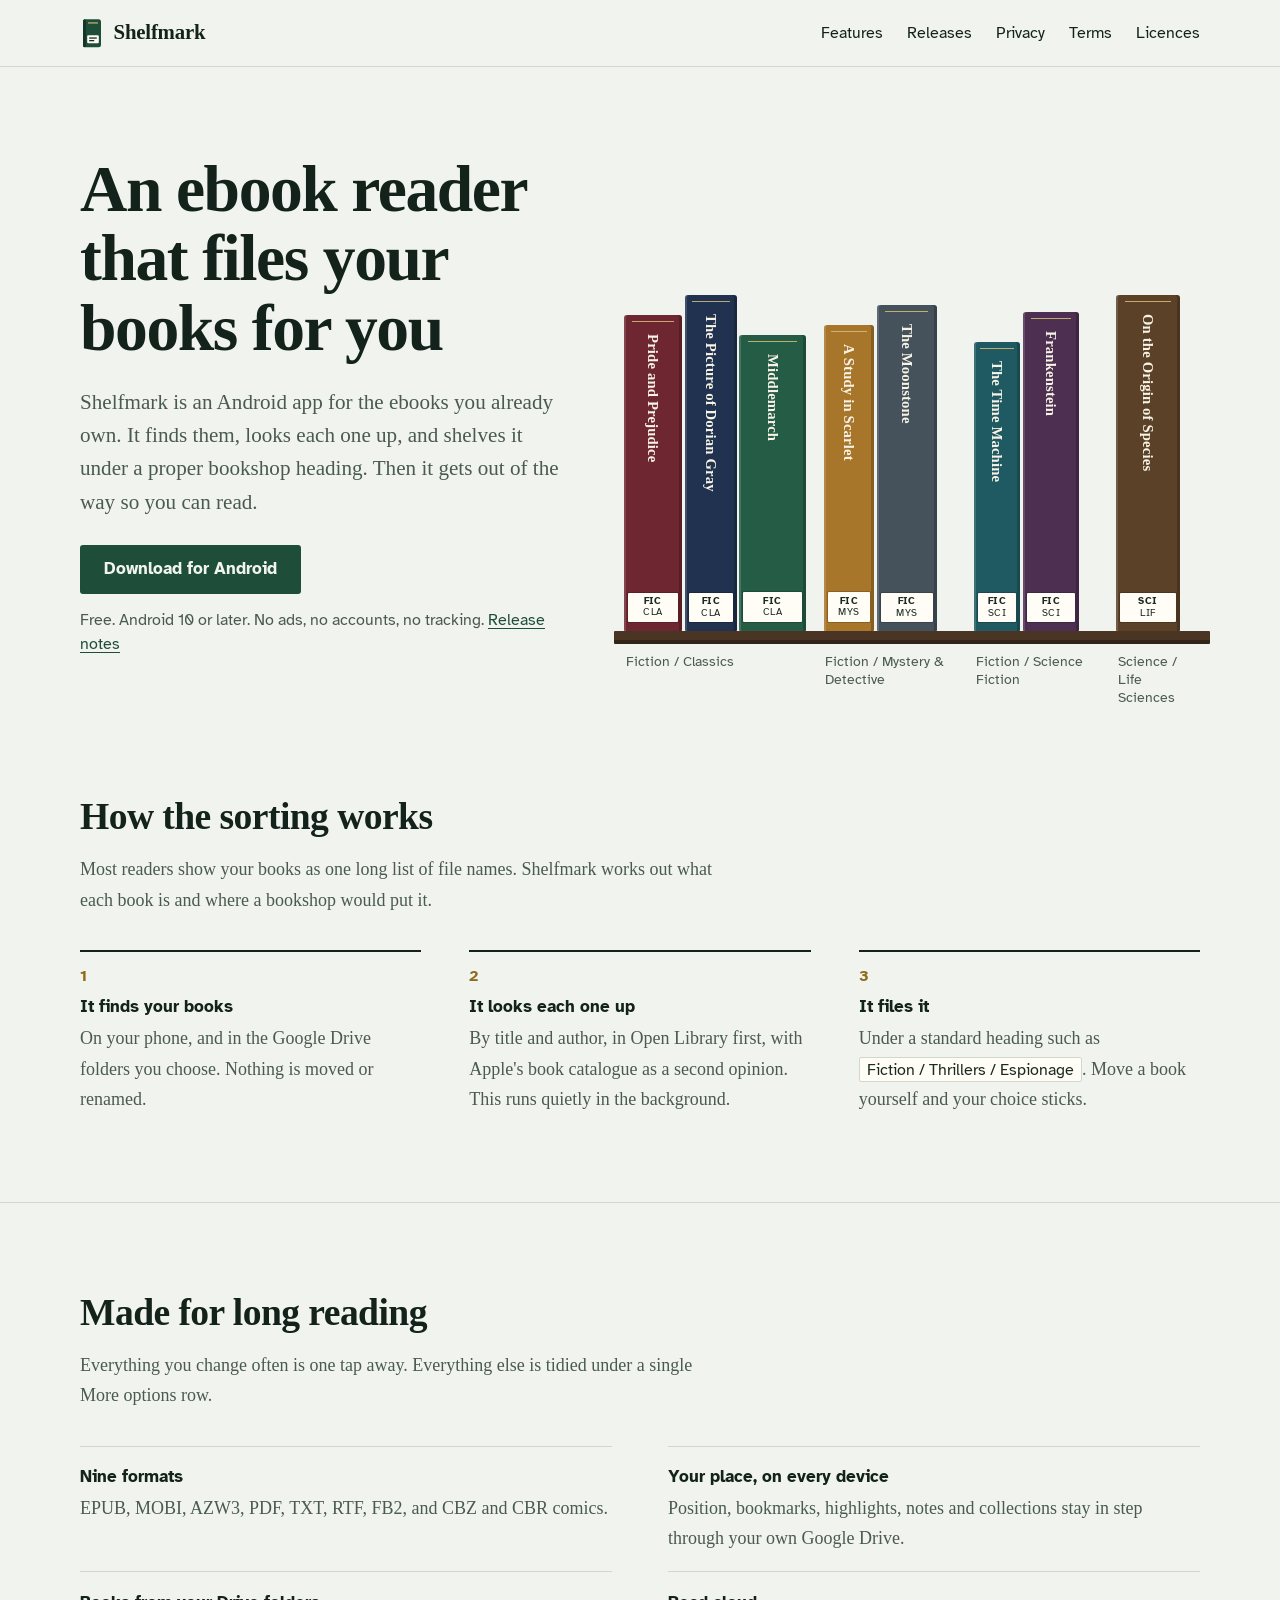
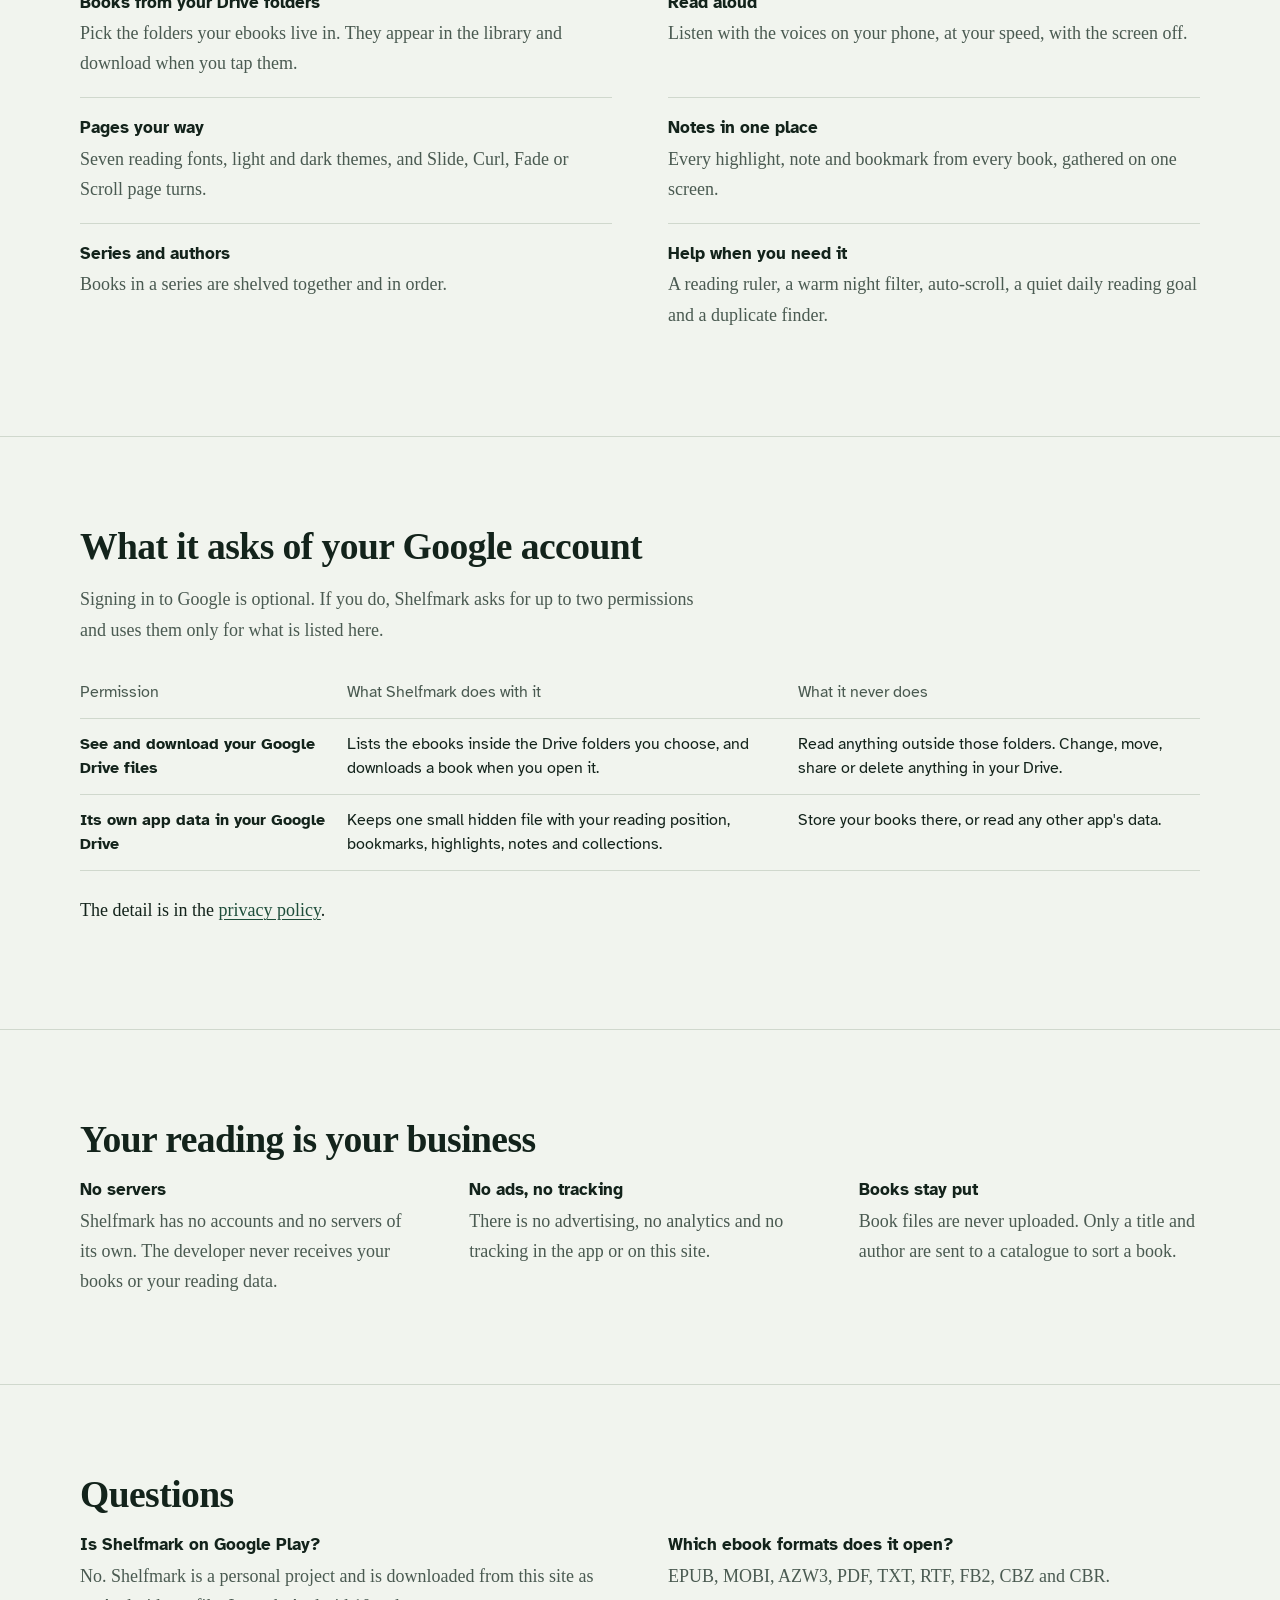
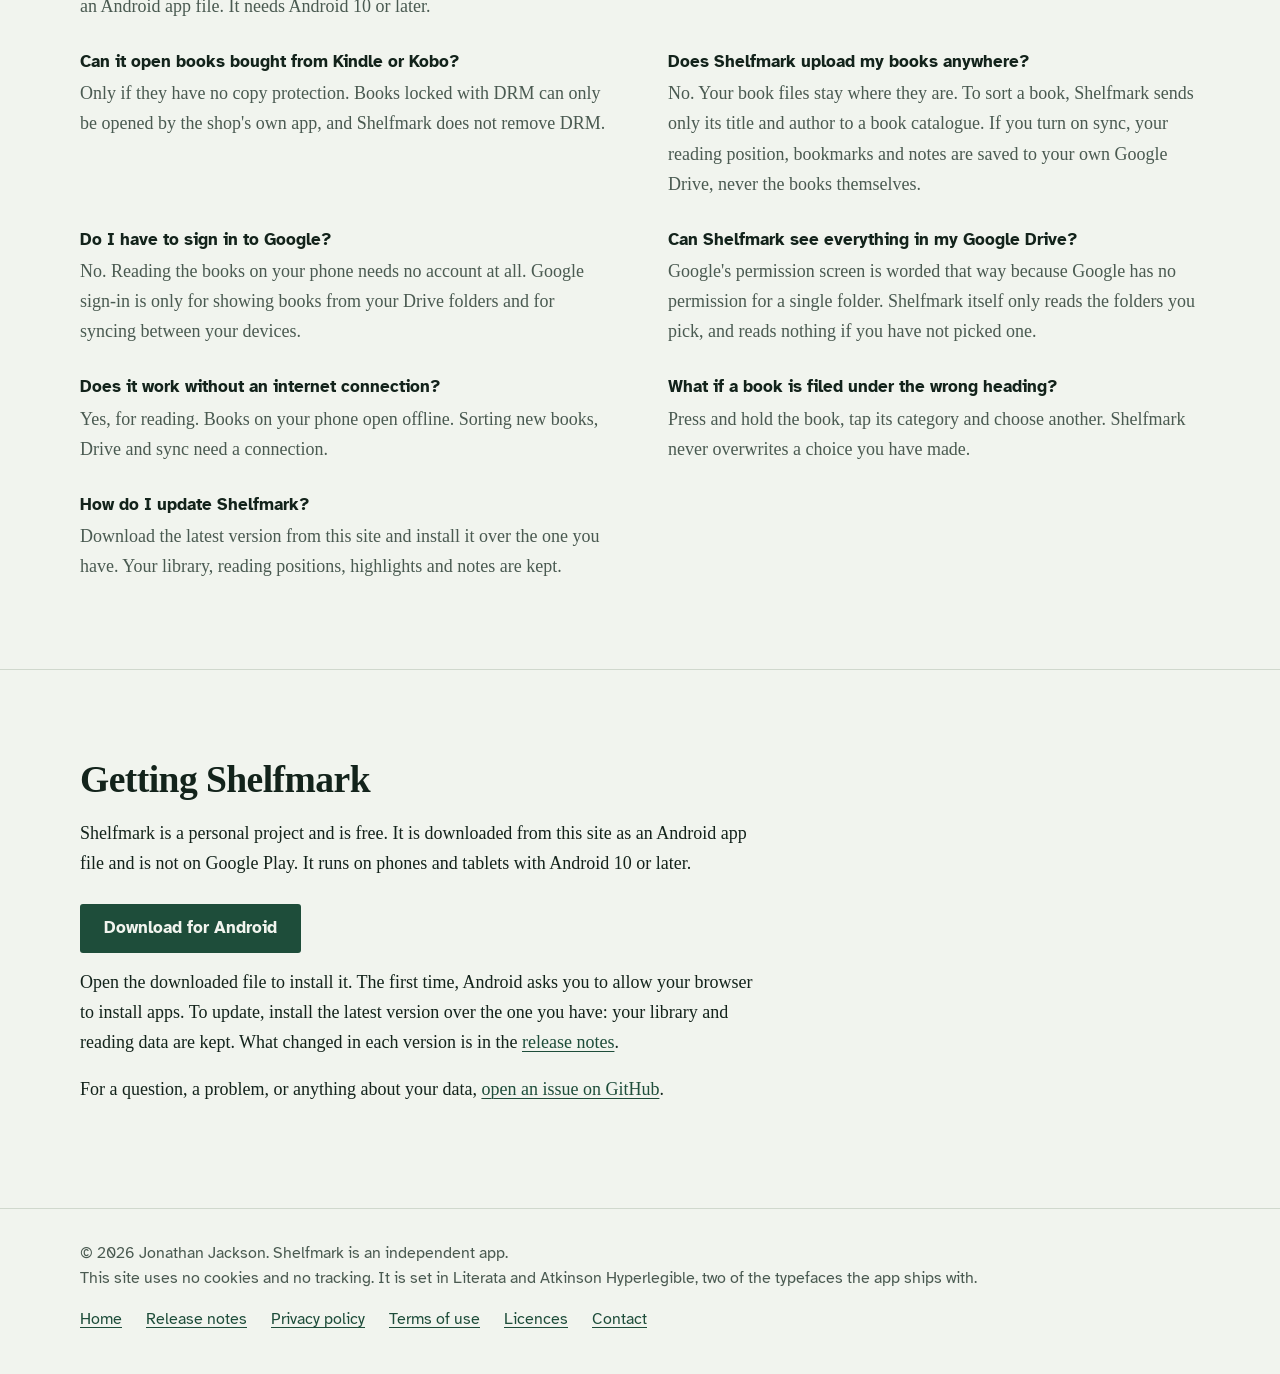
==== index.html @ c2c84495 "Add release notes and a download link for the latest version" ====
<!DOCTYPE html>
<html lang="en-GB">
<head>
<meta charset="utf-8">
<meta name="viewport" content="width=device-width, initial-scale=1">
<title>Shelfmark: the Android ebook reader that sorts your library</title>
<meta name="description" content="Shelfmark is an Android ebook reader that finds your books, files them under proper bookshop headings and keeps your place across devices. No ads, no accounts, no tracking.">
<meta name="author" content="Jonathan Jackson">
<link rel="canonical" href="https://customgpter.github.io/shelfmark/">
<meta name="theme-color" content="#f1f4ee" media="(prefers-color-scheme: light)">
<meta name="theme-color" content="#0d1411" media="(prefers-color-scheme: dark)">
<meta property="og:type" content="website">
<meta property="og:site_name" content="Shelfmark">
<meta property="og:title" content="Shelfmark: the Android ebook reader that sorts your library">
<meta property="og:description" content="Shelfmark is an Android ebook reader that finds your books, files them under proper bookshop headings and keeps your place across devices. No ads, no accounts, no tracking.">
<meta property="og:url" content="https://customgpter.github.io/shelfmark/">
<meta property="og:image" content="https://customgpter.github.io/shelfmark/assets/og.png">
<meta property="og:image:width" content="1200">
<meta property="og:image:height" content="630">
<meta property="og:image:alt" content="A shelf of book spines, each carrying a Shelfmark category label">
<meta property="og:locale" content="en_GB">
<meta name="twitter:card" content="summary_large_image">
<link rel="icon" href="assets/favicon.svg" type="image/svg+xml">
<link rel="apple-touch-icon" href="assets/apple-touch-icon.png">
<link rel="preload" href="assets/fonts/literata-latin-700-normal.woff2" as="font" type="font/woff2" crossorigin>
<link rel="preload" href="assets/fonts/literata-latin-400-normal.woff2" as="font" type="font/woff2" crossorigin>
<link rel="stylesheet" href="assets/site.css">
<script type="application/ld+json">{"@context":"https://schema.org","@type":"SoftwareApplication","name":"Shelfmark","url":"https://customgpter.github.io/shelfmark/","description":"Shelfmark is an Android ebook reader that finds your books, files them under standard bookshop headings and keeps your place across your devices.","applicationCategory":"ReferenceApplication","applicationSubCategory":"Ebook reader","operatingSystem":"Android 10 or later","softwareVersion":"1.20","downloadUrl":"https://github.com/CustomGPTer/shelfmark/releases/latest/download/Shelfmark.apk","releaseNotes":"https://customgpter.github.io/shelfmark/releases.html","offers":{"@type":"Offer","price":"0","priceCurrency":"GBP"},"inLanguage":"en-GB","image":"https://customgpter.github.io/shelfmark/assets/og.png","featureList":["Reads EPUB, MOBI, AZW3, PDF, TXT, RTF, FB2, CBZ and CBR","Sorts books into bookshop categories automatically","Google Drive folder library","Sync of reading position, bookmarks, highlights and notes","Read aloud","Themes, fonts and page-turn styles"],"author":{"@type":"Person","name":"Jonathan Jackson"}}</script>
<script type="application/ld+json">{"@context":"https://schema.org","@type":"WebSite","name":"Shelfmark","url":"https://customgpter.github.io/shelfmark/","inLanguage":"en-GB"}</script>
<script type="application/ld+json">{"@context":"https://schema.org","@type":"FAQPage","mainEntity":[{"@type":"Question","name":"Is Shelfmark on Google Play?","acceptedAnswer":{"@type":"Answer","text":"No. Shelfmark is a personal project and is downloaded from this site as an Android app file. It needs Android 10 or later."}},{"@type":"Question","name":"Which ebook formats does it open?","acceptedAnswer":{"@type":"Answer","text":"EPUB, MOBI, AZW3, PDF, TXT, RTF, FB2, CBZ and CBR."}},{"@type":"Question","name":"Can it open books bought from Kindle or Kobo?","acceptedAnswer":{"@type":"Answer","text":"Only if they have no copy protection. Books locked with DRM can only be opened by the shop's own app, and Shelfmark does not remove DRM."}},{"@type":"Question","name":"Does Shelfmark upload my books anywhere?","acceptedAnswer":{"@type":"Answer","text":"No. Your book files stay where they are. To sort a book, Shelfmark sends only its title and author to a book catalogue. If you turn on sync, your reading position, bookmarks and notes are saved to your own Google Drive, never the books themselves."}},{"@type":"Question","name":"Do I have to sign in to Google?","acceptedAnswer":{"@type":"Answer","text":"No. Reading the books on your phone needs no account at all. Google sign-in is only for showing books from your Drive folders and for syncing between your devices."}},{"@type":"Question","name":"Can Shelfmark see everything in my Google Drive?","acceptedAnswer":{"@type":"Answer","text":"Google's permission screen is worded that way because Google has no permission for a single folder. Shelfmark itself only reads the folders you pick, and reads nothing if you have not picked one."}},{"@type":"Question","name":"Does it work without an internet connection?","acceptedAnswer":{"@type":"Answer","text":"Yes, for reading. Books on your phone open offline. Sorting new books, Drive and sync need a connection."}},{"@type":"Question","name":"What if a book is filed under the wrong heading?","acceptedAnswer":{"@type":"Answer","text":"Press and hold the book, tap its category and choose another. Shelfmark never overwrites a choice you have made."}},{"@type":"Question","name":"How do I update Shelfmark?","acceptedAnswer":{"@type":"Answer","text":"Download the latest version from this site and install it over the one you have. Your library, reading positions, highlights and notes are kept."}}]}</script>
</head>
<body>
<a class="skip" href="#main">Skip to content</a>
<header class="masthead">
<div class="wrap">
<a class="brand" href="./" aria-label="Shelfmark home"><svg viewBox="0 0 24 30" aria-hidden="true"><rect x="3" y="1" width="18" height="28" rx="2.5" fill="#1e4d3a"/><rect x="3" y="1" width="3" height="28" rx="1.5" fill="#143629"/><rect x="8" y="4.2" width="10" height="1.1" fill="#d9bd76"/><rect x="7.2" y="17" width="11.6" height="8" rx="1" fill="#fffdf5"/><rect x="9.2" y="19.2" width="7.6" height="1.3" fill="#1b2a22"/><rect x="9.2" y="21.8" width="5" height="1.3" fill="#1b2a22"/></svg><span>Shelfmark</span></a>
<nav aria-label="Main"><ul><li><a href="./#features">Features</a></li><li><a href="releases.html">Releases</a></li><li><a href="privacy.html">Privacy</a></li><li><a href="terms.html">Terms</a></li><li><a href="licences.html">Licences</a></li></ul></nav>
</div>
</header>
<main id="main">
<div class="hero">
<div class="wrap hero-grid">
<div class="hero-copy">
<h1>An ebook reader that files your books for you</h1>
<p class="lede">Shelfmark is an Android app for the ebooks you already own. It finds them, looks each one up, and shelves it under a proper bookshop heading. Then it gets out of the way so you can read.</p>
<p class="get"><a class="button" href="https://github.com/CustomGPTer/shelfmark/releases/latest/download/Shelfmark.apk">Download for Android</a></p>
<p class="facts">Free. Android 10 or later. No ads, no accounts, no tracking. <a href="releases.html">Release notes</a></p>
</div>
<div class="shelf" role="img" aria-label="Books standing on a shelf, sorted into labelled sections such as Fiction, Classics and Fiction, Mystery and Detective. Each spine carries a small category label."><div class="books" style="grid-column:1"><div class="spine" style="--c:#6e2630;--t:94%;--w:3.0em;--i:0;--tilt:-5deg"><span class="t">Pride and Prejudice</span><span class="m">FIC<span>CLA</span></span></div><div class="spine" style="--c:#20324f;--t:100%;--w:2.7em;--i:1;--tilt:4deg"><span class="t">The Picture of Dorian Gray</span><span class="m">FIC<span>CLA</span></span></div><div class="spine" style="--c:#255c46;--t:88%;--w:3.5em;--i:2;--tilt:-3deg"><span class="t">Middlemarch</span><span class="m">FIC<span>CLA</span></span></div></div><div class="books" style="grid-column:2"><div class="spine" style="--c:#a8762a;--t:91%;--w:2.6em;--i:3;--tilt:5deg"><span class="t">A Study in Scarlet</span><span class="m">FIC<span>MYS</span></span></div><div class="spine" style="--c:#45525c;--t:97%;--w:3.1em;--i:4;--tilt:-4deg"><span class="t">The Moonstone</span><span class="m">FIC<span>MYS</span></span></div></div><div class="books" style="grid-column:3"><div class="spine" style="--c:#1f5a63;--t:86%;--w:2.4em;--i:5;--tilt:3deg"><span class="t">The Time Machine</span><span class="m">FIC<span>SCI</span></span></div><div class="spine" style="--c:#4d2f52;--t:95%;--w:2.9em;--i:6;--tilt:-6deg"><span class="t">Frankenstein</span><span class="m">FIC<span>SCI</span></span></div></div><div class="books last" style="grid-column:4"><div class="spine" style="--c:#5b4127;--t:100%;--w:3.3em;--i:7;--tilt:4deg"><span class="t">On the Origin of Species</span><span class="m">SCI<span>LIF</span></span></div></div><div class="board"></div><div class="bay-name" style="grid-column:1">Fiction / Classics</div><div class="bay-name" style="grid-column:2">Fiction / Mystery &amp; Detective</div><div class="bay-name" style="grid-column:3">Fiction / Science Fiction</div><div class="bay-name last" style="grid-column:4">Science / Life Sciences</div></div>
</div>
</div>

<section id="sorting" aria-labelledby="sorting-h">
<div class="wrap">
<h2 id="sorting-h">How the sorting works</h2>
<p class="intro">Most readers show your books as one long list of file names. Shelfmark works out what each book is and where a bookshop would put it.</p>
<ol class="steps">
<li><h3>It finds your books</h3><p>On your phone, and in the Google Drive folders you choose. Nothing is moved or renamed.</p></li>
<li><h3>It looks each one up</h3><p>By title and author, in Open Library first, with Apple's book catalogue as a second opinion. This runs quietly in the background.</p></li>
<li><h3>It files it</h3><p>Under a standard heading such as <span class="path">Fiction / Thrillers / Espionage</span>. Move a book yourself and your choice sticks.</p></li>
</ol>
</div>
</section>

<section id="features" aria-labelledby="features-h">
<div class="wrap">
<h2 id="features-h">Made for long reading</h2>
<p class="intro">Everything you change often is one tap away. Everything else is tidied under a single More options row.</p>
<dl class="features">
<div><dt>Nine formats</dt><dd>EPUB, MOBI, AZW3, PDF, TXT, RTF, FB2, and CBZ and CBR comics.</dd></div>
<div><dt>Your place, on every device</dt><dd>Position, bookmarks, highlights, notes and collections stay in step through your own Google Drive.</dd></div>
<div><dt>Books from your Drive folders</dt><dd>Pick the folders your ebooks live in. They appear in the library and download when you tap them.</dd></div>
<div><dt>Read aloud</dt><dd>Listen with the voices on your phone, at your speed, with the screen off.</dd></div>
<div><dt>Pages your way</dt><dd>Seven reading fonts, light and dark themes, and Slide, Curl, Fade or Scroll page turns.</dd></div>
<div><dt>Notes in one place</dt><dd>Every highlight, note and bookmark from every book, gathered on one screen.</dd></div>
<div><dt>Series and authors</dt><dd>Books in a series are shelved together and in order.</dd></div>
<div><dt>Help when you need it</dt><dd>A reading ruler, a warm night filter, auto-scroll, a quiet daily reading goal and a duplicate finder.</dd></div>
</dl>
</div>
</section>

<section id="google" aria-labelledby="google-h">
<div class="wrap">
<h2 id="google-h">What it asks of your Google account</h2>
<p class="intro">Signing in to Google is optional. If you do, Shelfmark asks for up to two permissions and uses them only for what is listed here.</p>
<div class="scroll">
<table>
<thead><tr><th scope="col">Permission</th><th scope="col">What Shelfmark does with it</th><th scope="col">What it never does</th></tr></thead>
<tbody>
<tr><th scope="row">See and download your Google Drive files</th><td>Lists the ebooks inside the Drive folders you choose, and downloads a book when you open it.</td><td>Read anything outside those folders. Change, move, share or delete anything in your Drive.</td></tr>
<tr><th scope="row">Its own app data in your Google Drive</th><td>Keeps one small hidden file with your reading position, bookmarks, highlights, notes and collections.</td><td>Store your books there, or read any other app's data.</td></tr>
</tbody>
</table>
</div>
<p class="after-table">The detail is in the <a href="privacy.html#google-user-data">privacy policy</a>.</p>
</div>
</section>

<section id="privacy" aria-labelledby="privacy-h">
<div class="wrap">
<h2 id="privacy-h">Your reading is your business</h2>
<ul class="plain">
<li><h3>No servers</h3><p>Shelfmark has no accounts and no servers of its own. The developer never receives your books or your reading data.</p></li>
<li><h3>No ads, no tracking</h3><p>There is no advertising, no analytics and no tracking in the app or on this site.</p></li>
<li><h3>Books stay put</h3><p>Book files are never uploaded. Only a title and author are sent to a catalogue to sort a book.</p></li>
</ul>
</div>
</section>

<section id="questions" aria-labelledby="questions-h">
<div class="wrap">
<h2 id="questions-h">Questions</h2>
<div class="faq">
<div><h3>Is Shelfmark on Google Play?</h3><p>No. Shelfmark is a personal project and is downloaded from this site as an Android app file. It needs Android 10 or later.</p></div><div><h3>Which ebook formats does it open?</h3><p>EPUB, MOBI, AZW3, PDF, TXT, RTF, FB2, CBZ and CBR.</p></div><div><h3>Can it open books bought from Kindle or Kobo?</h3><p>Only if they have no copy protection. Books locked with DRM can only be opened by the shop's own app, and Shelfmark does not remove DRM.</p></div><div><h3>Does Shelfmark upload my books anywhere?</h3><p>No. Your book files stay where they are. To sort a book, Shelfmark sends only its title and author to a book catalogue. If you turn on sync, your reading position, bookmarks and notes are saved to your own Google Drive, never the books themselves.</p></div><div><h3>Do I have to sign in to Google?</h3><p>No. Reading the books on your phone needs no account at all. Google sign-in is only for showing books from your Drive folders and for syncing between your devices.</p></div><div><h3>Can Shelfmark see everything in my Google Drive?</h3><p>Google's permission screen is worded that way because Google has no permission for a single folder. Shelfmark itself only reads the folders you pick, and reads nothing if you have not picked one.</p></div><div><h3>Does it work without an internet connection?</h3><p>Yes, for reading. Books on your phone open offline. Sorting new books, Drive and sync need a connection.</p></div><div><h3>What if a book is filed under the wrong heading?</h3><p>Press and hold the book, tap its category and choose another. Shelfmark never overwrites a choice you have made.</p></div><div><h3>How do I update Shelfmark?</h3><p>Download the latest version from this site and install it over the one you have. Your library, reading positions, highlights and notes are kept.</p></div>
</div>
</div>
</section>

<section id="get" aria-labelledby="get-h">
<div class="wrap"><div class="measure">
<h2 id="get-h">Getting Shelfmark</h2>
<p>Shelfmark is a personal project and is free. It is downloaded from this site as an Android app file and is not on Google Play. It runs on phones and tablets with Android 10 or later.</p>
<p class="get"><a class="button" href="https://github.com/CustomGPTer/shelfmark/releases/latest/download/Shelfmark.apk">Download for Android</a></p>
<p>Open the downloaded file to install it. The first time, Android asks you to allow your browser to install apps. To update, install the latest version over the one you have: your library and reading data are kept. What changed in each version is in the <a href="releases.html">release notes</a>.</p>
<p>For a question, a problem, or anything about your data, <a href="https://github.com/CustomGPTer/shelfmark/issues">open an issue on GitHub</a>.</p>
</div></div>
</section>
</main>
<footer class="colophon">
<div class="wrap">
<div>
<p>&copy; 2026 Jonathan Jackson. Shelfmark is an independent app.</p>
<p>This site uses no cookies and no tracking. It is set in Literata and Atkinson Hyperlegible, two of the typefaces the app ships with.</p>
</div>
<nav aria-label="Footer"><ul>
<li><a href="./">Home</a></li>
<li><a href="releases.html">Release notes</a></li>
<li><a href="privacy.html">Privacy policy</a></li>
<li><a href="terms.html">Terms of use</a></li>
<li><a href="licences.html">Licences</a></li>
<li><a href="https://github.com/CustomGPTer/shelfmark/issues">Contact</a></li>
</ul></nav>
</div>
</footer>
</body>
</html>
---- assets/site.css ----
@font-face{font-family:"Literata";src:url("fonts/literata-latin-400-normal.woff2") format("woff2");font-weight:400;font-style:normal;font-display:swap}
@font-face{font-family:"Literata";src:url("fonts/literata-latin-400-italic.woff2") format("woff2");font-weight:400;font-style:italic;font-display:swap}
@font-face{font-family:"Literata";src:url("fonts/literata-latin-700-normal.woff2") format("woff2");font-weight:700;font-style:normal;font-display:swap}
@font-face{font-family:"Atkinson Hyperlegible";src:url("fonts/atkinson-hyperlegible-latin-400-normal.woff2") format("woff2");font-weight:400;font-style:normal;font-display:swap}
@font-face{font-family:"Atkinson Hyperlegible";src:url("fonts/atkinson-hyperlegible-latin-700-normal.woff2") format("woff2");font-weight:700;font-style:normal;font-display:swap}

:root{
  --paper:#f1f4ee; --sheet:#fbfcf9; --ink:#13231b; --soft:#4a5a51; --rule:#d0d8cd;
  --green:#1e4d3a; --brass:#8f6b1c; --label:#fffdf5; --label-ink:#1b2a22; --board:#4a3524; --board-edge:#33241a;
  --serif:"Literata",Georgia,"Times New Roman",serif;
  --sans:"Atkinson Hyperlegible",system-ui,-apple-system,"Segoe UI",Roboto,sans-serif;
  color-scheme:light dark;
}
@media (prefers-color-scheme:dark){
  :root{--paper:#0d1411; --sheet:#141d18; --ink:#e8eee6; --soft:#a0ada4; --rule:#27332c;
    --green:#8acbab; --brass:#d7b05a; --label:#f3eedd; --board:#2a1e14; --board-edge:#1b130c}
}

*,*::before,*::after{box-sizing:border-box}
html{-webkit-text-size-adjust:100%;scroll-behavior:smooth}
@media (prefers-reduced-motion:reduce){html{scroll-behavior:auto}}
body{margin:0;background:var(--paper);color:var(--ink);font:400 1.125rem/1.68 var(--serif);text-rendering:optimizeLegibility}
img,svg{max-width:100%;display:block}
a{color:var(--green);text-decoration-thickness:.06em;text-underline-offset:.18em}
a:hover{text-decoration-thickness:.12em}
:focus-visible{outline:3px solid var(--brass);outline-offset:3px;border-radius:2px}
code{font:.9em/1 ui-monospace,SFMono-Regular,Menlo,Consolas,monospace;overflow-wrap:anywhere}
.skip{position:absolute;left:-999px;top:0;background:var(--ink);color:var(--paper);padding:.6rem 1rem;z-index:10}
.skip:focus{left:.5rem;top:.5rem}

.wrap{width:min(70rem,100% - 2.5rem);margin-inline:auto}
.measure{max-width:43rem}

/* ---------- masthead */
.masthead{border-bottom:1px solid var(--rule)}
.masthead .wrap{display:flex;flex-wrap:wrap;align-items:center;justify-content:space-between;gap:.5rem 2rem;padding-block:1rem}
.brand{display:inline-flex;align-items:center;gap:.6rem;font:700 1.3rem/1 var(--serif);color:var(--ink);text-decoration:none;letter-spacing:-.01em}
.brand svg{width:1.5rem;height:1.9rem;flex:none}
.masthead nav ul{display:flex;flex-wrap:wrap;gap:.25rem 1.5rem;list-style:none;margin:0;padding:0;font:400 1rem/1.4 var(--sans)}
.masthead nav a{color:var(--ink);text-decoration:none;padding-block:.35rem;display:inline-block}
.masthead nav a:hover,.masthead nav a[aria-current="page"]{text-decoration:underline;text-decoration-color:var(--brass);text-decoration-thickness:.14em;text-underline-offset:.4em}

/* ---------- hero */
.hero{padding-block:clamp(2.5rem,7vw,5.5rem) 0}
.hero-grid{display:grid;gap:clamp(2rem,5vw,4rem);align-items:end}
@media (min-width:60rem){.hero-grid{grid-template-columns:minmax(0,5fr) minmax(0,6fr)}}
.hero-copy{padding-bottom:clamp(1rem,4vw,3.5rem)}
h1{font:700 clamp(2.5rem,6.2vw,4.1rem)/1.06 var(--serif);letter-spacing:-.022em;margin:0 0 1.4rem;text-wrap:balance}
.lede{font-size:clamp(1.15rem,2.1vw,1.32rem);line-height:1.58;color:var(--soft);margin:0 0 1.4rem;max-width:33rem}
.facts{font:400 1rem/1.5 var(--sans);color:var(--soft);margin:0}

/* the shelf: the one place the page shows off */
.shelf{--h:clamp(13rem,34vw,21rem);font-size:clamp(.8rem,1.5vw,1.2rem);display:grid;grid-template-columns:repeat(4,auto);justify-content:space-between;align-items:end;column-gap:.9em}
.books{grid-row:1;display:flex;align-items:flex-end;gap:3px;height:var(--h)}
.spine{position:relative;flex:none;width:var(--w,2.7em);height:var(--t,90%);background:var(--c);color:#f7f3e6;border-radius:3px 3px 1px 1px;
  box-shadow:inset 2px 0 0 rgba(255,255,255,.14),inset -3px 0 0 rgba(0,0,0,.2);
  display:flex;flex-direction:column;align-items:center;justify-content:space-between;padding:.7rem 0 .55rem;overflow:hidden}
.spine::before{content:"";position:absolute;left:14%;right:14%;top:.38rem;border-top:1px solid var(--foil,#d9bd76);opacity:.85}
.spine .t{writing-mode:vertical-rl;font:700 clamp(.72rem,1.25vw,.92rem)/1.1 var(--serif);letter-spacing:.01em;white-space:nowrap;max-height:calc(100% - 3.4rem);overflow:hidden;margin-top:.5rem}
.spine .m{background:var(--label);color:var(--label-ink);font:700 .62rem/1.15 var(--sans);letter-spacing:.04em;text-align:center;width:calc(100% - 8px);padding:.22rem 0 .2rem;border-radius:1px;box-shadow:0 0 0 1px rgba(0,0,0,.18)}
.spine .m span{display:block;font-weight:400}
.board{grid-row:2;grid-column:1/-1;height:.8rem;background:var(--board);border-bottom:.3rem solid var(--board-edge);border-radius:1px;margin-inline:-.6rem}
.bay-name{grid-row:3;align-self:start;font:400 .86rem/1.3 var(--sans);color:var(--soft);padding:.6rem .1rem 0;min-height:3rem;max-width:9.5rem}
@media (max-width:40rem){.shelf{grid-template-columns:repeat(3,auto)}.shelf .last{display:none}}
@media (prefers-reduced-motion:no-preference){
  .spine{animation:shelve .75s cubic-bezier(.2,.8,.25,1) both;animation-delay:calc(var(--i) * 85ms + 150ms);transform-origin:50% 100%}
  .bay-name{animation:appear .6s ease-out both;animation-delay:1.15s}
  @keyframes shelve{from{opacity:0;transform:translateY(-1.6rem) rotate(var(--tilt,4deg))}60%{opacity:1}to{opacity:1;transform:none}}
  @keyframes appear{from{opacity:0}to{opacity:1}}
}

/* ---------- sections */
section{padding-block:clamp(3rem,7vw,5.5rem)}
section + section{border-top:1px solid var(--rule)}
h2{font:700 clamp(1.7rem,3.4vw,2.35rem)/1.15 var(--serif);letter-spacing:-.015em;margin:0 0 1rem;text-wrap:balance}
h3{font:700 1.08rem/1.35 var(--sans);margin:0 0 .3rem}
p{margin:0 0 1rem}
.intro{color:var(--soft);max-width:40rem;margin-bottom:2.2rem}

.steps{list-style:none;counter-reset:s;margin:0;padding:0;display:grid;gap:2rem 3rem}
@media (min-width:52rem){.steps{grid-template-columns:repeat(3,minmax(0,1fr))}}
.steps li{counter-increment:s;border-top:2px solid var(--ink);padding-top:1rem}
.steps li::before{content:counter(s);font:700 1rem/1 var(--sans);color:var(--brass);display:block;margin-bottom:.7rem}
.steps p{margin:0;color:var(--soft)}
.path{font:400 1rem/1.5 var(--sans);background:var(--label);color:var(--label-ink);border:1px solid var(--rule);border-radius:2px;padding:.1rem .45rem;white-space:nowrap}

.features{display:grid;gap:0 3.5rem;margin:0}
@media (min-width:46rem){.features{grid-template-columns:repeat(2,minmax(0,1fr))}}
.features div{padding:1.15rem 0;border-top:1px solid var(--rule)}
.features dt{font:700 1.08rem/1.35 var(--sans)}
.features dd{margin:.25rem 0 0;color:var(--soft)}

.scroll{overflow-x:auto}
table{width:100%;border-collapse:collapse;font:400 1rem/1.5 var(--sans)}
th,td{text-align:left;vertical-align:top;padding:.85rem 1.2rem .85rem 0;border-top:1px solid var(--rule)}
thead th{border-top:0;color:var(--soft);font-weight:400;padding-top:0}
tbody th{font-weight:700;min-width:11rem}
tr:last-child>*{border-bottom:1px solid var(--rule)}

.plain{list-style:none;margin:0;padding:0;display:grid;gap:1.6rem 3rem}
@media (min-width:52rem){.plain{grid-template-columns:repeat(3,minmax(0,1fr))}}
.plain p{color:var(--soft);margin:0}

.faq{display:grid;gap:1.8rem 3.5rem}
@media (min-width:52rem){.faq{grid-template-columns:repeat(2,minmax(0,1fr))}}
.faq p{color:var(--soft);margin:0}

/* ---------- document pages */
.doc{padding-block:clamp(2.5rem,6vw,4.5rem) clamp(3rem,7vw,5rem)}
.doc h1{font-size:clamp(2.2rem,5vw,3.2rem)}
.doc .lede{max-width:none}
.doc h2{font-size:1.5rem;margin-top:2.8rem;scroll-margin-top:1.5rem}
.doc h3{margin-top:1.6rem}
.doc ul{padding-left:1.25rem;margin:0 0 1rem}
.doc li{margin:.4rem 0}
.contents{font:400 1rem/1.5 var(--sans);border-block:1px solid var(--rule);padding-block:1rem;margin-block:2rem}
.contents ul{list-style:none;margin:.4rem 0 0;padding:0;columns:2 14rem;column-gap:2rem}
.contents li{margin:.2rem 0;break-inside:avoid}
.note{border-left:3px solid var(--brass);padding:.2rem 0 .2rem 1.1rem;color:var(--soft)}

/* ---------- download and release notes */
.button{display:inline-block;background:var(--green);color:var(--paper);font:700 1.05rem/1.2 var(--sans);text-decoration:none;padding:.9rem 1.5rem;border-radius:3px}
.button:hover{text-decoration:underline;text-decoration-thickness:.1em;text-underline-offset:.22em}
.get{margin:1.6rem 0 .9rem}
.get .facts{margin-top:.9rem}
.sum{font-size:.95rem;overflow-wrap:anywhere}
.release{border-top:1px solid var(--rule);margin-top:2.4rem;padding-top:1.9rem;scroll-margin-top:1rem}
.doc .release h2{margin-top:0}
.contents + .release{border-top:0;margin-top:0;padding-top:.4rem}
.ver{display:block;font:700 .86rem/1 var(--sans);letter-spacing:.09em;text-transform:uppercase;color:var(--brass);margin-bottom:.6rem}
.when{font:400 .98rem/1.5 var(--sans);color:var(--soft);margin:-.35rem 0 .2rem}
.tag{display:inline-block;background:var(--label);color:var(--label-ink);border:1px solid var(--rule);border-radius:2px;font-weight:700;font-size:.78rem;letter-spacing:.06em;text-transform:uppercase;padding:.05rem .45rem;margin-right:.6rem}
.doc .release h3{font:700 .8rem/1.3 var(--sans);letter-spacing:.09em;text-transform:uppercase;color:var(--soft);margin:1.25rem 0 .2rem}
.release ul{margin-bottom:0}

/* ---------- colophon */
.colophon{border-top:1px solid var(--rule);font:400 .98rem/1.6 var(--sans);color:var(--soft)}
.colophon .wrap{display:flex;flex-wrap:wrap;justify-content:space-between;gap:1rem 3rem;padding-block:2rem 2.6rem}
.colophon ul{display:flex;flex-wrap:wrap;gap:.3rem 1.5rem;list-style:none;margin:0;padding:0}
.colophon p{margin:0}
.after-table{margin-top:1.5rem}
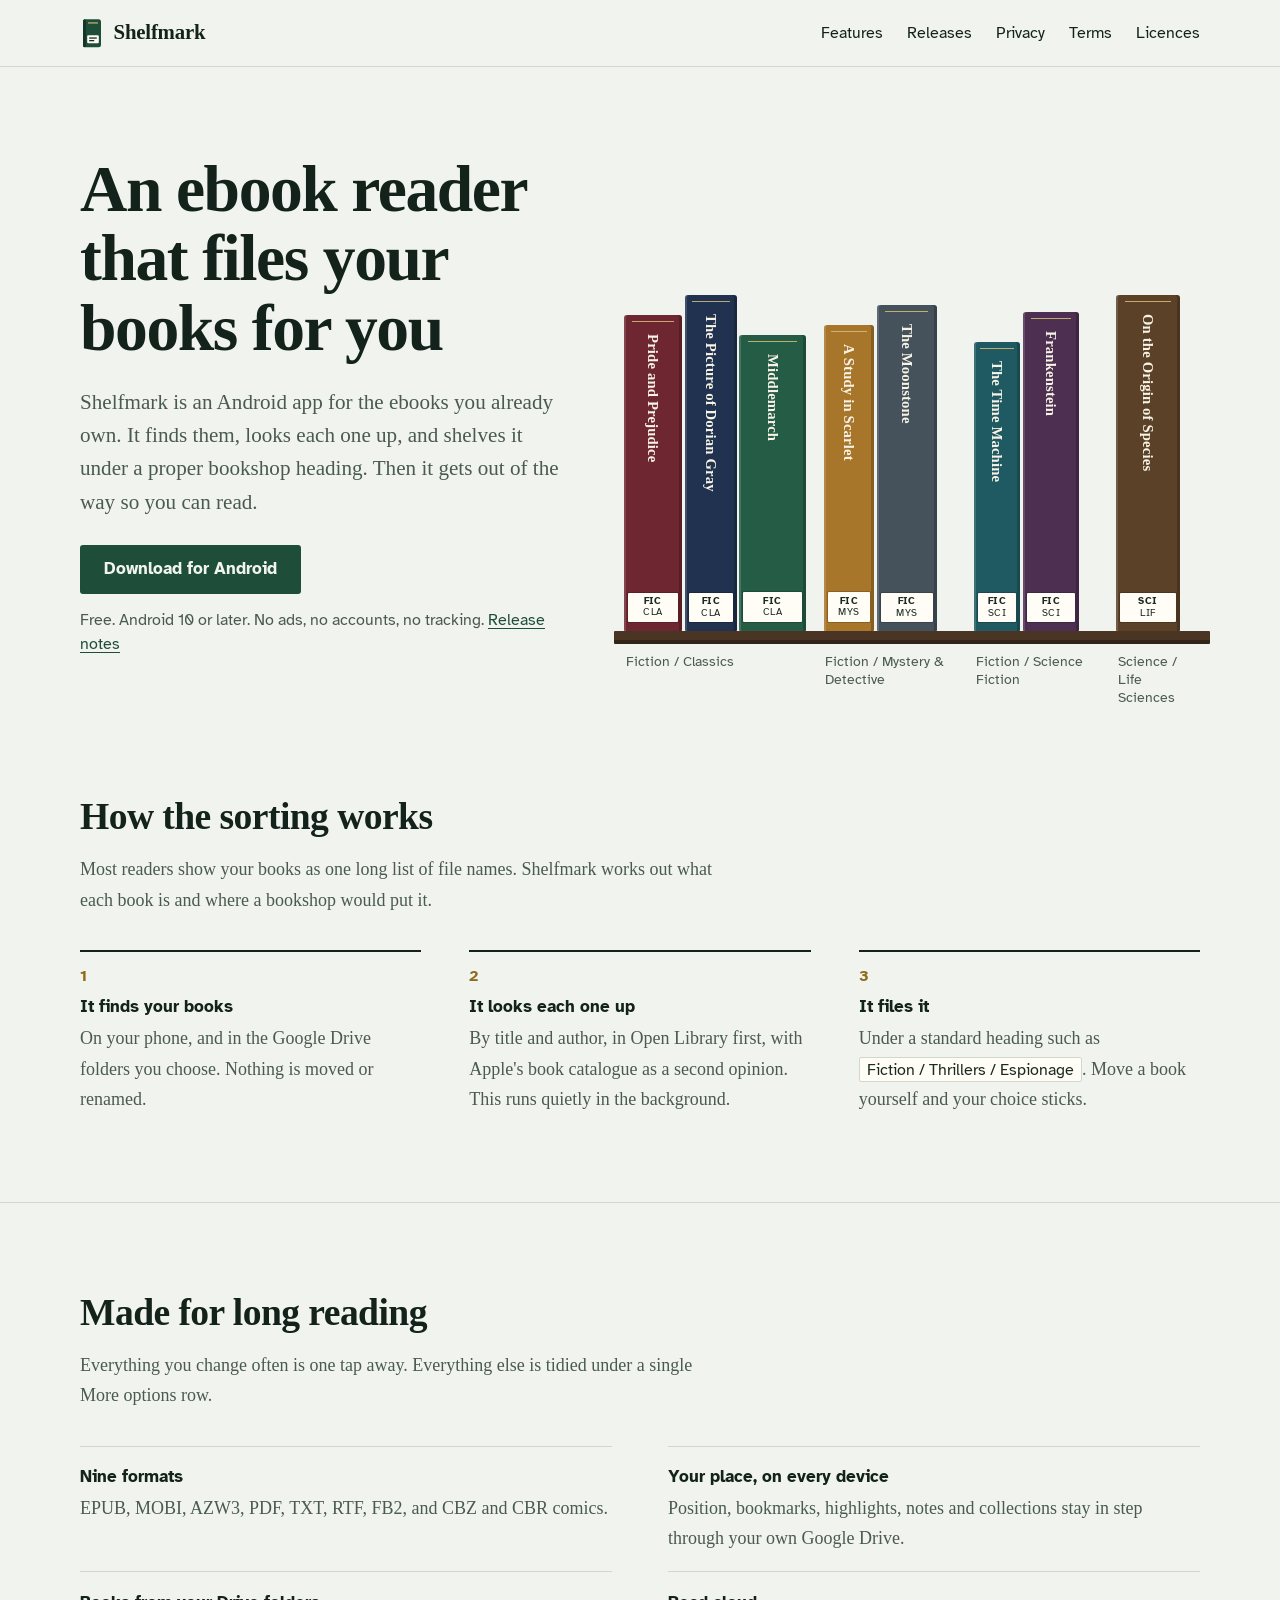
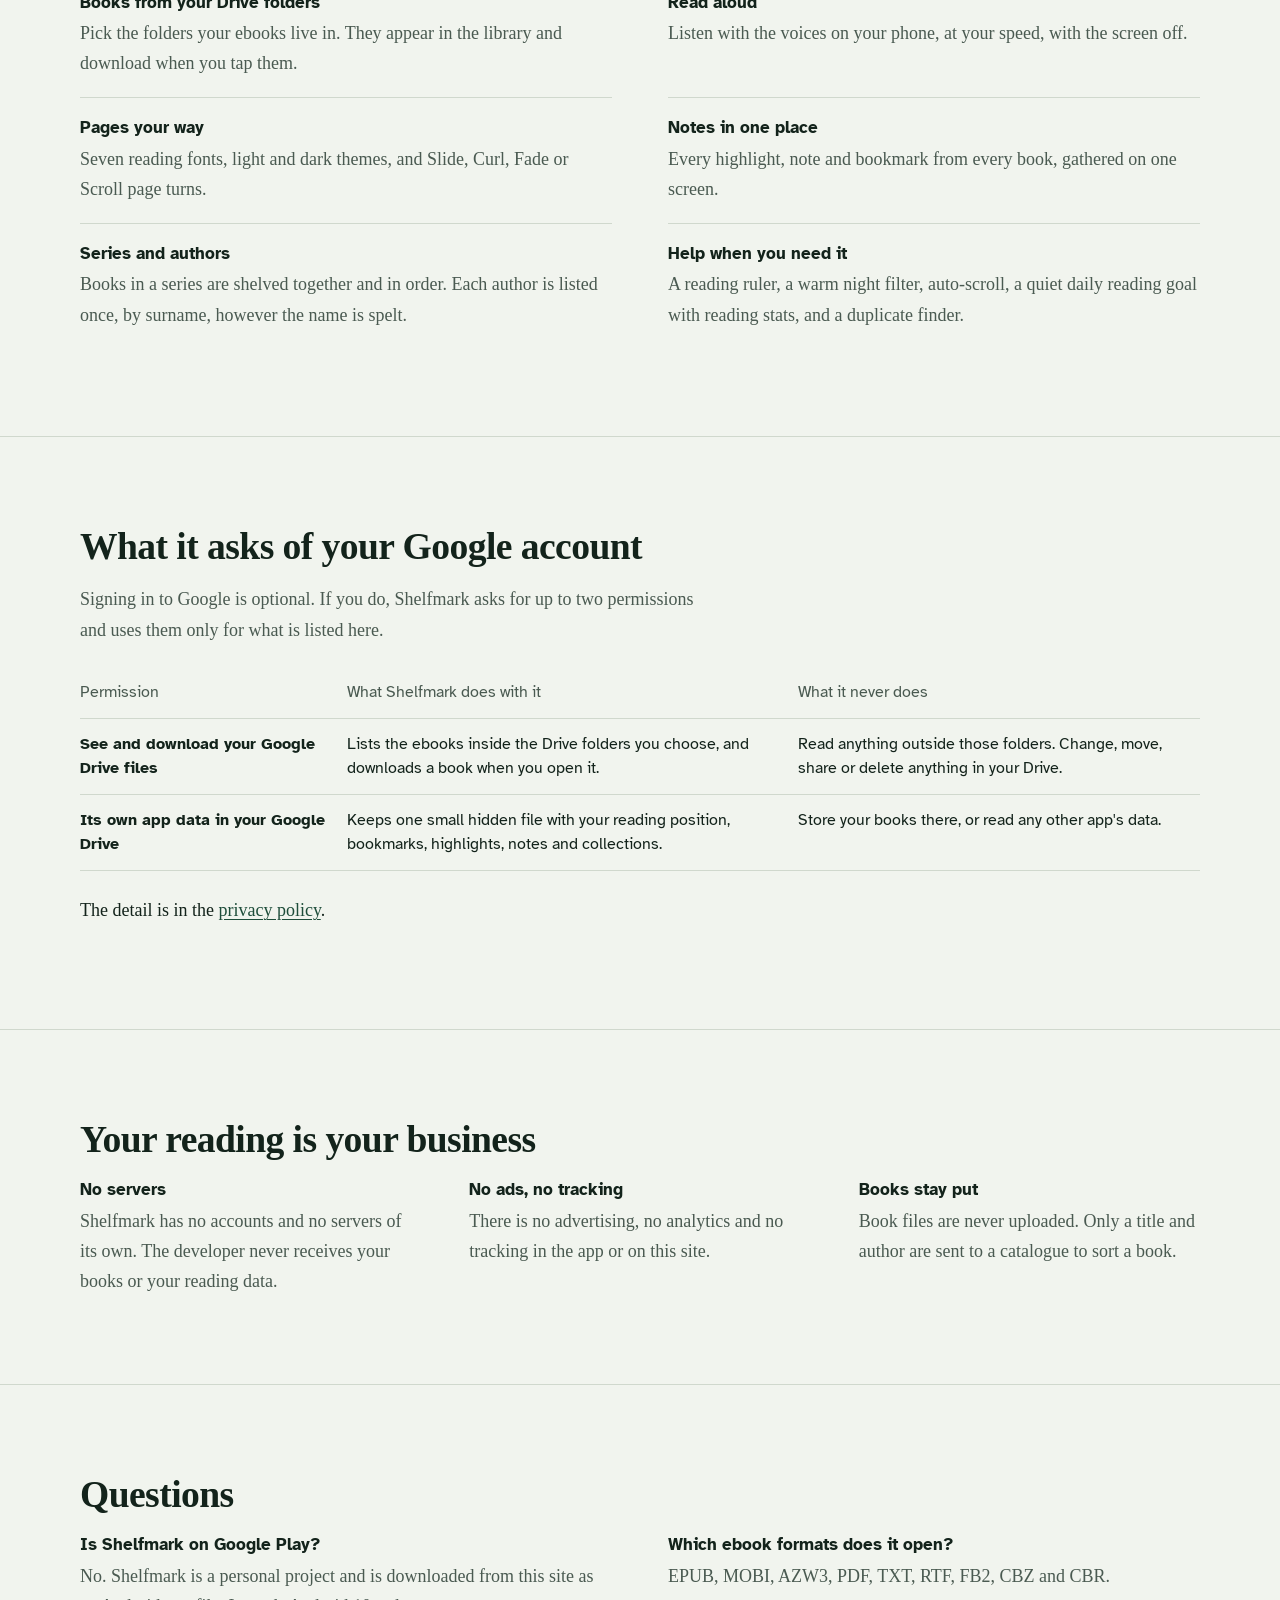
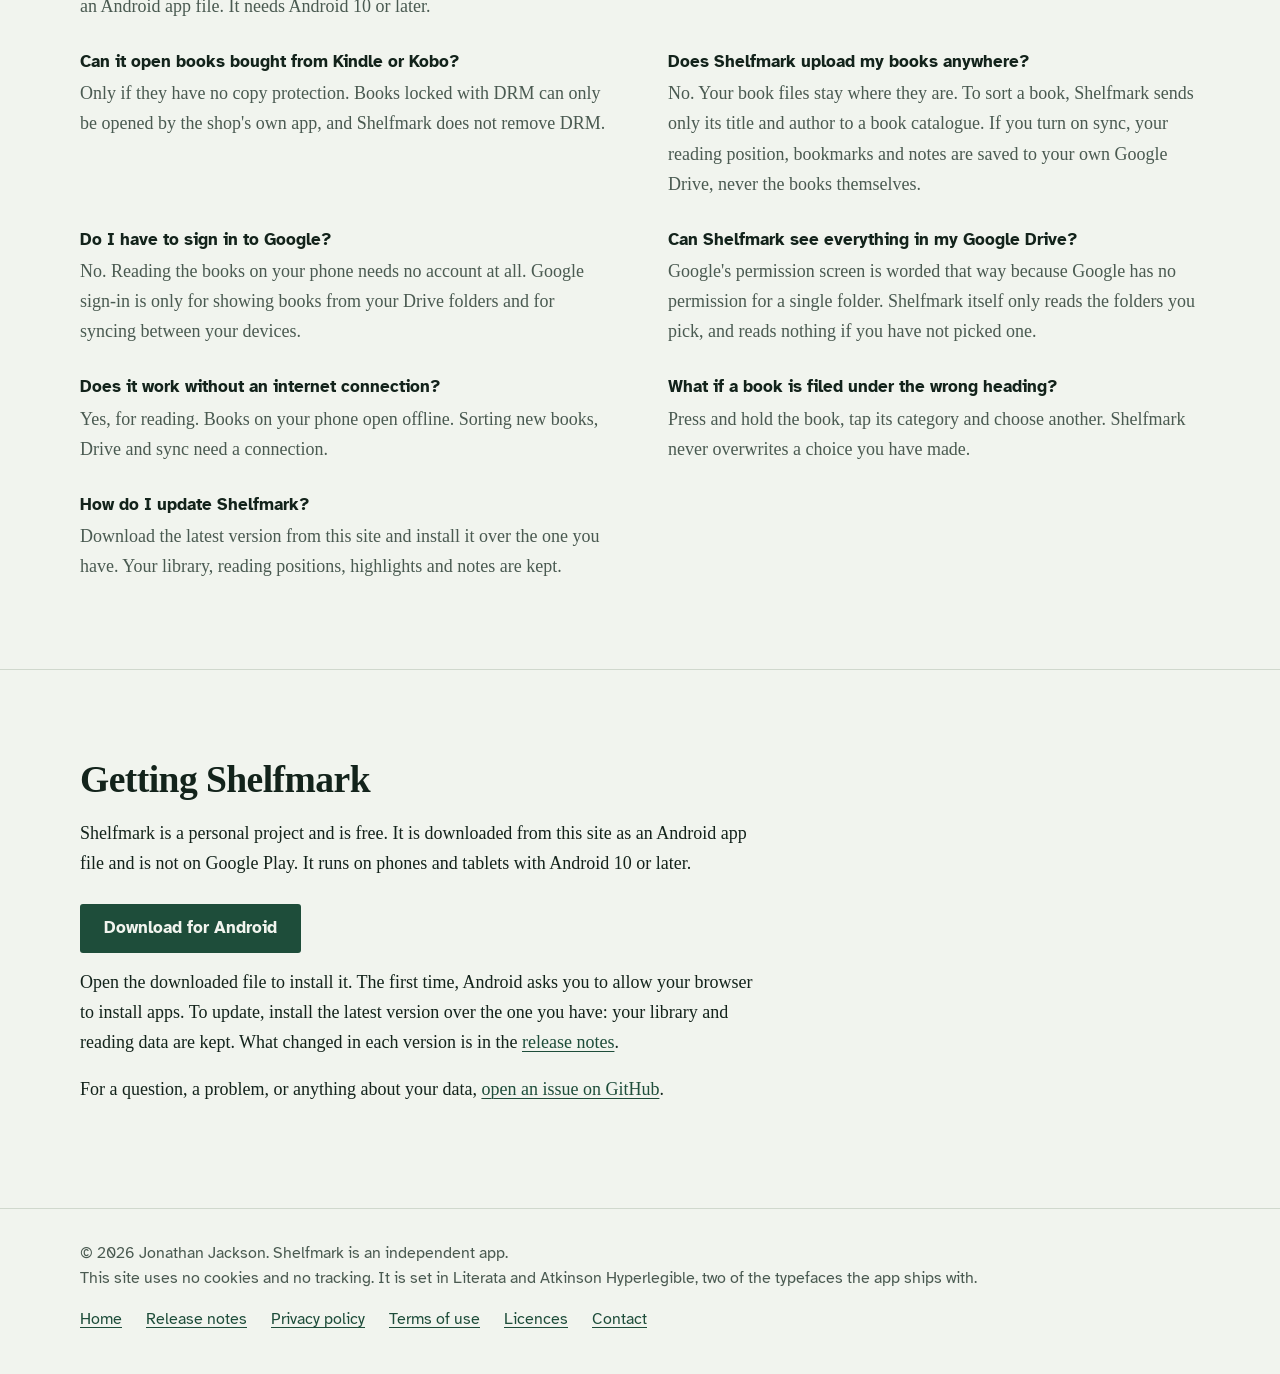
==== commit 4191f9cc: "Release notes for versions 1.21 and 1.22" ====
--- a/index.html
+++ b/index.html
@@ -24,8 +24,8 @@
 <link rel="apple-touch-icon" href="assets/apple-touch-icon.png">
 <link rel="preload" href="assets/fonts/literata-latin-700-normal.woff2" as="font" type="font/woff2" crossorigin>
 <link rel="preload" href="assets/fonts/literata-latin-400-normal.woff2" as="font" type="font/woff2" crossorigin>
-<link rel="stylesheet" href="assets/site.css">
-<script type="application/ld+json">{"@context":"https://schema.org","@type":"SoftwareApplication","name":"Shelfmark","url":"https://customgpter.github.io/shelfmark/","description":"Shelfmark is an Android ebook reader that finds your books, files them under standard bookshop headings and keeps your place across your devices.","applicationCategory":"ReferenceApplication","applicationSubCategory":"Ebook reader","operatingSystem":"Android 10 or later","softwareVersion":"1.20","downloadUrl":"https://github.com/CustomGPTer/shelfmark/releases/latest/download/Shelfmark.apk","releaseNotes":"https://customgpter.github.io/shelfmark/releases.html","offers":{"@type":"Offer","price":"0","priceCurrency":"GBP"},"inLanguage":"en-GB","image":"https://customgpter.github.io/shelfmark/assets/og.png","featureList":["Reads EPUB, MOBI, AZW3, PDF, TXT, RTF, FB2, CBZ and CBR","Sorts books into bookshop categories automatically","Google Drive folder library","Sync of reading position, bookmarks, highlights and notes","Read aloud","Themes, fonts and page-turn styles"],"author":{"@type":"Person","name":"Jonathan Jackson"}}</script>
+<link rel="stylesheet" href="assets/site.css?v=2">
+<script type="application/ld+json">{"@context":"https://schema.org","@type":"SoftwareApplication","name":"Shelfmark","url":"https://customgpter.github.io/shelfmark/","description":"Shelfmark is an Android ebook reader that finds your books, files them under standard bookshop headings and keeps your place across your devices.","applicationCategory":"ReferenceApplication","applicationSubCategory":"Ebook reader","operatingSystem":"Android 10 or later","softwareVersion":"1.22","downloadUrl":"https://github.com/CustomGPTer/shelfmark/releases/latest/download/Shelfmark.apk","releaseNotes":"https://customgpter.github.io/shelfmark/releases.html","offers":{"@type":"Offer","price":"0","priceCurrency":"GBP"},"inLanguage":"en-GB","image":"https://customgpter.github.io/shelfmark/assets/og.png","featureList":["Reads EPUB, MOBI, AZW3, PDF, TXT, RTF, FB2, CBZ and CBR","Sorts books into bookshop categories automatically","Google Drive folder library","Sync of reading position, bookmarks, highlights and notes","Read aloud","Themes, fonts and page-turn styles"],"author":{"@type":"Person","name":"Jonathan Jackson"}}</script>
 <script type="application/ld+json">{"@context":"https://schema.org","@type":"WebSite","name":"Shelfmark","url":"https://customgpter.github.io/shelfmark/","inLanguage":"en-GB"}</script>
 <script type="application/ld+json">{"@context":"https://schema.org","@type":"FAQPage","mainEntity":[{"@type":"Question","name":"Is Shelfmark on Google Play?","acceptedAnswer":{"@type":"Answer","text":"No. Shelfmark is a personal project and is downloaded from this site as an Android app file. It needs Android 10 or later."}},{"@type":"Question","name":"Which ebook formats does it open?","acceptedAnswer":{"@type":"Answer","text":"EPUB, MOBI, AZW3, PDF, TXT, RTF, FB2, CBZ and CBR."}},{"@type":"Question","name":"Can it open books bought from Kindle or Kobo?","acceptedAnswer":{"@type":"Answer","text":"Only if they have no copy protection. Books locked with DRM can only be opened by the shop's own app, and Shelfmark does not remove DRM."}},{"@type":"Question","name":"Does Shelfmark upload my books anywhere?","acceptedAnswer":{"@type":"Answer","text":"No. Your book files stay where they are. To sort a book, Shelfmark sends only its title and author to a book catalogue. If you turn on sync, your reading position, bookmarks and notes are saved to your own Google Drive, never the books themselves."}},{"@type":"Question","name":"Do I have to sign in to Google?","acceptedAnswer":{"@type":"Answer","text":"No. Reading the books on your phone needs no account at all. Google sign-in is only for showing books from your Drive folders and for syncing between your devices."}},{"@type":"Question","name":"Can Shelfmark see everything in my Google Drive?","acceptedAnswer":{"@type":"Answer","text":"Google's permission screen is worded that way because Google has no permission for a single folder. Shelfmark itself only reads the folders you pick, and reads nothing if you have not picked one."}},{"@type":"Question","name":"Does it work without an internet connection?","acceptedAnswer":{"@type":"Answer","text":"Yes, for reading. Books on your phone open offline. Sorting new books, Drive and sync need a connection."}},{"@type":"Question","name":"What if a book is filed under the wrong heading?","acceptedAnswer":{"@type":"Answer","text":"Press and hold the book, tap its category and choose another. Shelfmark never overwrites a choice you have made."}},{"@type":"Question","name":"How do I update Shelfmark?","acceptedAnswer":{"@type":"Answer","text":"Download the latest version from this site and install it over the one you have. Your library, reading positions, highlights and notes are kept."}}]}</script>
 </head>
@@ -73,8 +73,8 @@
 <div><dt>Read aloud</dt><dd>Listen with the voices on your phone, at your speed, with the screen off.</dd></div>
 <div><dt>Pages your way</dt><dd>Seven reading fonts, light and dark themes, and Slide, Curl, Fade or Scroll page turns.</dd></div>
 <div><dt>Notes in one place</dt><dd>Every highlight, note and bookmark from every book, gathered on one screen.</dd></div>
-<div><dt>Series and authors</dt><dd>Books in a series are shelved together and in order.</dd></div>
-<div><dt>Help when you need it</dt><dd>A reading ruler, a warm night filter, auto-scroll, a quiet daily reading goal and a duplicate finder.</dd></div>
+<div><dt>Series and authors</dt><dd>Books in a series are shelved together and in order. Each author is listed once, by surname, however the name is spelt.</dd></div>
+<div><dt>Help when you need it</dt><dd>A reading ruler, a warm night filter, auto-scroll, a quiet daily reading goal with reading stats, and a duplicate finder.</dd></div>
 </dl>
 </div>
 </section>
--- a/assets/site.css
+++ b/assets/site.css
@@ -127,7 +127,7 @@
 .release{border-top:1px solid var(--rule);margin-top:2.4rem;padding-top:1.9rem;scroll-margin-top:1rem}
 .doc .release h2{margin-top:0}
 .contents + .release{border-top:0;margin-top:0;padding-top:.4rem}
-.ver{display:block;font:700 .86rem/1 var(--sans);letter-spacing:.09em;text-transform:uppercase;color:var(--brass);margin-bottom:.6rem}
+.ver{font:700 .86rem/1 var(--sans);letter-spacing:.09em;text-transform:uppercase;color:var(--brass);margin:0 0 .6rem}
 .when{font:400 .98rem/1.5 var(--sans);color:var(--soft);margin:-.35rem 0 .2rem}
 .tag{display:inline-block;background:var(--label);color:var(--label-ink);border:1px solid var(--rule);border-radius:2px;font-weight:700;font-size:.78rem;letter-spacing:.06em;text-transform:uppercase;padding:.05rem .45rem;margin-right:.6rem}
 .doc .release h3{font:700 .8rem/1.3 var(--sans);letter-spacing:.09em;text-transform:uppercase;color:var(--soft);margin:1.25rem 0 .2rem}
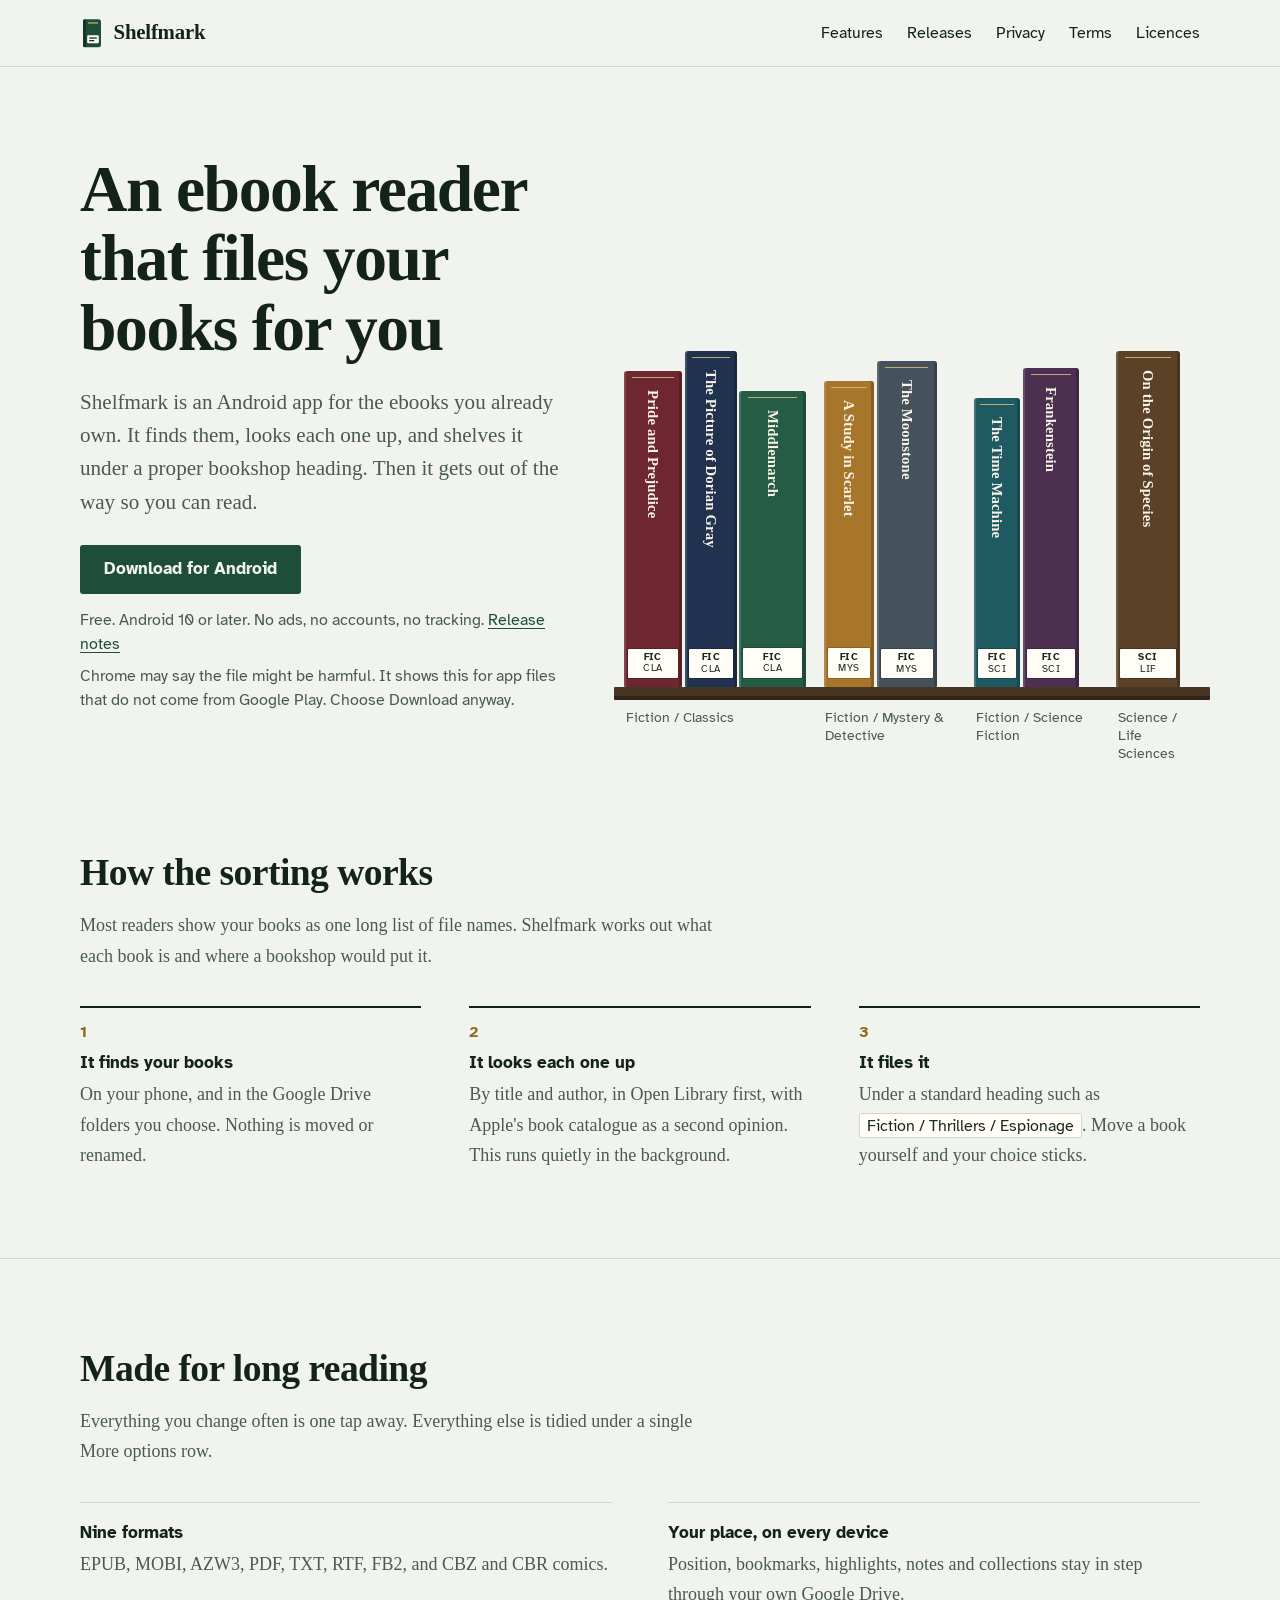
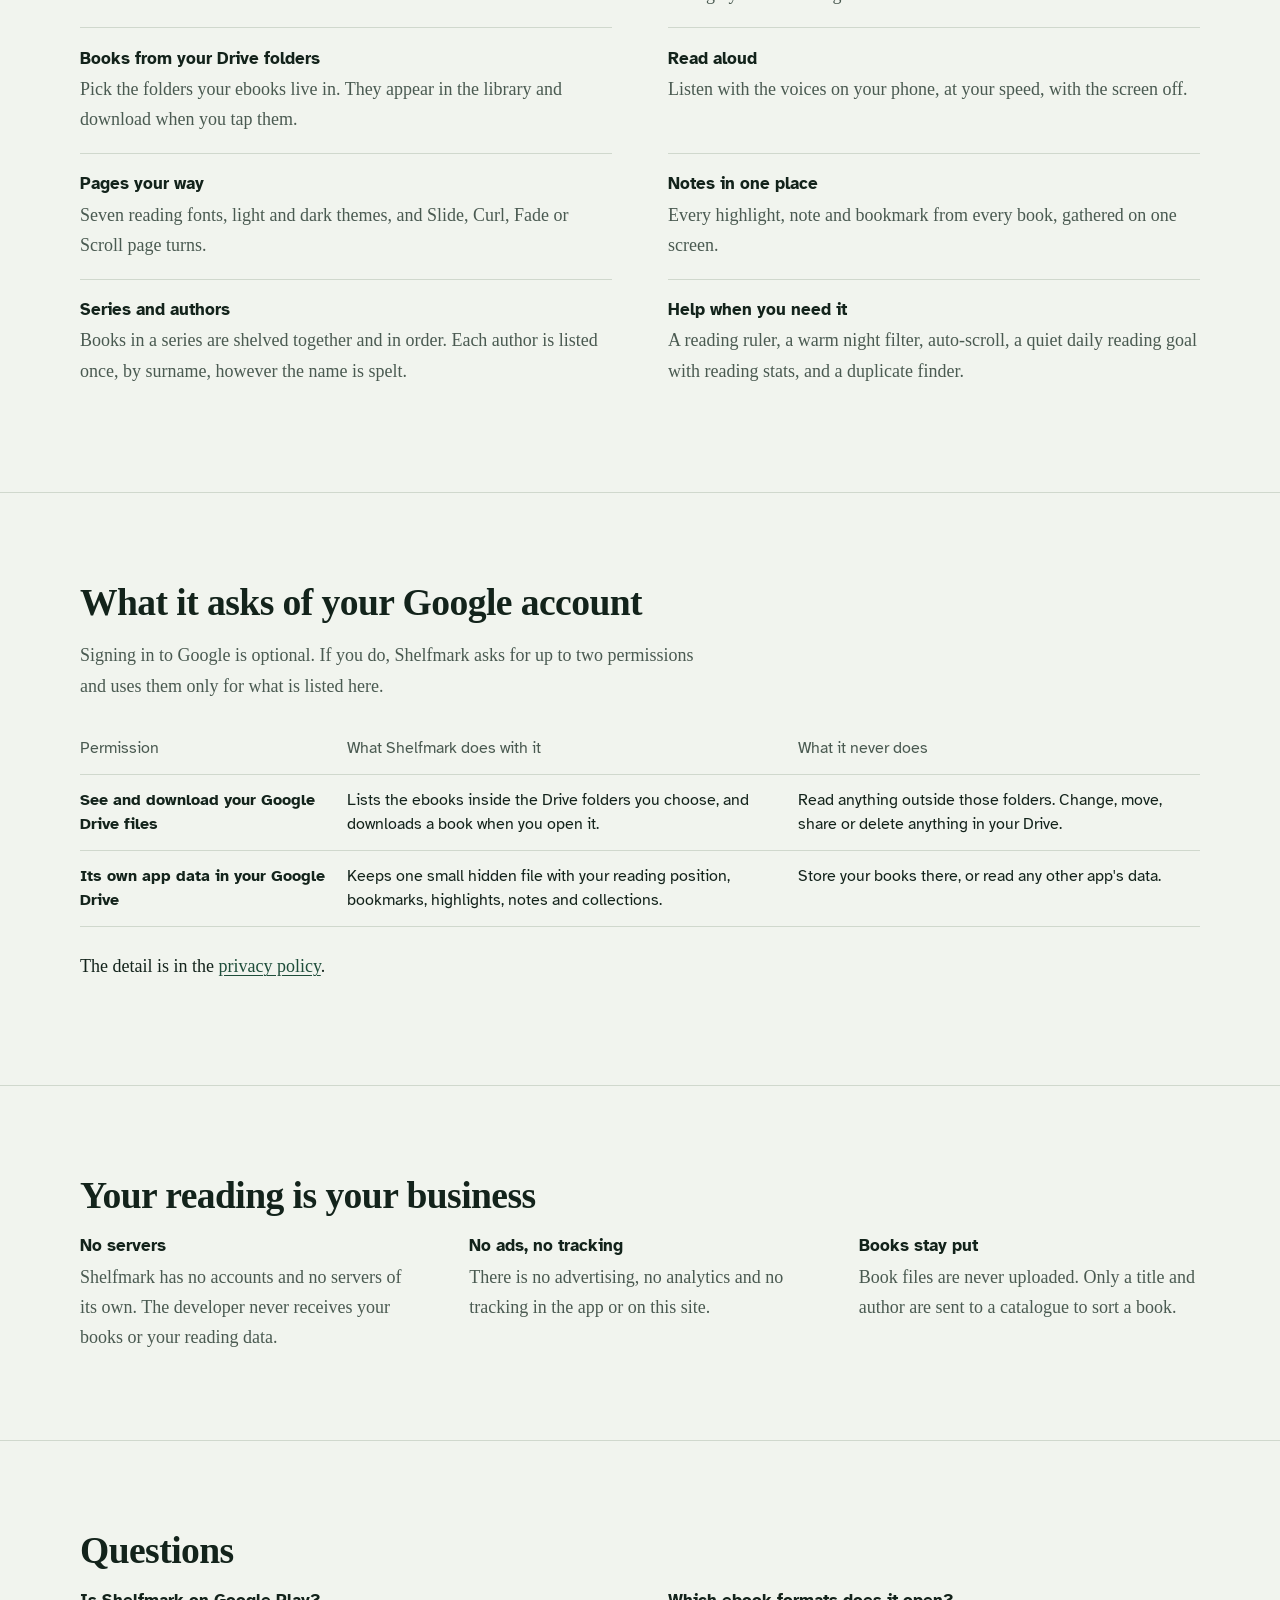
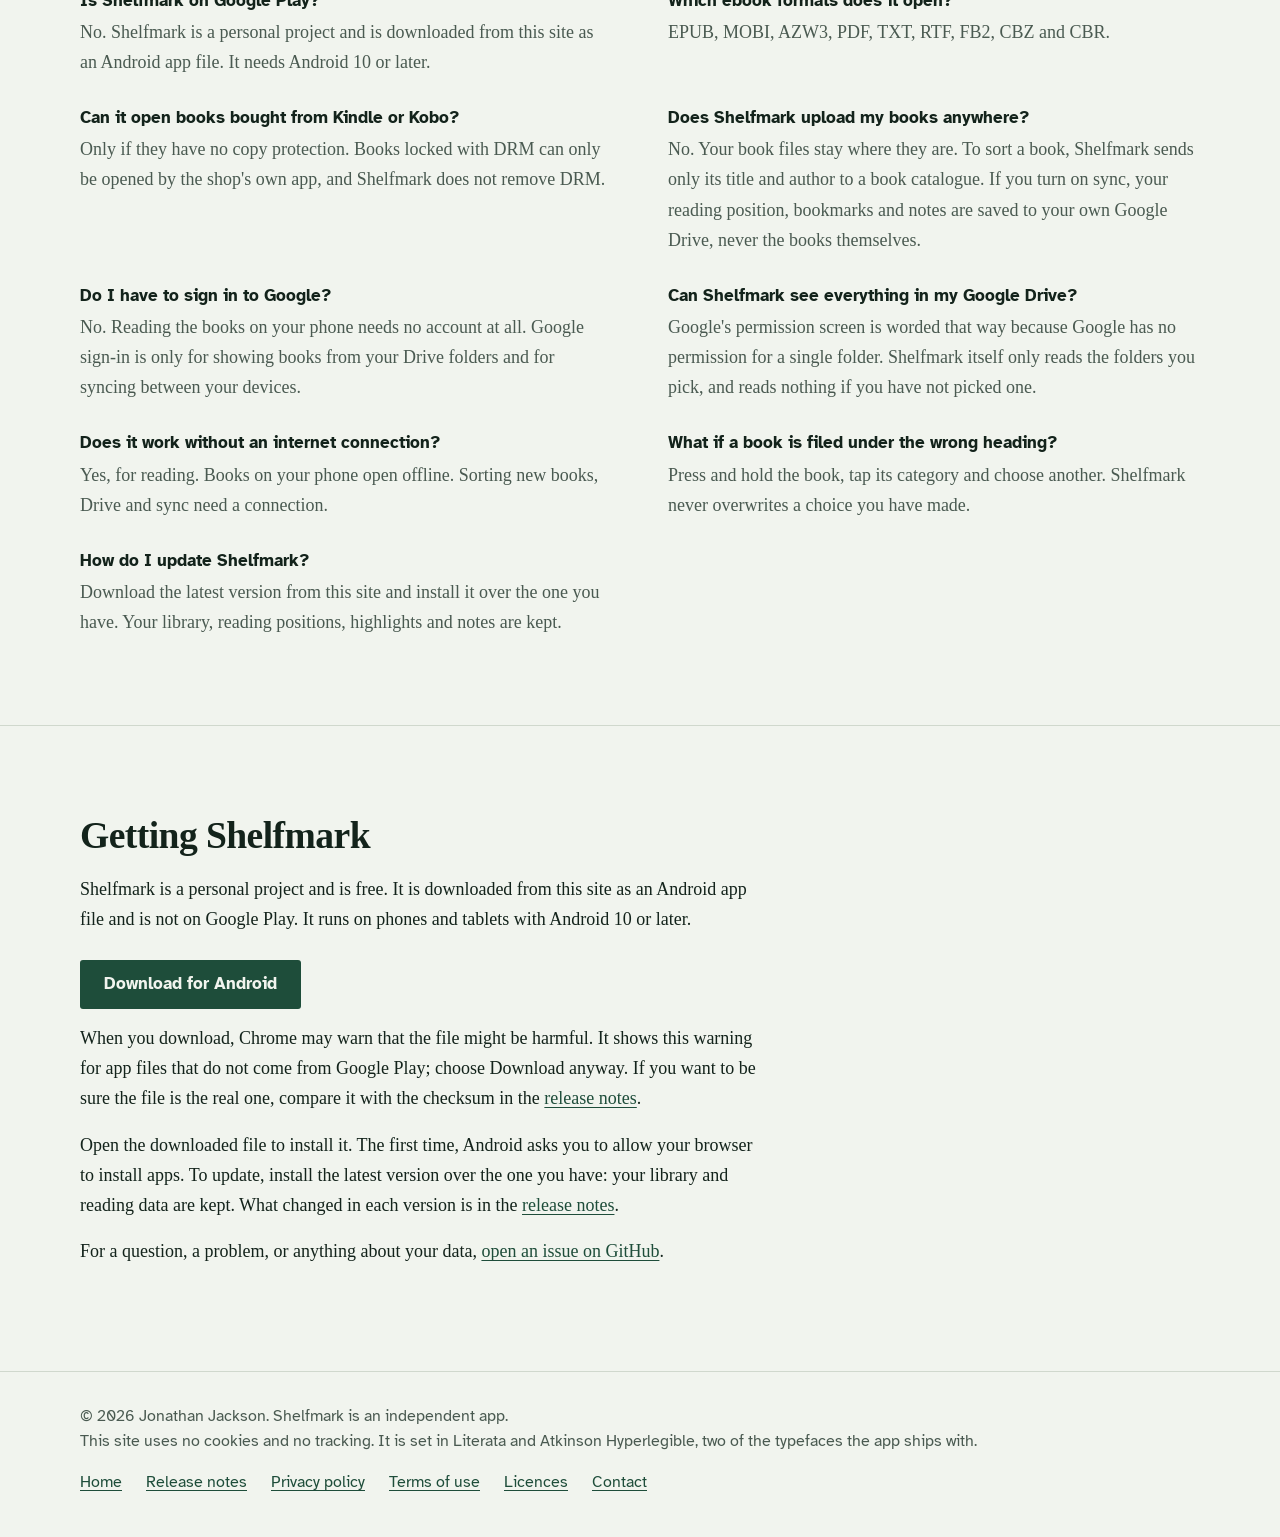
==== commit 4bdb512f: "Explain the browser warning shown when downloading the app file" ====
--- a/index.html
+++ b/index.html
@@ -24,7 +24,7 @@
 <link rel="apple-touch-icon" href="assets/apple-touch-icon.png">
 <link rel="preload" href="assets/fonts/literata-latin-700-normal.woff2" as="font" type="font/woff2" crossorigin>
 <link rel="preload" href="assets/fonts/literata-latin-400-normal.woff2" as="font" type="font/woff2" crossorigin>
-<link rel="stylesheet" href="assets/site.css?v=2">
+<link rel="stylesheet" href="assets/site.css?v=3">
 <script type="application/ld+json">{"@context":"https://schema.org","@type":"SoftwareApplication","name":"Shelfmark","url":"https://customgpter.github.io/shelfmark/","description":"Shelfmark is an Android ebook reader that finds your books, files them under standard bookshop headings and keeps your place across your devices.","applicationCategory":"ReferenceApplication","applicationSubCategory":"Ebook reader","operatingSystem":"Android 10 or later","softwareVersion":"1.22","downloadUrl":"https://github.com/CustomGPTer/shelfmark/releases/latest/download/Shelfmark.apk","releaseNotes":"https://customgpter.github.io/shelfmark/releases.html","offers":{"@type":"Offer","price":"0","priceCurrency":"GBP"},"inLanguage":"en-GB","image":"https://customgpter.github.io/shelfmark/assets/og.png","featureList":["Reads EPUB, MOBI, AZW3, PDF, TXT, RTF, FB2, CBZ and CBR","Sorts books into bookshop categories automatically","Google Drive folder library","Sync of reading position, bookmarks, highlights and notes","Read aloud","Themes, fonts and page-turn styles"],"author":{"@type":"Person","name":"Jonathan Jackson"}}</script>
 <script type="application/ld+json">{"@context":"https://schema.org","@type":"WebSite","name":"Shelfmark","url":"https://customgpter.github.io/shelfmark/","inLanguage":"en-GB"}</script>
 <script type="application/ld+json">{"@context":"https://schema.org","@type":"FAQPage","mainEntity":[{"@type":"Question","name":"Is Shelfmark on Google Play?","acceptedAnswer":{"@type":"Answer","text":"No. Shelfmark is a personal project and is downloaded from this site as an Android app file. It needs Android 10 or later."}},{"@type":"Question","name":"Which ebook formats does it open?","acceptedAnswer":{"@type":"Answer","text":"EPUB, MOBI, AZW3, PDF, TXT, RTF, FB2, CBZ and CBR."}},{"@type":"Question","name":"Can it open books bought from Kindle or Kobo?","acceptedAnswer":{"@type":"Answer","text":"Only if they have no copy protection. Books locked with DRM can only be opened by the shop's own app, and Shelfmark does not remove DRM."}},{"@type":"Question","name":"Does Shelfmark upload my books anywhere?","acceptedAnswer":{"@type":"Answer","text":"No. Your book files stay where they are. To sort a book, Shelfmark sends only its title and author to a book catalogue. If you turn on sync, your reading position, bookmarks and notes are saved to your own Google Drive, never the books themselves."}},{"@type":"Question","name":"Do I have to sign in to Google?","acceptedAnswer":{"@type":"Answer","text":"No. Reading the books on your phone needs no account at all. Google sign-in is only for showing books from your Drive folders and for syncing between your devices."}},{"@type":"Question","name":"Can Shelfmark see everything in my Google Drive?","acceptedAnswer":{"@type":"Answer","text":"Google's permission screen is worded that way because Google has no permission for a single folder. Shelfmark itself only reads the folders you pick, and reads nothing if you have not picked one."}},{"@type":"Question","name":"Does it work without an internet connection?","acceptedAnswer":{"@type":"Answer","text":"Yes, for reading. Books on your phone open offline. Sorting new books, Drive and sync need a connection."}},{"@type":"Question","name":"What if a book is filed under the wrong heading?","acceptedAnswer":{"@type":"Answer","text":"Press and hold the book, tap its category and choose another. Shelfmark never overwrites a choice you have made."}},{"@type":"Question","name":"How do I update Shelfmark?","acceptedAnswer":{"@type":"Answer","text":"Download the latest version from this site and install it over the one you have. Your library, reading positions, highlights and notes are kept."}}]}</script>
@@ -45,6 +45,7 @@
 <p class="lede">Shelfmark is an Android app for the ebooks you already own. It finds them, looks each one up, and shelves it under a proper bookshop heading. Then it gets out of the way so you can read.</p>
 <p class="get"><a class="button" href="https://github.com/CustomGPTer/shelfmark/releases/latest/download/Shelfmark.apk">Download for Android</a></p>
 <p class="facts">Free. Android 10 or later. No ads, no accounts, no tracking. <a href="releases.html">Release notes</a></p>
+<p class="facts">Chrome may say the file might be harmful. It shows this for app files that do not come from Google Play. Choose Download anyway.</p>
 </div>
 <div class="shelf" role="img" aria-label="Books standing on a shelf, sorted into labelled sections such as Fiction, Classics and Fiction, Mystery and Detective. Each spine carries a small category label."><div class="books" style="grid-column:1"><div class="spine" style="--c:#6e2630;--t:94%;--w:3.0em;--i:0;--tilt:-5deg"><span class="t">Pride and Prejudice</span><span class="m">FIC<span>CLA</span></span></div><div class="spine" style="--c:#20324f;--t:100%;--w:2.7em;--i:1;--tilt:4deg"><span class="t">The Picture of Dorian Gray</span><span class="m">FIC<span>CLA</span></span></div><div class="spine" style="--c:#255c46;--t:88%;--w:3.5em;--i:2;--tilt:-3deg"><span class="t">Middlemarch</span><span class="m">FIC<span>CLA</span></span></div></div><div class="books" style="grid-column:2"><div class="spine" style="--c:#a8762a;--t:91%;--w:2.6em;--i:3;--tilt:5deg"><span class="t">A Study in Scarlet</span><span class="m">FIC<span>MYS</span></span></div><div class="spine" style="--c:#45525c;--t:97%;--w:3.1em;--i:4;--tilt:-4deg"><span class="t">The Moonstone</span><span class="m">FIC<span>MYS</span></span></div></div><div class="books" style="grid-column:3"><div class="spine" style="--c:#1f5a63;--t:86%;--w:2.4em;--i:5;--tilt:3deg"><span class="t">The Time Machine</span><span class="m">FIC<span>SCI</span></span></div><div class="spine" style="--c:#4d2f52;--t:95%;--w:2.9em;--i:6;--tilt:-6deg"><span class="t">Frankenstein</span><span class="m">FIC<span>SCI</span></span></div></div><div class="books last" style="grid-column:4"><div class="spine" style="--c:#5b4127;--t:100%;--w:3.3em;--i:7;--tilt:4deg"><span class="t">On the Origin of Species</span><span class="m">SCI<span>LIF</span></span></div></div><div class="board"></div><div class="bay-name" style="grid-column:1">Fiction / Classics</div><div class="bay-name" style="grid-column:2">Fiction / Mystery &amp; Detective</div><div class="bay-name" style="grid-column:3">Fiction / Science Fiction</div><div class="bay-name last" style="grid-column:4">Science / Life Sciences</div></div>
 </div>
@@ -121,6 +122,7 @@
 <h2 id="get-h">Getting Shelfmark</h2>
 <p>Shelfmark is a personal project and is free. It is downloaded from this site as an Android app file and is not on Google Play. It runs on phones and tablets with Android 10 or later.</p>
 <p class="get"><a class="button" href="https://github.com/CustomGPTer/shelfmark/releases/latest/download/Shelfmark.apk">Download for Android</a></p>
+<p>When you download, Chrome may warn that the file might be harmful. It shows this warning for app files that do not come from Google Play; choose Download anyway. If you want to be sure the file is the real one, compare it with the checksum in the <a href="releases.html#checking">release notes</a>.</p>
 <p>Open the downloaded file to install it. The first time, Android asks you to allow your browser to install apps. To update, install the latest version over the one you have: your library and reading data are kept. What changed in each version is in the <a href="releases.html">release notes</a>.</p>
 <p>For a question, a problem, or anything about your data, <a href="https://github.com/CustomGPTer/shelfmark/issues">open an issue on GitHub</a>.</p>
 </div></div>
--- a/assets/site.css
+++ b/assets/site.css
@@ -123,6 +123,7 @@
 .button:hover{text-decoration:underline;text-decoration-thickness:.1em;text-underline-offset:.22em}
 .get{margin:1.6rem 0 .9rem}
 .get .facts{margin-top:.9rem}
+.facts + .facts{margin-top:.5rem}
 .sum{font-size:.95rem;overflow-wrap:anywhere}
 .release{border-top:1px solid var(--rule);margin-top:2.4rem;padding-top:1.9rem;scroll-margin-top:1rem}
 .doc .release h2{margin-top:0}
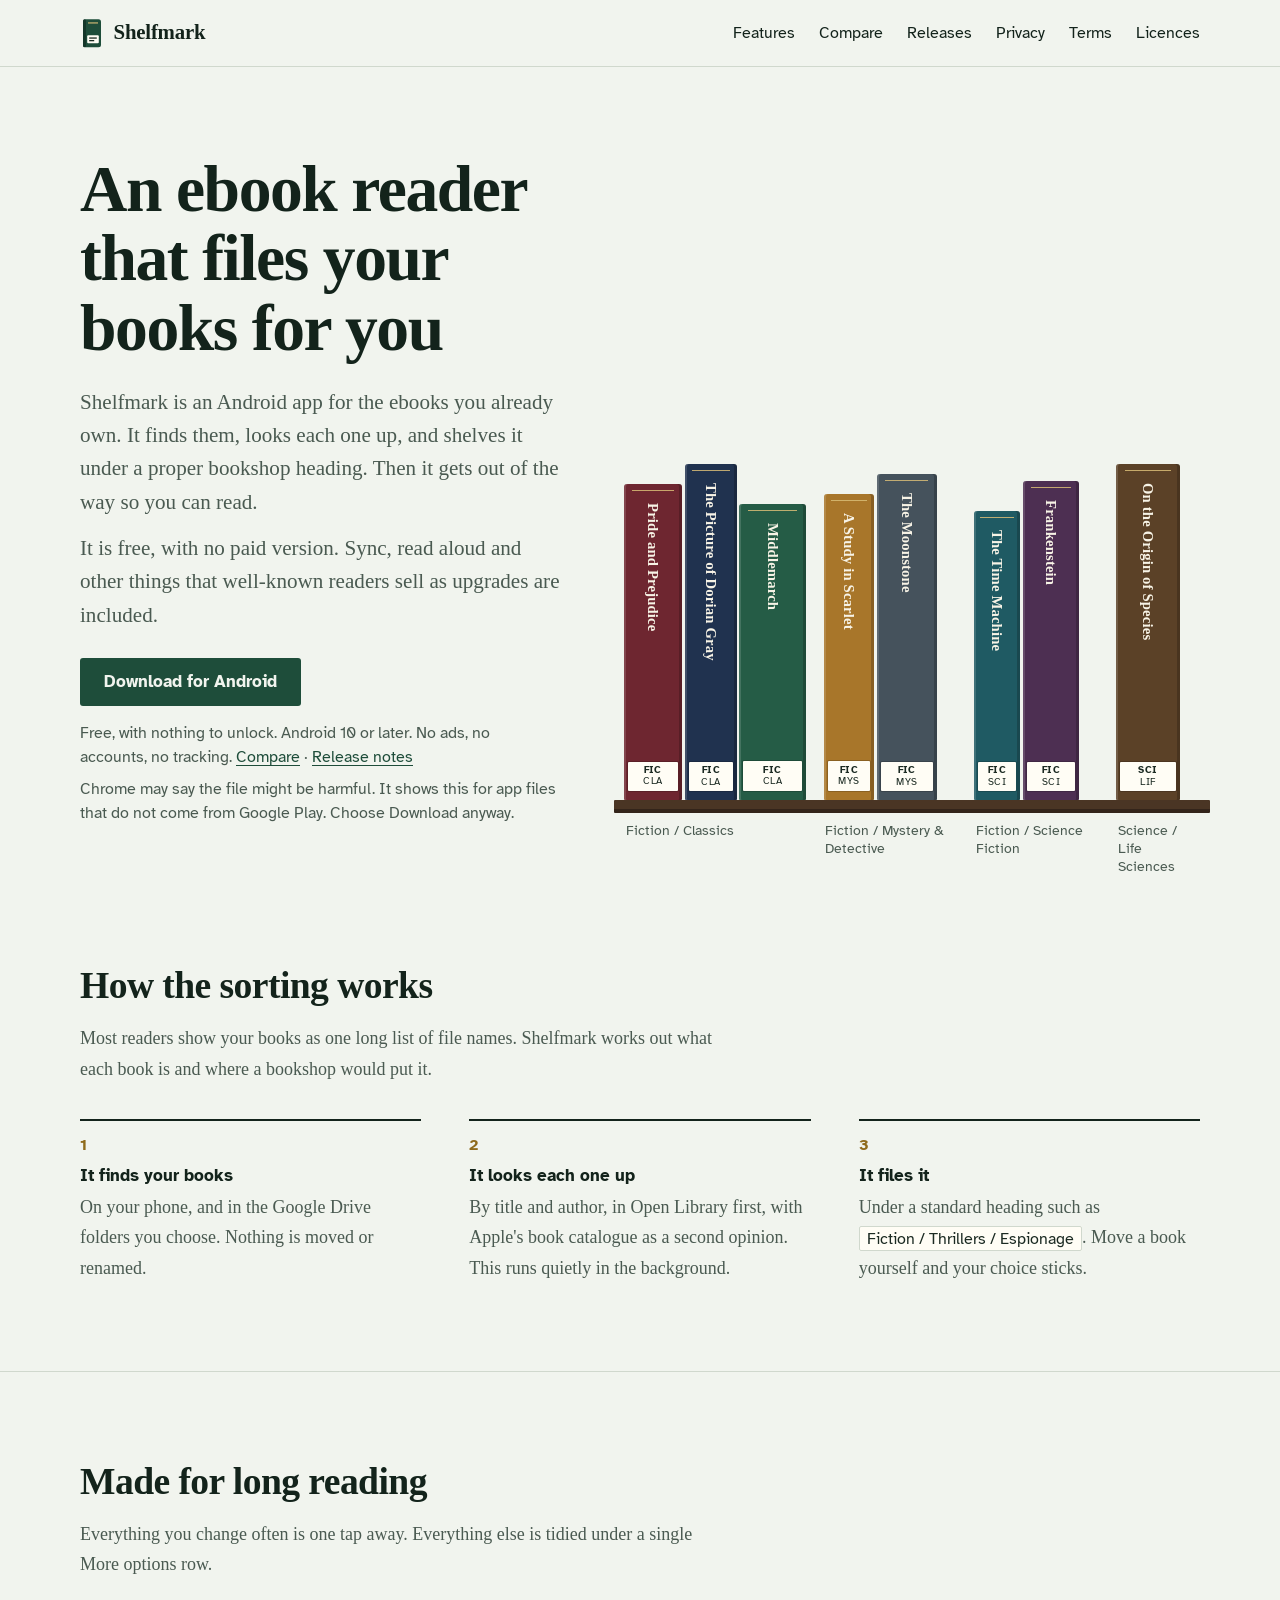
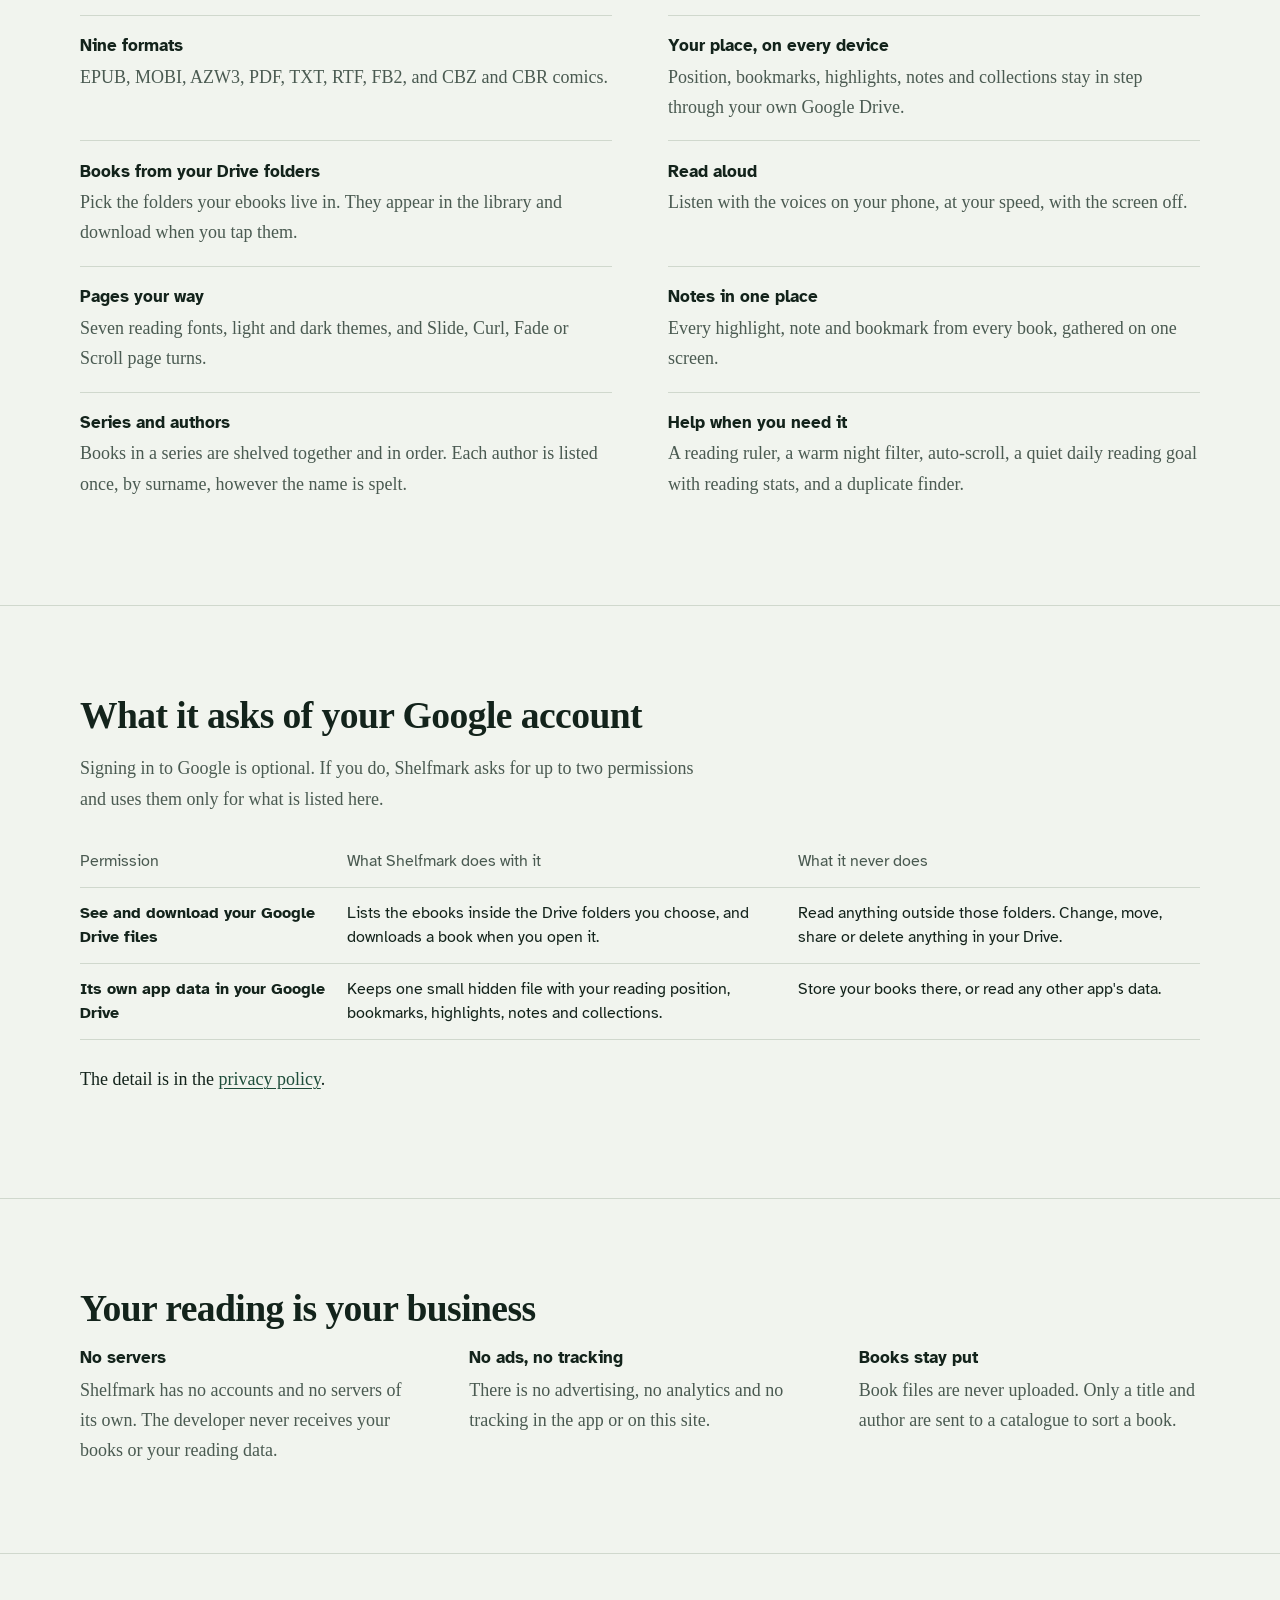
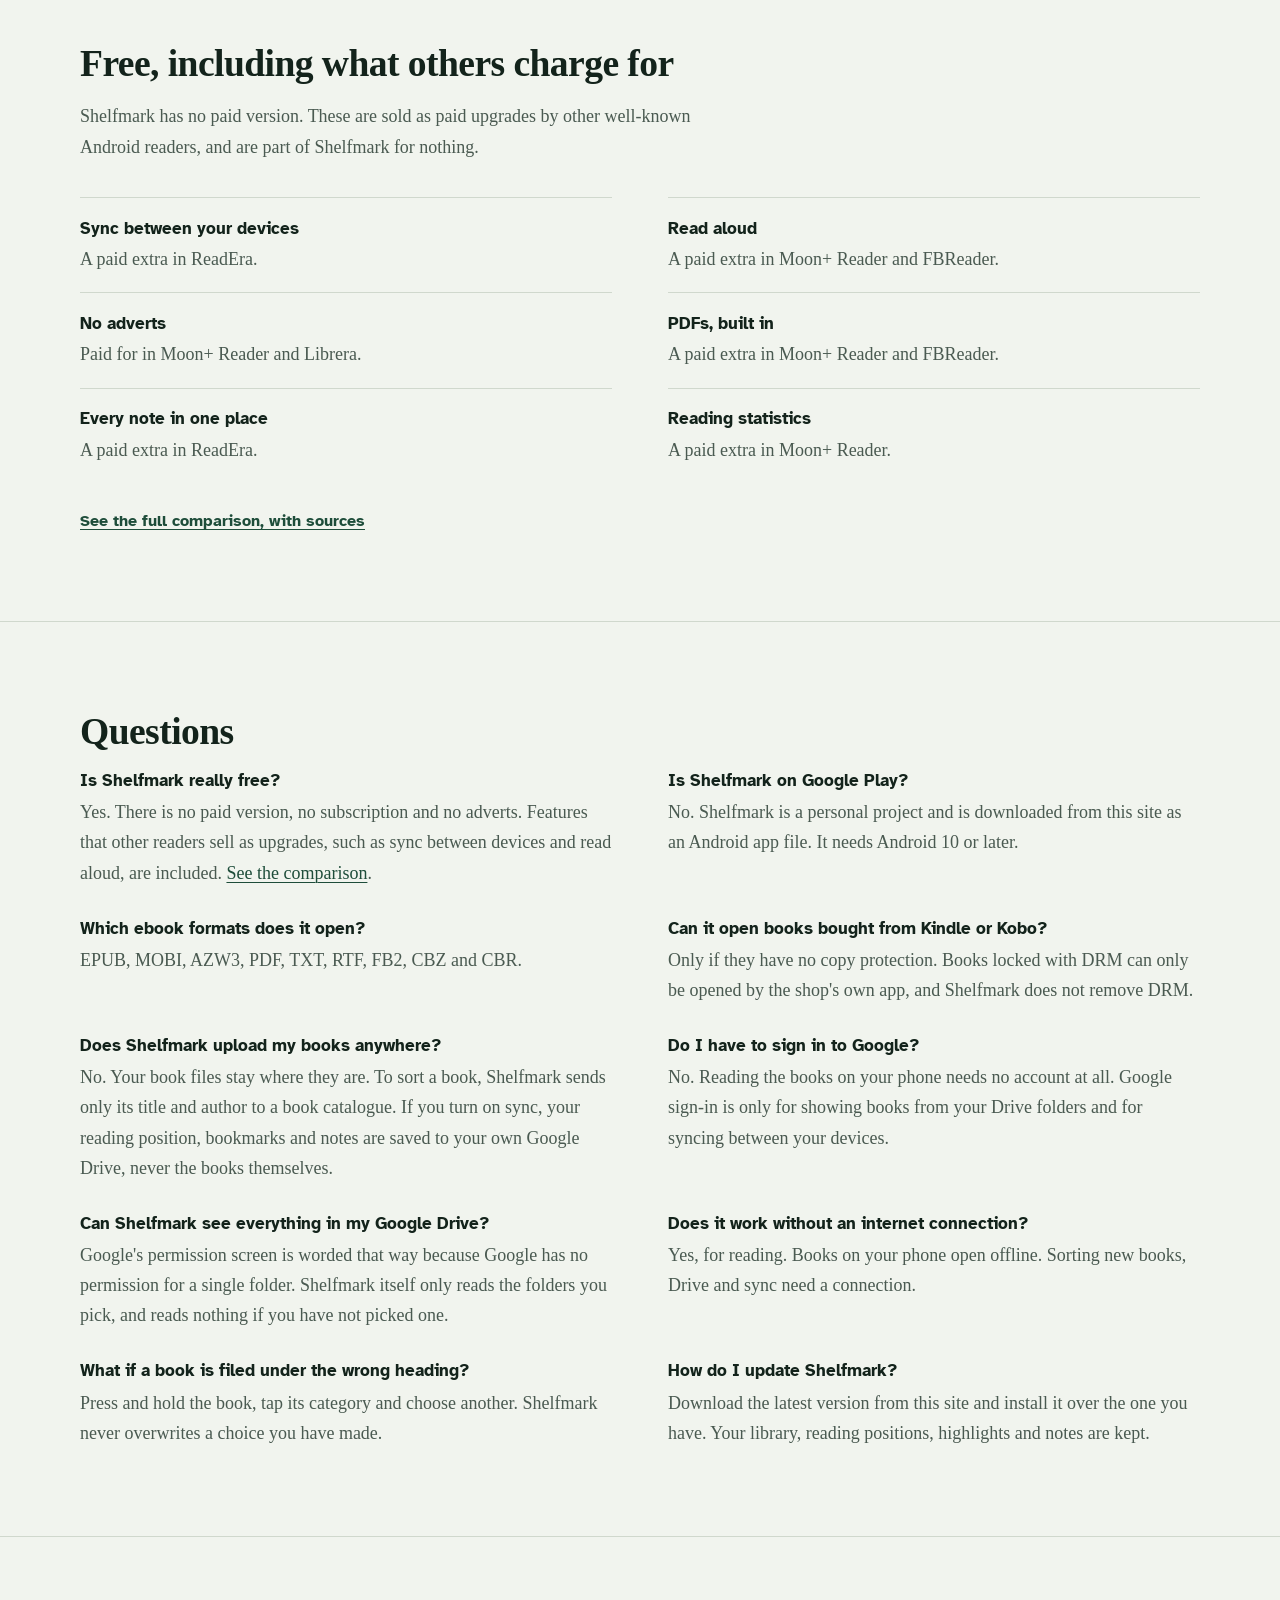
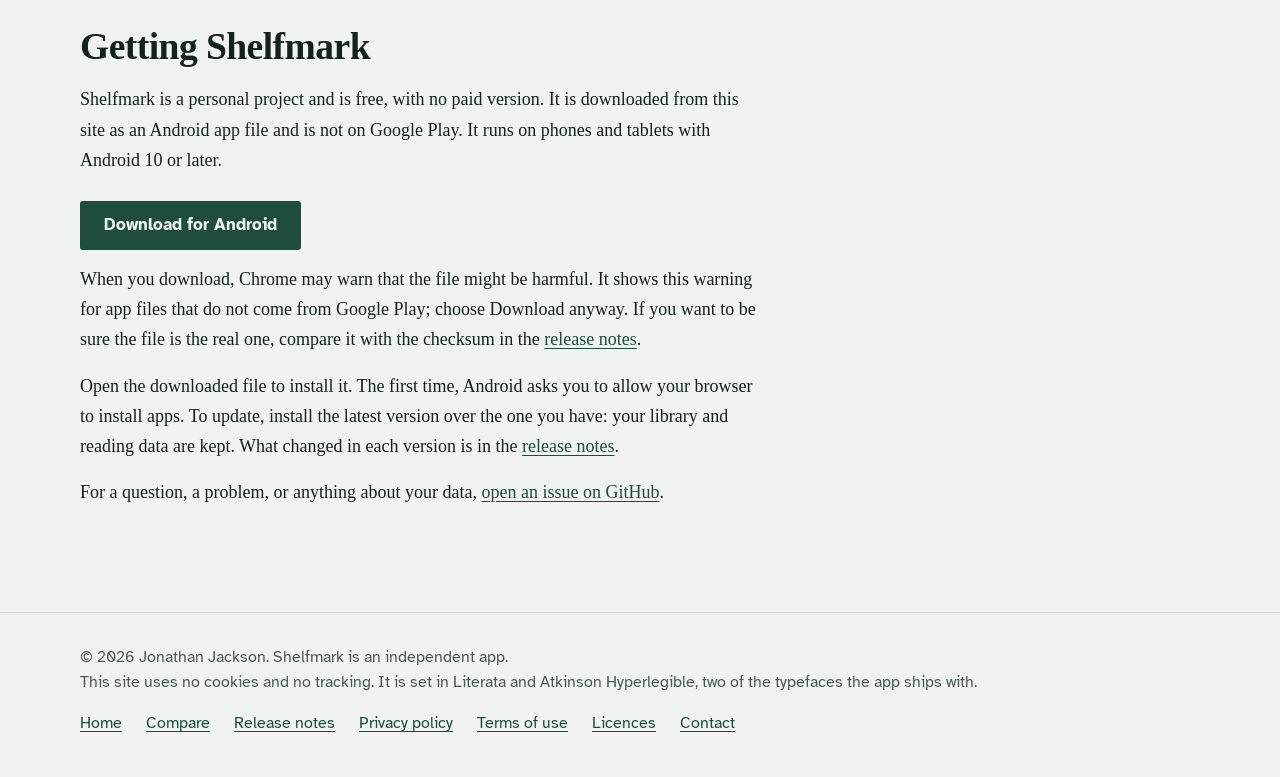
==== commit dc19d7e8: "Add a comparison page and make clear the app is free with no paid version" ====
--- a/index.html
+++ b/index.html
@@ -4,7 +4,7 @@
 <meta charset="utf-8">
 <meta name="viewport" content="width=device-width, initial-scale=1">
 <title>Shelfmark: the Android ebook reader that sorts your library</title>
-<meta name="description" content="Shelfmark is an Android ebook reader that finds your books, files them under proper bookshop headings and keeps your place across devices. No ads, no accounts, no tracking.">
+<meta name="description" content="Shelfmark is a free Android ebook reader that files your books under bookshop headings and keeps your place across devices. No paid version, no ads, no accounts.">
 <meta name="author" content="Jonathan Jackson">
 <link rel="canonical" href="https://customgpter.github.io/shelfmark/">
 <meta name="theme-color" content="#f1f4ee" media="(prefers-color-scheme: light)">
@@ -12,7 +12,7 @@
 <meta property="og:type" content="website">
 <meta property="og:site_name" content="Shelfmark">
 <meta property="og:title" content="Shelfmark: the Android ebook reader that sorts your library">
-<meta property="og:description" content="Shelfmark is an Android ebook reader that finds your books, files them under proper bookshop headings and keeps your place across devices. No ads, no accounts, no tracking.">
+<meta property="og:description" content="Shelfmark is a free Android ebook reader that files your books under bookshop headings and keeps your place across devices. No paid version, no ads, no accounts.">
 <meta property="og:url" content="https://customgpter.github.io/shelfmark/">
 <meta property="og:image" content="https://customgpter.github.io/shelfmark/assets/og.png">
 <meta property="og:image:width" content="1200">
@@ -24,17 +24,17 @@
 <link rel="apple-touch-icon" href="assets/apple-touch-icon.png">
 <link rel="preload" href="assets/fonts/literata-latin-700-normal.woff2" as="font" type="font/woff2" crossorigin>
 <link rel="preload" href="assets/fonts/literata-latin-400-normal.woff2" as="font" type="font/woff2" crossorigin>
-<link rel="stylesheet" href="assets/site.css?v=3">
+<link rel="stylesheet" href="assets/site.css?v=4">
 <script type="application/ld+json">{"@context":"https://schema.org","@type":"SoftwareApplication","name":"Shelfmark","url":"https://customgpter.github.io/shelfmark/","description":"Shelfmark is an Android ebook reader that finds your books, files them under standard bookshop headings and keeps your place across your devices.","applicationCategory":"ReferenceApplication","applicationSubCategory":"Ebook reader","operatingSystem":"Android 10 or later","softwareVersion":"1.22","downloadUrl":"https://github.com/CustomGPTer/shelfmark/releases/latest/download/Shelfmark.apk","releaseNotes":"https://customgpter.github.io/shelfmark/releases.html","offers":{"@type":"Offer","price":"0","priceCurrency":"GBP"},"inLanguage":"en-GB","image":"https://customgpter.github.io/shelfmark/assets/og.png","featureList":["Reads EPUB, MOBI, AZW3, PDF, TXT, RTF, FB2, CBZ and CBR","Sorts books into bookshop categories automatically","Google Drive folder library","Sync of reading position, bookmarks, highlights and notes","Read aloud","Themes, fonts and page-turn styles"],"author":{"@type":"Person","name":"Jonathan Jackson"}}</script>
 <script type="application/ld+json">{"@context":"https://schema.org","@type":"WebSite","name":"Shelfmark","url":"https://customgpter.github.io/shelfmark/","inLanguage":"en-GB"}</script>
-<script type="application/ld+json">{"@context":"https://schema.org","@type":"FAQPage","mainEntity":[{"@type":"Question","name":"Is Shelfmark on Google Play?","acceptedAnswer":{"@type":"Answer","text":"No. Shelfmark is a personal project and is downloaded from this site as an Android app file. It needs Android 10 or later."}},{"@type":"Question","name":"Which ebook formats does it open?","acceptedAnswer":{"@type":"Answer","text":"EPUB, MOBI, AZW3, PDF, TXT, RTF, FB2, CBZ and CBR."}},{"@type":"Question","name":"Can it open books bought from Kindle or Kobo?","acceptedAnswer":{"@type":"Answer","text":"Only if they have no copy protection. Books locked with DRM can only be opened by the shop's own app, and Shelfmark does not remove DRM."}},{"@type":"Question","name":"Does Shelfmark upload my books anywhere?","acceptedAnswer":{"@type":"Answer","text":"No. Your book files stay where they are. To sort a book, Shelfmark sends only its title and author to a book catalogue. If you turn on sync, your reading position, bookmarks and notes are saved to your own Google Drive, never the books themselves."}},{"@type":"Question","name":"Do I have to sign in to Google?","acceptedAnswer":{"@type":"Answer","text":"No. Reading the books on your phone needs no account at all. Google sign-in is only for showing books from your Drive folders and for syncing between your devices."}},{"@type":"Question","name":"Can Shelfmark see everything in my Google Drive?","acceptedAnswer":{"@type":"Answer","text":"Google's permission screen is worded that way because Google has no permission for a single folder. Shelfmark itself only reads the folders you pick, and reads nothing if you have not picked one."}},{"@type":"Question","name":"Does it work without an internet connection?","acceptedAnswer":{"@type":"Answer","text":"Yes, for reading. Books on your phone open offline. Sorting new books, Drive and sync need a connection."}},{"@type":"Question","name":"What if a book is filed under the wrong heading?","acceptedAnswer":{"@type":"Answer","text":"Press and hold the book, tap its category and choose another. Shelfmark never overwrites a choice you have made."}},{"@type":"Question","name":"How do I update Shelfmark?","acceptedAnswer":{"@type":"Answer","text":"Download the latest version from this site and install it over the one you have. Your library, reading positions, highlights and notes are kept."}}]}</script>
+<script type="application/ld+json">{"@context":"https://schema.org","@type":"FAQPage","mainEntity":[{"@type":"Question","name":"Is Shelfmark really free?","acceptedAnswer":{"@type":"Answer","text":"Yes. There is no paid version, no subscription and no adverts. Features that other readers sell as upgrades, such as sync between devices and read aloud, are included."}},{"@type":"Question","name":"Is Shelfmark on Google Play?","acceptedAnswer":{"@type":"Answer","text":"No. Shelfmark is a personal project and is downloaded from this site as an Android app file. It needs Android 10 or later."}},{"@type":"Question","name":"Which ebook formats does it open?","acceptedAnswer":{"@type":"Answer","text":"EPUB, MOBI, AZW3, PDF, TXT, RTF, FB2, CBZ and CBR."}},{"@type":"Question","name":"Can it open books bought from Kindle or Kobo?","acceptedAnswer":{"@type":"Answer","text":"Only if they have no copy protection. Books locked with DRM can only be opened by the shop's own app, and Shelfmark does not remove DRM."}},{"@type":"Question","name":"Does Shelfmark upload my books anywhere?","acceptedAnswer":{"@type":"Answer","text":"No. Your book files stay where they are. To sort a book, Shelfmark sends only its title and author to a book catalogue. If you turn on sync, your reading position, bookmarks and notes are saved to your own Google Drive, never the books themselves."}},{"@type":"Question","name":"Do I have to sign in to Google?","acceptedAnswer":{"@type":"Answer","text":"No. Reading the books on your phone needs no account at all. Google sign-in is only for showing books from your Drive folders and for syncing between your devices."}},{"@type":"Question","name":"Can Shelfmark see everything in my Google Drive?","acceptedAnswer":{"@type":"Answer","text":"Google's permission screen is worded that way because Google has no permission for a single folder. Shelfmark itself only reads the folders you pick, and reads nothing if you have not picked one."}},{"@type":"Question","name":"Does it work without an internet connection?","acceptedAnswer":{"@type":"Answer","text":"Yes, for reading. Books on your phone open offline. Sorting new books, Drive and sync need a connection."}},{"@type":"Question","name":"What if a book is filed under the wrong heading?","acceptedAnswer":{"@type":"Answer","text":"Press and hold the book, tap its category and choose another. Shelfmark never overwrites a choice you have made."}},{"@type":"Question","name":"How do I update Shelfmark?","acceptedAnswer":{"@type":"Answer","text":"Download the latest version from this site and install it over the one you have. Your library, reading positions, highlights and notes are kept."}}]}</script>
 </head>
 <body>
 <a class="skip" href="#main">Skip to content</a>
 <header class="masthead">
 <div class="wrap">
 <a class="brand" href="./" aria-label="Shelfmark home"><svg viewBox="0 0 24 30" aria-hidden="true"><rect x="3" y="1" width="18" height="28" rx="2.5" fill="#1e4d3a"/><rect x="3" y="1" width="3" height="28" rx="1.5" fill="#143629"/><rect x="8" y="4.2" width="10" height="1.1" fill="#d9bd76"/><rect x="7.2" y="17" width="11.6" height="8" rx="1" fill="#fffdf5"/><rect x="9.2" y="19.2" width="7.6" height="1.3" fill="#1b2a22"/><rect x="9.2" y="21.8" width="5" height="1.3" fill="#1b2a22"/></svg><span>Shelfmark</span></a>
-<nav aria-label="Main"><ul><li><a href="./#features">Features</a></li><li><a href="releases.html">Releases</a></li><li><a href="privacy.html">Privacy</a></li><li><a href="terms.html">Terms</a></li><li><a href="licences.html">Licences</a></li></ul></nav>
+<nav aria-label="Main"><ul><li><a href="./#features">Features</a></li><li><a href="compare.html">Compare</a></li><li><a href="releases.html">Releases</a></li><li><a href="privacy.html">Privacy</a></li><li><a href="terms.html">Terms</a></li><li><a href="licences.html">Licences</a></li></ul></nav>
 </div>
 </header>
 <main id="main">
@@ -43,8 +43,9 @@
 <div class="hero-copy">
 <h1>An ebook reader that files your books for you</h1>
 <p class="lede">Shelfmark is an Android app for the ebooks you already own. It finds them, looks each one up, and shelves it under a proper bookshop heading. Then it gets out of the way so you can read.</p>
+<p class="lede">It is free, with no paid version. Sync, read aloud and other things that well-known readers sell as upgrades are included.</p>
 <p class="get"><a class="button" href="https://github.com/CustomGPTer/shelfmark/releases/latest/download/Shelfmark.apk">Download for Android</a></p>
-<p class="facts">Free. Android 10 or later. No ads, no accounts, no tracking. <a href="releases.html">Release notes</a></p>
+<p class="facts">Free, with nothing to unlock. Android 10 or later. No ads, no accounts, no tracking. <a href="compare.html">Compare</a> &middot; <a href="releases.html">Release notes</a></p>
 <p class="facts">Chrome may say the file might be harmful. It shows this for app files that do not come from Google Play. Choose Download anyway.</p>
 </div>
 <div class="shelf" role="img" aria-label="Books standing on a shelf, sorted into labelled sections such as Fiction, Classics and Fiction, Mystery and Detective. Each spine carries a small category label."><div class="books" style="grid-column:1"><div class="spine" style="--c:#6e2630;--t:94%;--w:3.0em;--i:0;--tilt:-5deg"><span class="t">Pride and Prejudice</span><span class="m">FIC<span>CLA</span></span></div><div class="spine" style="--c:#20324f;--t:100%;--w:2.7em;--i:1;--tilt:4deg"><span class="t">The Picture of Dorian Gray</span><span class="m">FIC<span>CLA</span></span></div><div class="spine" style="--c:#255c46;--t:88%;--w:3.5em;--i:2;--tilt:-3deg"><span class="t">Middlemarch</span><span class="m">FIC<span>CLA</span></span></div></div><div class="books" style="grid-column:2"><div class="spine" style="--c:#a8762a;--t:91%;--w:2.6em;--i:3;--tilt:5deg"><span class="t">A Study in Scarlet</span><span class="m">FIC<span>MYS</span></span></div><div class="spine" style="--c:#45525c;--t:97%;--w:3.1em;--i:4;--tilt:-4deg"><span class="t">The Moonstone</span><span class="m">FIC<span>MYS</span></span></div></div><div class="books" style="grid-column:3"><div class="spine" style="--c:#1f5a63;--t:86%;--w:2.4em;--i:5;--tilt:3deg"><span class="t">The Time Machine</span><span class="m">FIC<span>SCI</span></span></div><div class="spine" style="--c:#4d2f52;--t:95%;--w:2.9em;--i:6;--tilt:-6deg"><span class="t">Frankenstein</span><span class="m">FIC<span>SCI</span></span></div></div><div class="books last" style="grid-column:4"><div class="spine" style="--c:#5b4127;--t:100%;--w:3.3em;--i:7;--tilt:4deg"><span class="t">On the Origin of Species</span><span class="m">SCI<span>LIF</span></span></div></div><div class="board"></div><div class="bay-name" style="grid-column:1">Fiction / Classics</div><div class="bay-name" style="grid-column:2">Fiction / Mystery &amp; Detective</div><div class="bay-name" style="grid-column:3">Fiction / Science Fiction</div><div class="bay-name last" style="grid-column:4">Science / Life Sciences</div></div>
@@ -108,11 +109,27 @@
 </div>
 </section>
 
+<section id="free" aria-labelledby="free-h">
+<div class="wrap">
+<h2 id="free-h">Free, including what others charge for</h2>
+<p class="intro">Shelfmark has no paid version. These are sold as paid upgrades by other well-known Android readers, and are part of Shelfmark for nothing.</p>
+<dl class="features">
+<div><dt>Sync between your devices</dt><dd>A paid extra in ReadEra.</dd></div>
+<div><dt>Read aloud</dt><dd>A paid extra in Moon+ Reader and FBReader.</dd></div>
+<div><dt>No adverts</dt><dd>Paid for in Moon+ Reader and Librera.</dd></div>
+<div><dt>PDFs, built in</dt><dd>A paid extra in Moon+ Reader and FBReader.</dd></div>
+<div><dt>Every note in one place</dt><dd>A paid extra in ReadEra.</dd></div>
+<div><dt>Reading statistics</dt><dd>A paid extra in Moon+ Reader.</dd></div>
+</dl>
+<p class="more"><a href="compare.html">See the full comparison, with sources</a></p>
+</div>
+</section>
+
 <section id="questions" aria-labelledby="questions-h">
 <div class="wrap">
 <h2 id="questions-h">Questions</h2>
 <div class="faq">
-<div><h3>Is Shelfmark on Google Play?</h3><p>No. Shelfmark is a personal project and is downloaded from this site as an Android app file. It needs Android 10 or later.</p></div><div><h3>Which ebook formats does it open?</h3><p>EPUB, MOBI, AZW3, PDF, TXT, RTF, FB2, CBZ and CBR.</p></div><div><h3>Can it open books bought from Kindle or Kobo?</h3><p>Only if they have no copy protection. Books locked with DRM can only be opened by the shop's own app, and Shelfmark does not remove DRM.</p></div><div><h3>Does Shelfmark upload my books anywhere?</h3><p>No. Your book files stay where they are. To sort a book, Shelfmark sends only its title and author to a book catalogue. If you turn on sync, your reading position, bookmarks and notes are saved to your own Google Drive, never the books themselves.</p></div><div><h3>Do I have to sign in to Google?</h3><p>No. Reading the books on your phone needs no account at all. Google sign-in is only for showing books from your Drive folders and for syncing between your devices.</p></div><div><h3>Can Shelfmark see everything in my Google Drive?</h3><p>Google's permission screen is worded that way because Google has no permission for a single folder. Shelfmark itself only reads the folders you pick, and reads nothing if you have not picked one.</p></div><div><h3>Does it work without an internet connection?</h3><p>Yes, for reading. Books on your phone open offline. Sorting new books, Drive and sync need a connection.</p></div><div><h3>What if a book is filed under the wrong heading?</h3><p>Press and hold the book, tap its category and choose another. Shelfmark never overwrites a choice you have made.</p></div><div><h3>How do I update Shelfmark?</h3><p>Download the latest version from this site and install it over the one you have. Your library, reading positions, highlights and notes are kept.</p></div>
+<div><h3>Is Shelfmark really free?</h3><p>Yes. There is no paid version, no subscription and no adverts. Features that other readers sell as upgrades, such as sync between devices and read aloud, are included. <a href="compare.html">See the comparison</a>.</p></div><div><h3>Is Shelfmark on Google Play?</h3><p>No. Shelfmark is a personal project and is downloaded from this site as an Android app file. It needs Android 10 or later.</p></div><div><h3>Which ebook formats does it open?</h3><p>EPUB, MOBI, AZW3, PDF, TXT, RTF, FB2, CBZ and CBR.</p></div><div><h3>Can it open books bought from Kindle or Kobo?</h3><p>Only if they have no copy protection. Books locked with DRM can only be opened by the shop's own app, and Shelfmark does not remove DRM.</p></div><div><h3>Does Shelfmark upload my books anywhere?</h3><p>No. Your book files stay where they are. To sort a book, Shelfmark sends only its title and author to a book catalogue. If you turn on sync, your reading position, bookmarks and notes are saved to your own Google Drive, never the books themselves.</p></div><div><h3>Do I have to sign in to Google?</h3><p>No. Reading the books on your phone needs no account at all. Google sign-in is only for showing books from your Drive folders and for syncing between your devices.</p></div><div><h3>Can Shelfmark see everything in my Google Drive?</h3><p>Google's permission screen is worded that way because Google has no permission for a single folder. Shelfmark itself only reads the folders you pick, and reads nothing if you have not picked one.</p></div><div><h3>Does it work without an internet connection?</h3><p>Yes, for reading. Books on your phone open offline. Sorting new books, Drive and sync need a connection.</p></div><div><h3>What if a book is filed under the wrong heading?</h3><p>Press and hold the book, tap its category and choose another. Shelfmark never overwrites a choice you have made.</p></div><div><h3>How do I update Shelfmark?</h3><p>Download the latest version from this site and install it over the one you have. Your library, reading positions, highlights and notes are kept.</p></div>
 </div>
 </div>
 </section>
@@ -120,7 +137,7 @@
 <section id="get" aria-labelledby="get-h">
 <div class="wrap"><div class="measure">
 <h2 id="get-h">Getting Shelfmark</h2>
-<p>Shelfmark is a personal project and is free. It is downloaded from this site as an Android app file and is not on Google Play. It runs on phones and tablets with Android 10 or later.</p>
+<p>Shelfmark is a personal project and is free, with no paid version. It is downloaded from this site as an Android app file and is not on Google Play. It runs on phones and tablets with Android 10 or later.</p>
 <p class="get"><a class="button" href="https://github.com/CustomGPTer/shelfmark/releases/latest/download/Shelfmark.apk">Download for Android</a></p>
 <p>When you download, Chrome may warn that the file might be harmful. It shows this warning for app files that do not come from Google Play; choose Download anyway. If you want to be sure the file is the real one, compare it with the checksum in the <a href="releases.html#checking">release notes</a>.</p>
 <p>Open the downloaded file to install it. The first time, Android asks you to allow your browser to install apps. To update, install the latest version over the one you have: your library and reading data are kept. What changed in each version is in the <a href="releases.html">release notes</a>.</p>
@@ -136,6 +153,7 @@
 </div>
 <nav aria-label="Footer"><ul>
 <li><a href="./">Home</a></li>
+<li><a href="compare.html">Compare</a></li>
 <li><a href="releases.html">Release notes</a></li>
 <li><a href="privacy.html">Privacy policy</a></li>
 <li><a href="terms.html">Terms of use</a></li>
--- a/assets/site.css
+++ b/assets/site.css
@@ -124,6 +124,35 @@
 .get{margin:1.6rem 0 .9rem}
 .get .facts{margin-top:.9rem}
 .facts + .facts{margin-top:.5rem}
+.lede + .lede{margin-top:-.6rem}
+.more{margin:1.6rem 0 0;font:700 1rem/1.5 var(--sans)}
+.cmp{min-width:46rem;margin:1.4rem 0 1rem}
+.cmp th,.cmp td{padding:.8rem .9rem}
+.cmp thead th{color:var(--ink);font-weight:700;vertical-align:bottom;padding-top:.8rem}
+.cmp small{display:block;font-weight:400;font-size:.82rem;line-height:1.35;color:var(--soft)}
+.cmp tbody th{min-width:13rem;padding-left:0}
+.cmp thead th:first-child{padding-left:0}
+.cmp .ours{background:var(--sheet);box-shadow:inset 1px 0 var(--rule),inset -1px 0 var(--rule)}
+.yes{color:var(--green);font-weight:700}
+.pay{color:var(--brass);font-weight:700}
+.na{color:var(--soft)}
+.shops td{font-weight:400;min-width:9.5rem}
+.cmp .app{display:none}
+.key{font:400 .95rem/1.55 var(--sans);color:var(--soft);margin:0 0 .6rem}
+@media (max-width:46rem){
+  .cmp{min-width:0}
+  .cmp thead{position:absolute;width:1px;height:1px;overflow:hidden;clip-path:inset(50%)}
+  .cmp tbody,.cmp tr,.cmp th,.cmp td{display:block}
+  .cmp tr{padding:1rem 0;border-top:1px solid var(--rule)}
+  .cmp th,.cmp td{border:0;padding:0}
+  .cmp tbody th{min-width:0;margin-bottom:.55rem}
+  .cmp td{display:grid;grid-template-columns:8.5rem 1fr;gap:.75rem;padding:.22rem 0}
+  .cmp .app{display:block;font-weight:400;color:var(--soft)}
+  .cmp .ours{background:none;box-shadow:none}
+  .cmp .ours .app{color:var(--ink);font-weight:700}
+  .shops td{grid-template-columns:1fr;gap:0;padding:.35rem 0;min-width:0}
+  .shops .app{font-weight:700;color:var(--ink)}
+}
 .sum{font-size:.95rem;overflow-wrap:anywhere}
 .release{border-top:1px solid var(--rule);margin-top:2.4rem;padding-top:1.9rem;scroll-margin-top:1rem}
 .doc .release h2{margin-top:0}
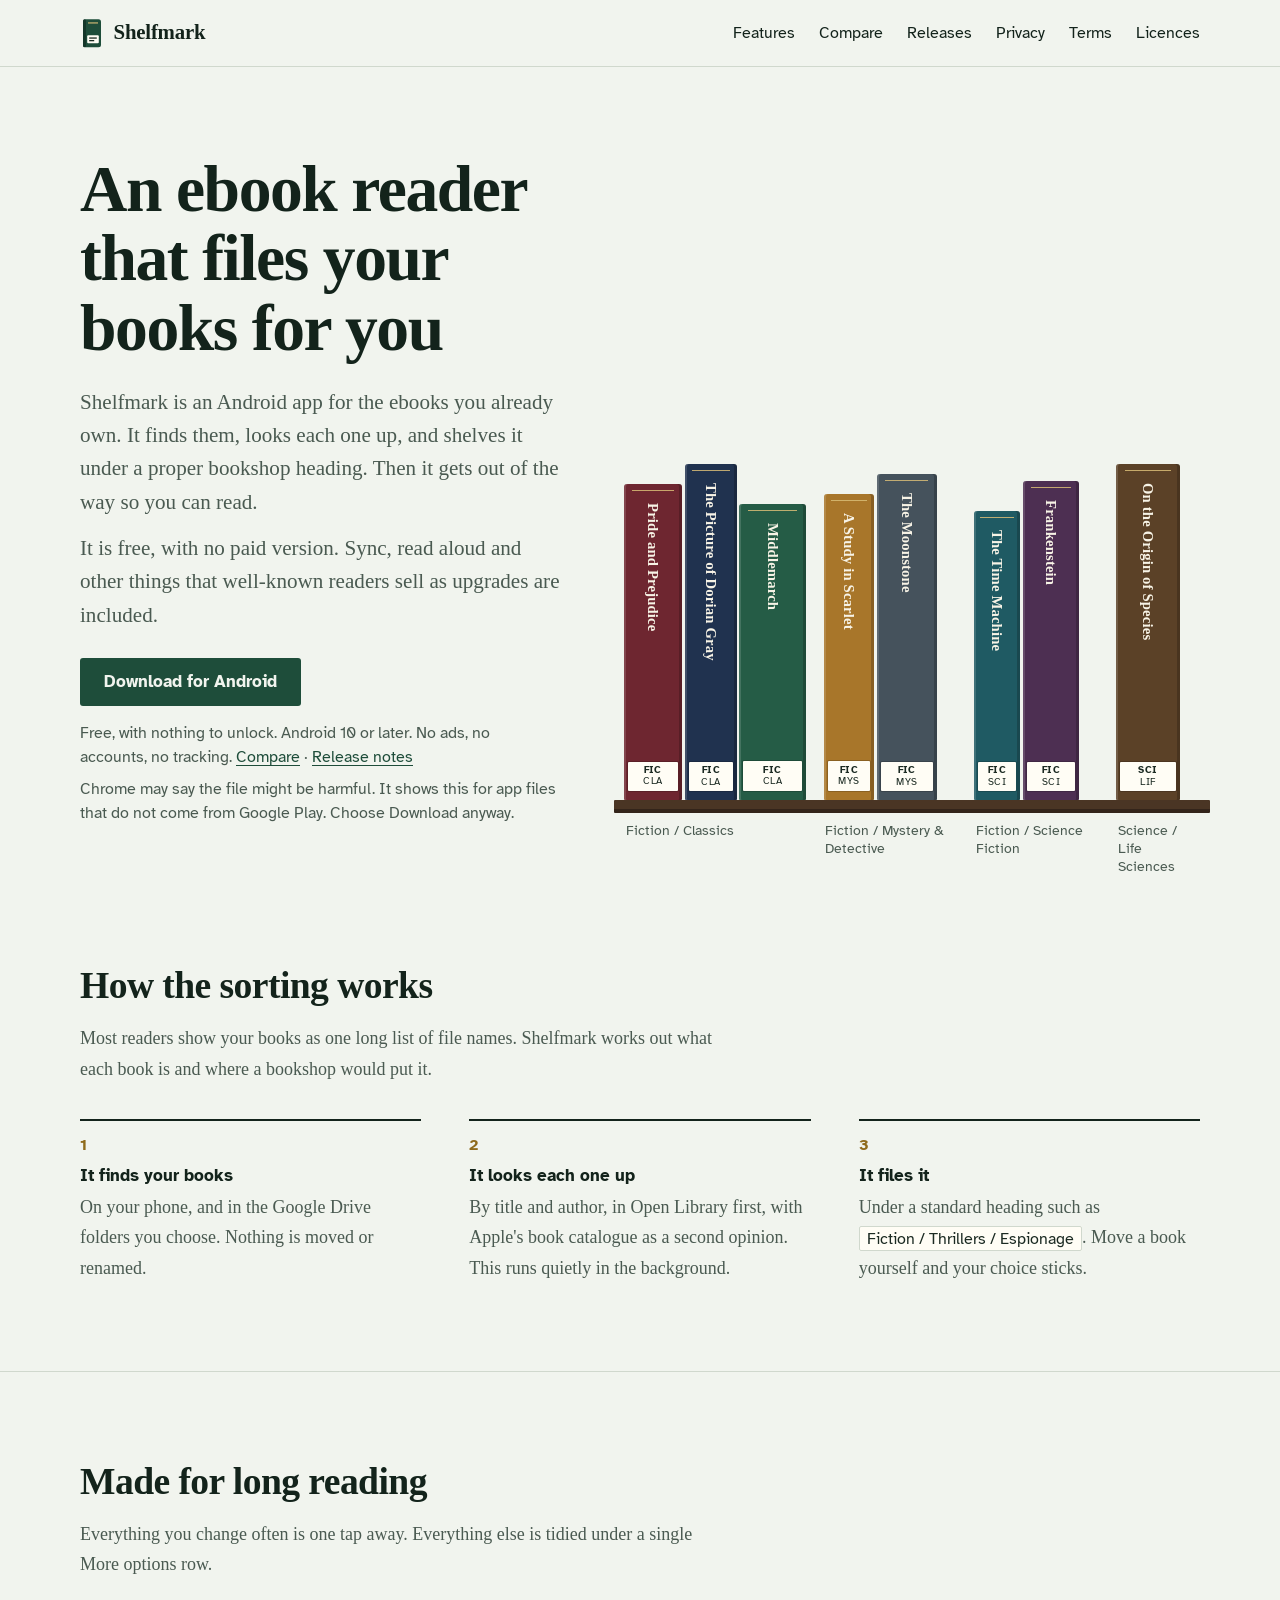
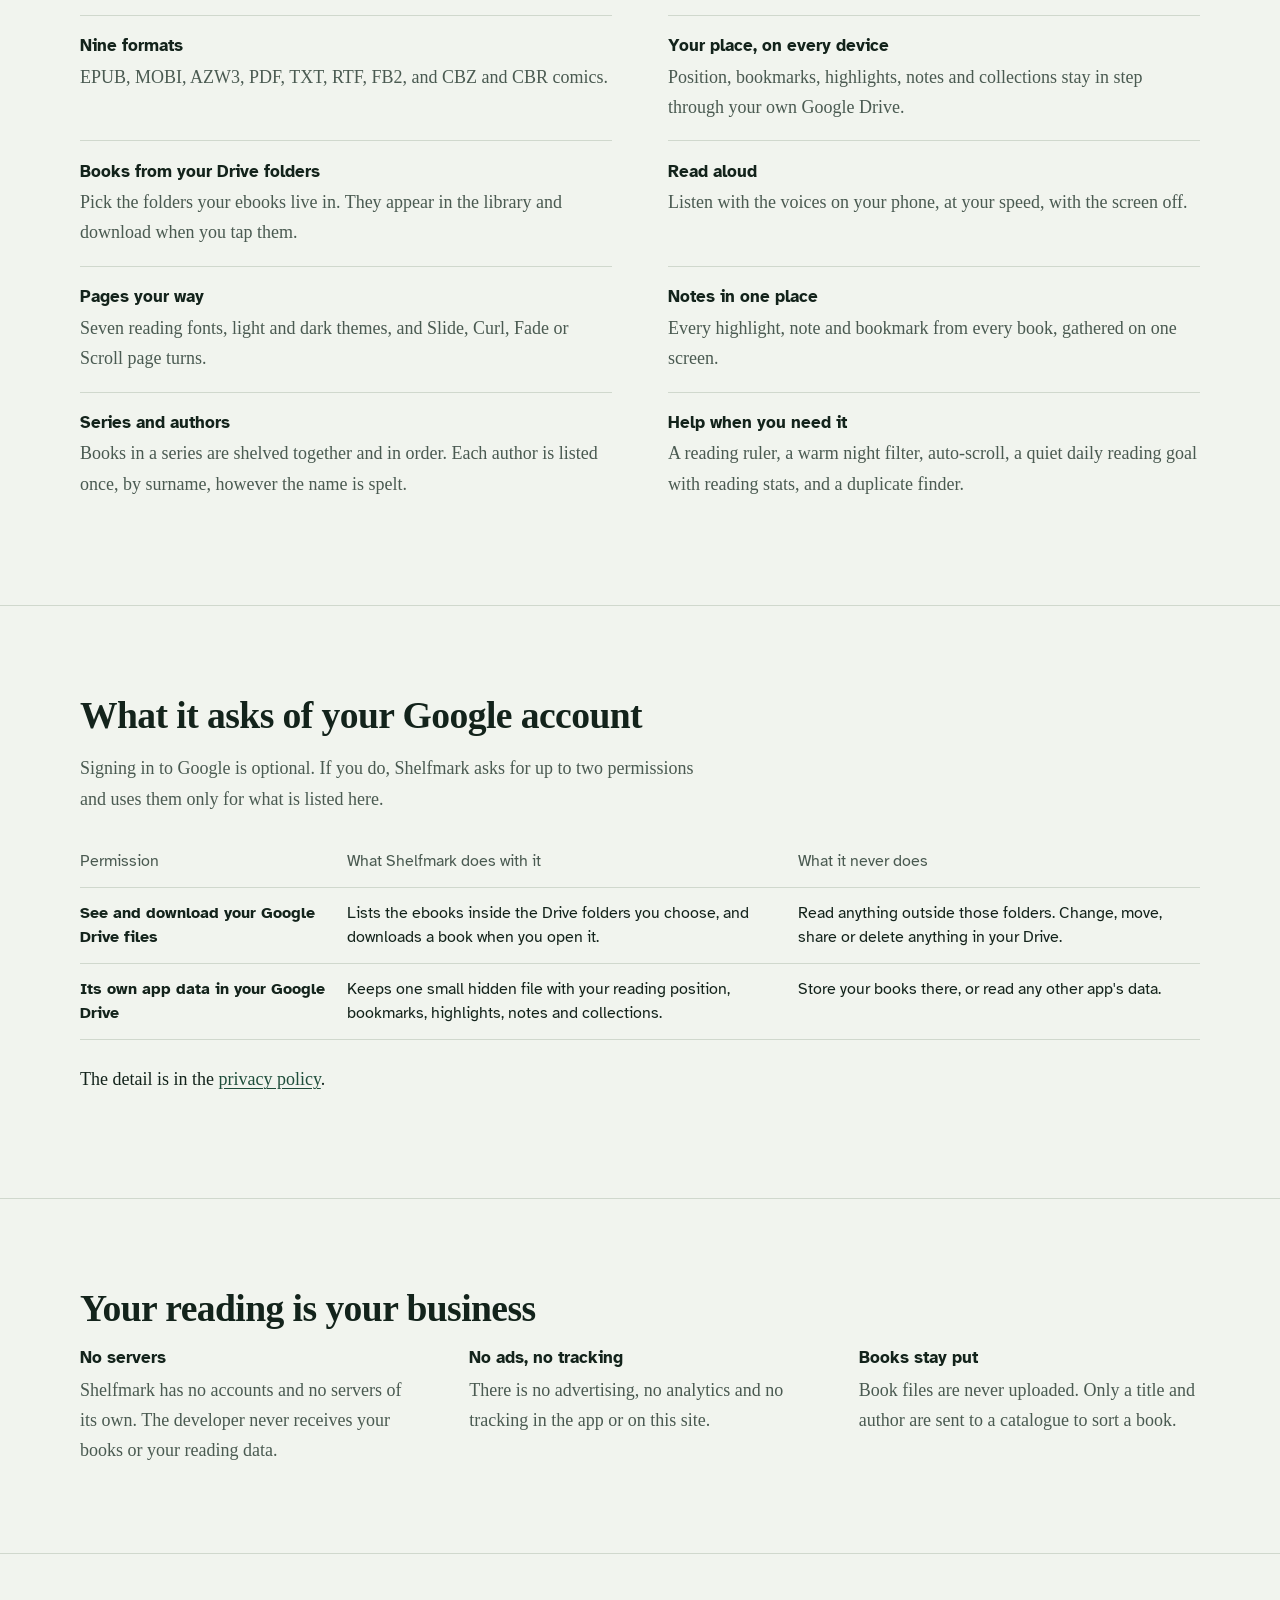
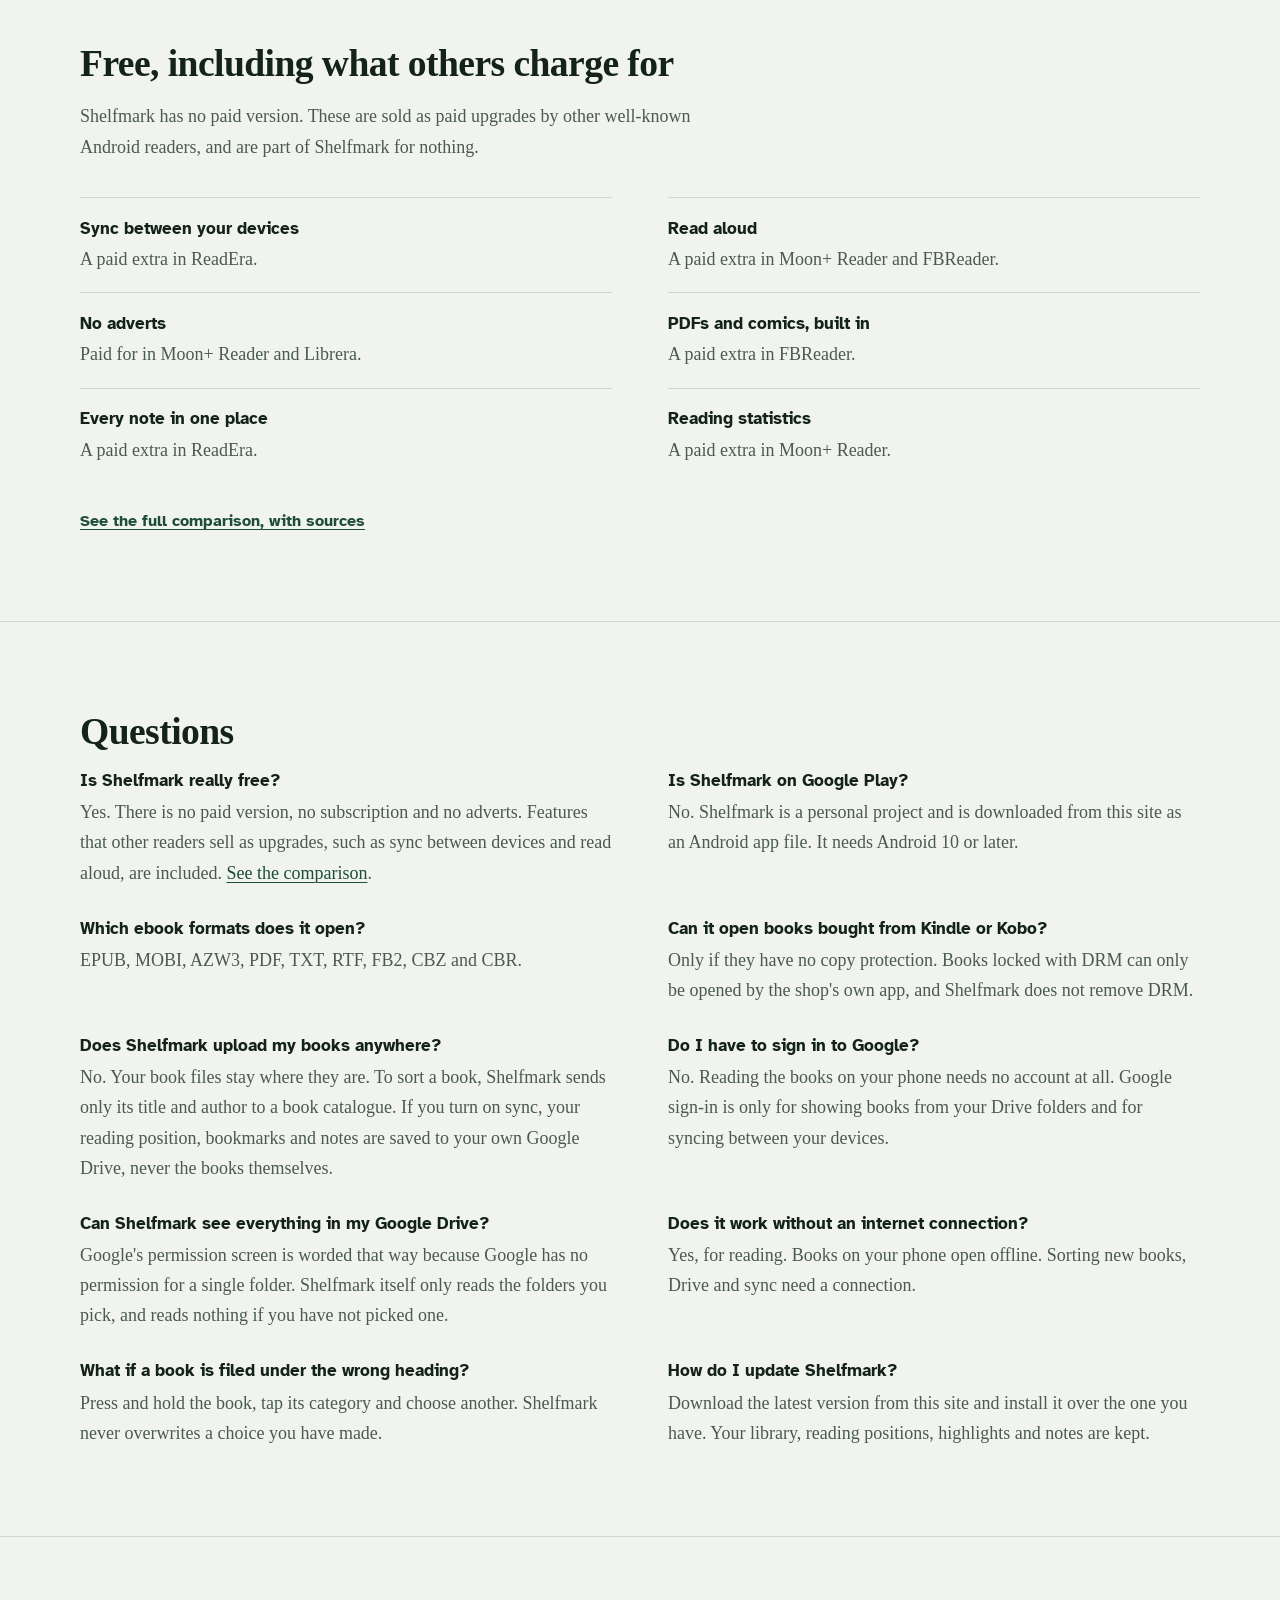
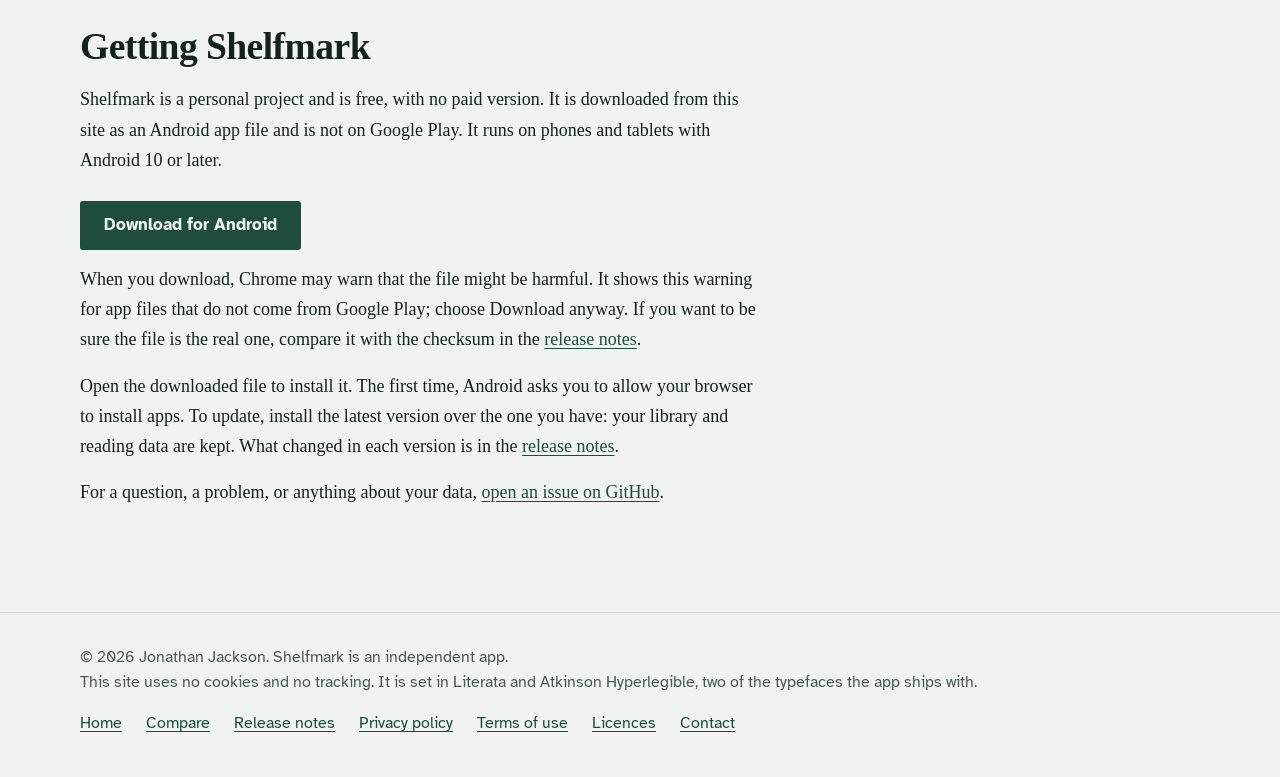
==== commit eb4ba271: "Correct the PDF row for Moon+ Reader" ====
--- a/index.html
+++ b/index.html
@@ -117,7 +117,7 @@
 <div><dt>Sync between your devices</dt><dd>A paid extra in ReadEra.</dd></div>
 <div><dt>Read aloud</dt><dd>A paid extra in Moon+ Reader and FBReader.</dd></div>
 <div><dt>No adverts</dt><dd>Paid for in Moon+ Reader and Librera.</dd></div>
-<div><dt>PDFs, built in</dt><dd>A paid extra in Moon+ Reader and FBReader.</dd></div>
+<div><dt>PDFs and comics, built in</dt><dd>A paid extra in FBReader.</dd></div>
 <div><dt>Every note in one place</dt><dd>A paid extra in ReadEra.</dd></div>
 <div><dt>Reading statistics</dt><dd>A paid extra in Moon+ Reader.</dd></div>
 </dl>
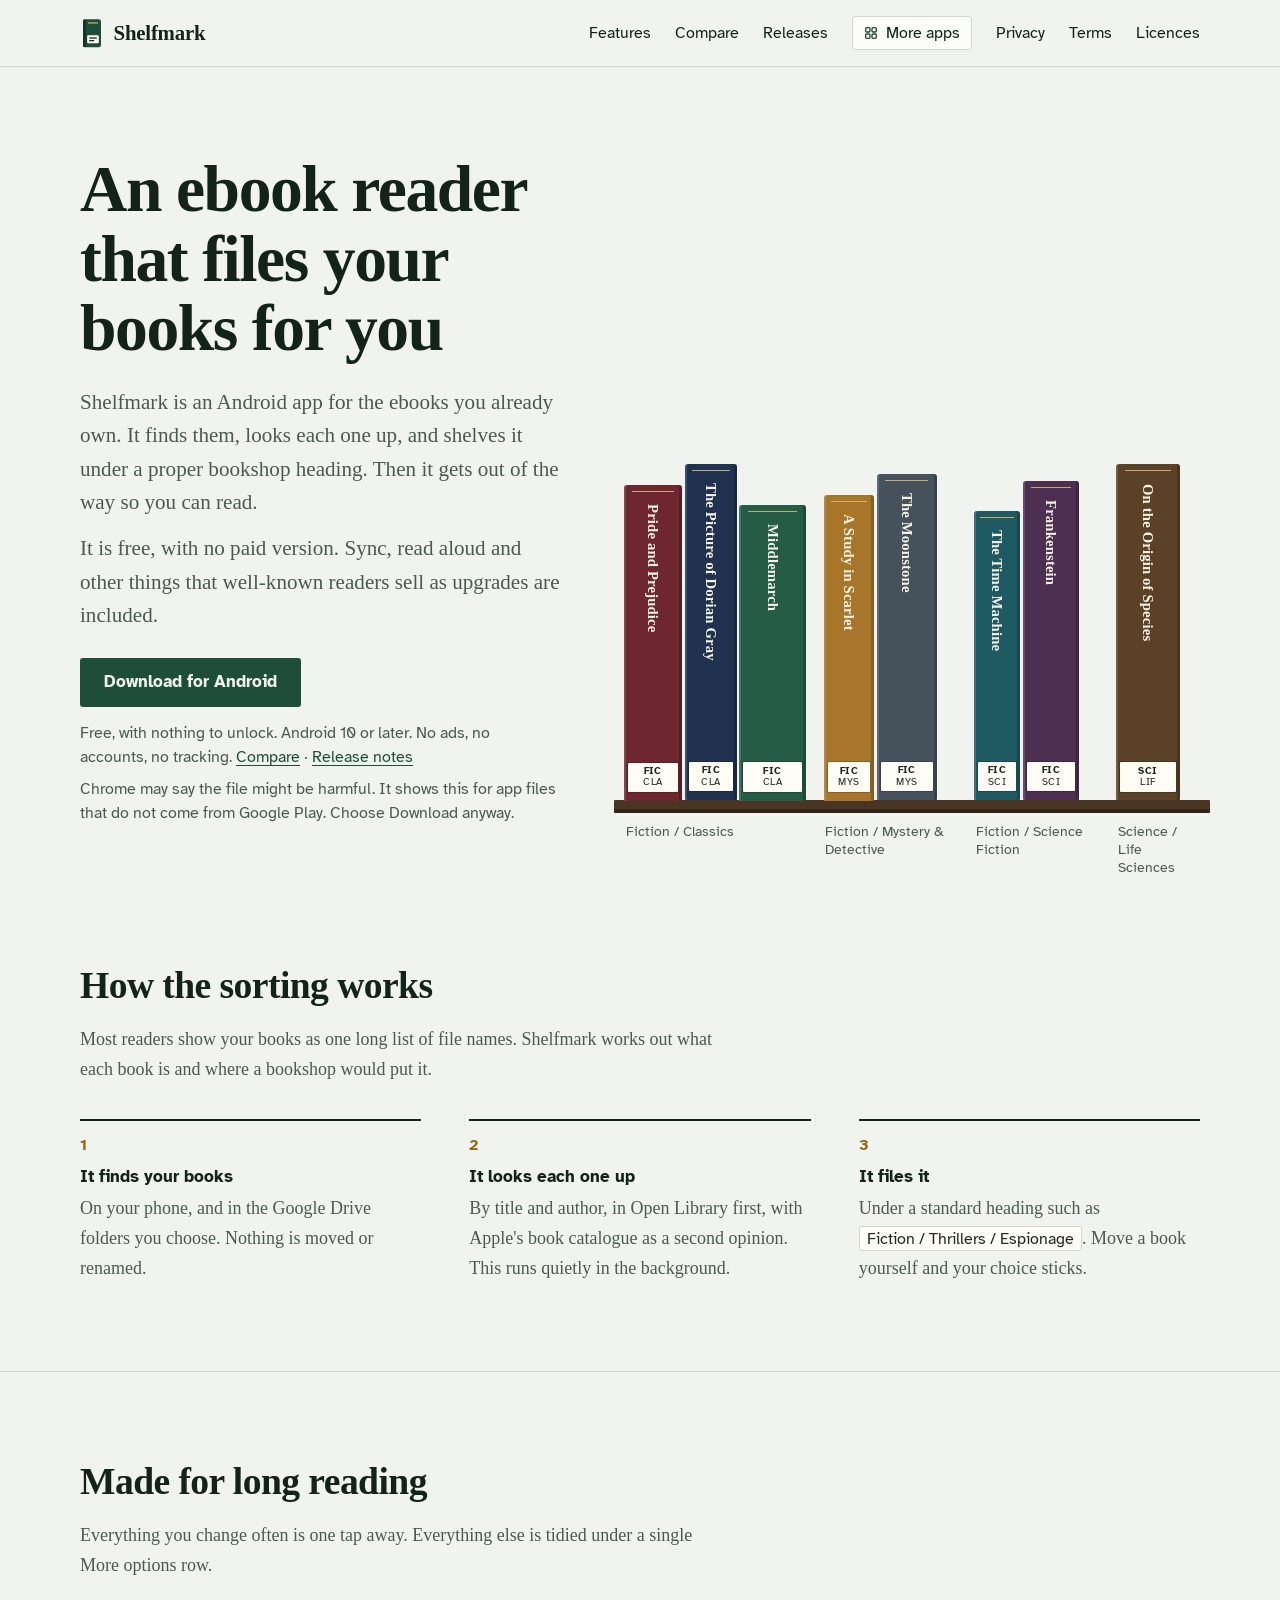
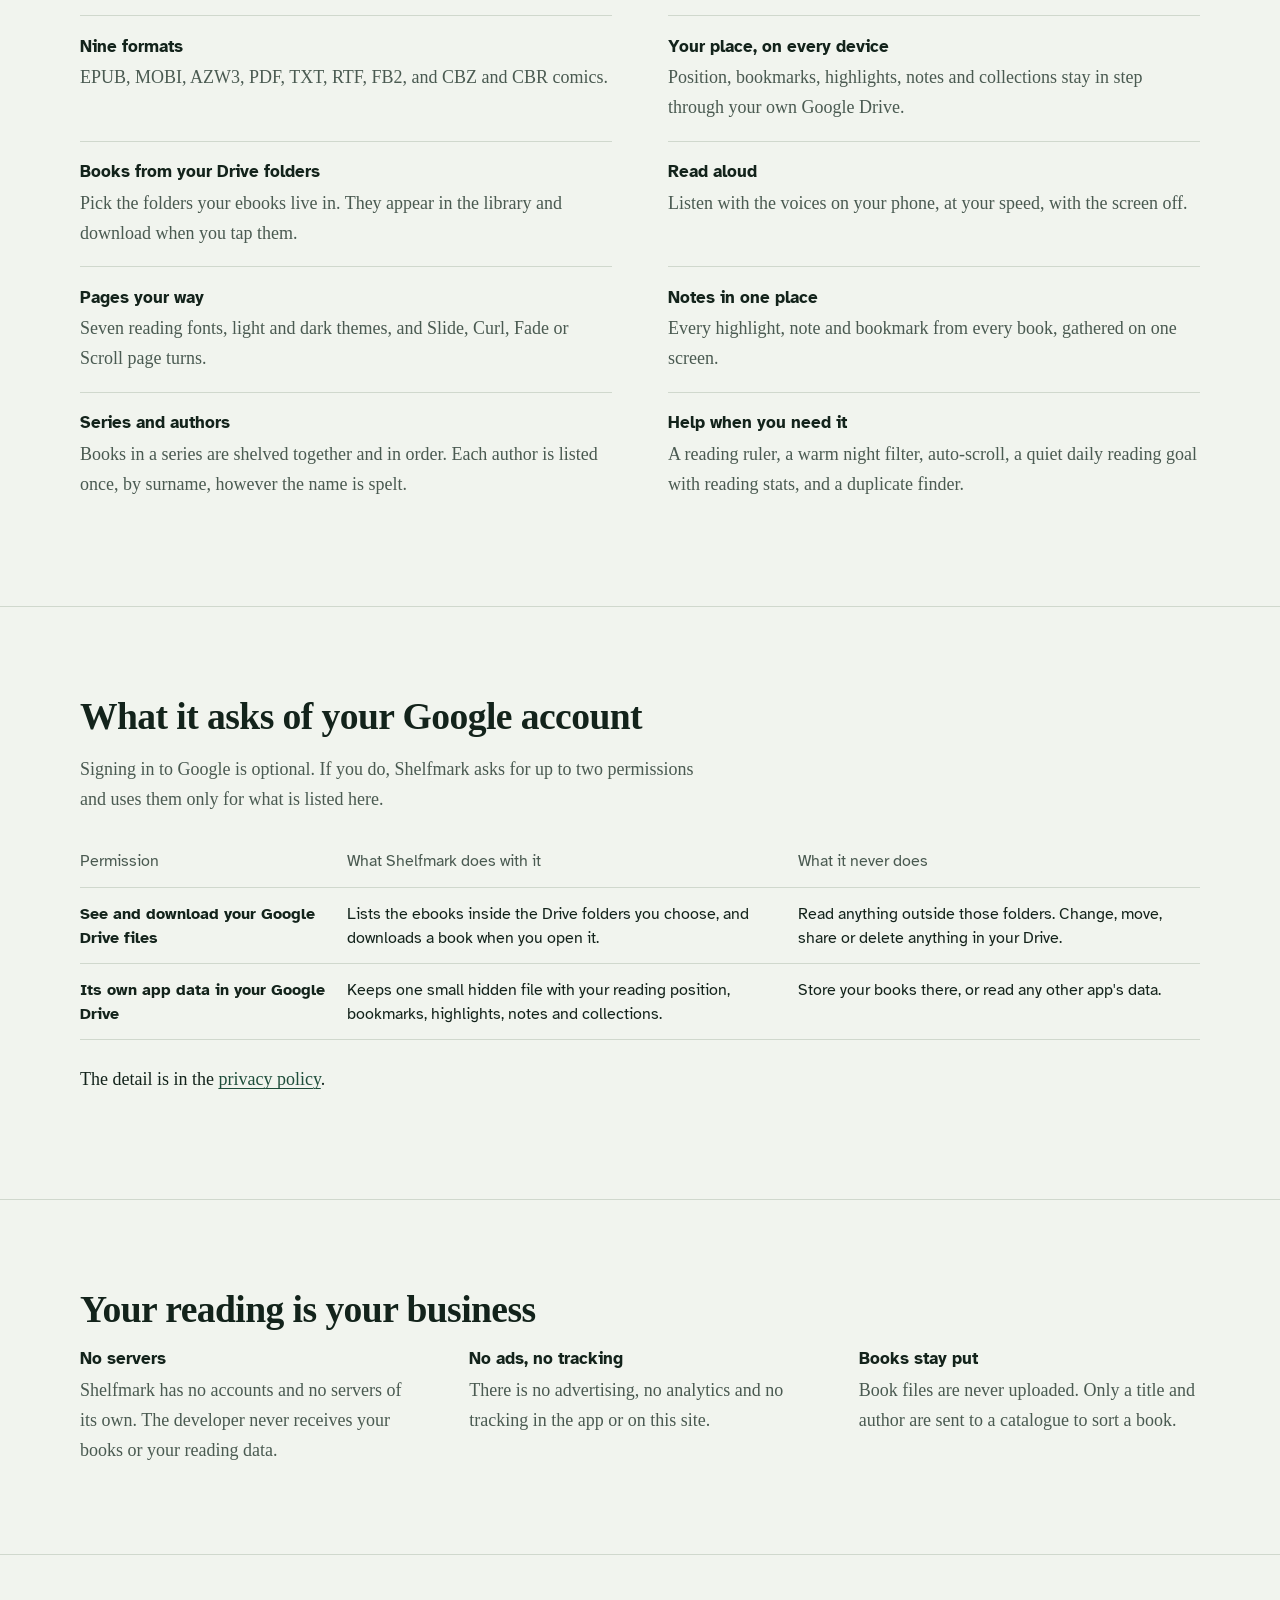
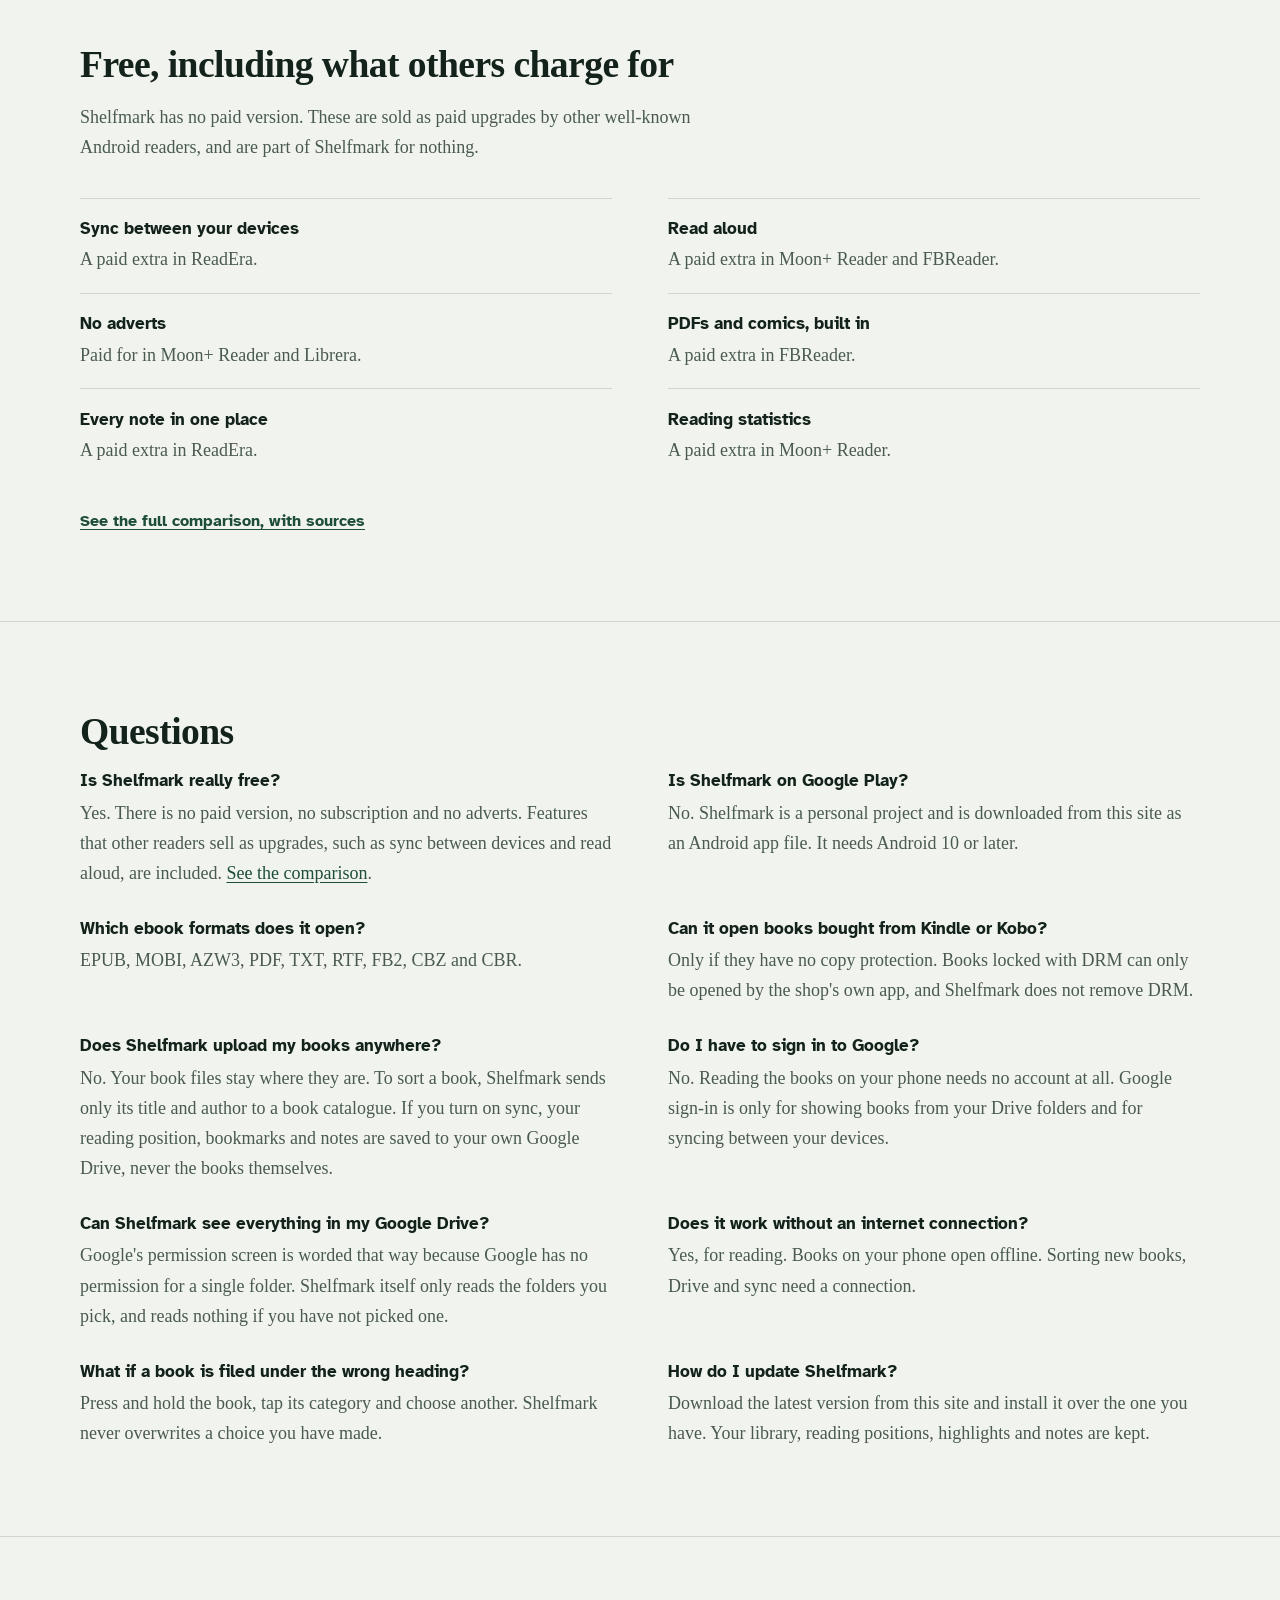
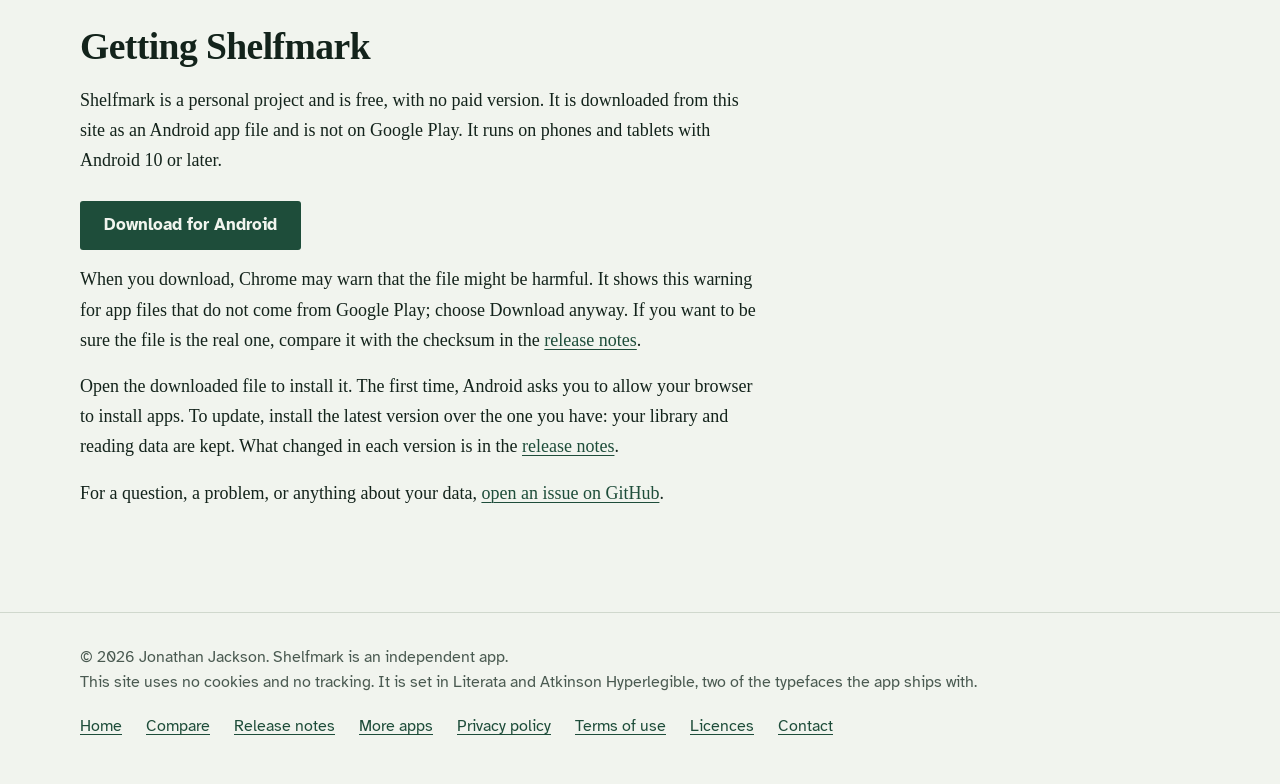
==== commit 9e47ccdd: "Add a More apps page and fix tables on phones Every page gains a More apps link to the developer's o" ====
--- a/index.html
+++ b/index.html
@@ -24,7 +24,7 @@
 <link rel="apple-touch-icon" href="assets/apple-touch-icon.png">
 <link rel="preload" href="assets/fonts/literata-latin-700-normal.woff2" as="font" type="font/woff2" crossorigin>
 <link rel="preload" href="assets/fonts/literata-latin-400-normal.woff2" as="font" type="font/woff2" crossorigin>
-<link rel="stylesheet" href="assets/site.css?v=4">
+<link rel="stylesheet" href="assets/site.css?v=5">
 <script type="application/ld+json">{"@context":"https://schema.org","@type":"SoftwareApplication","name":"Shelfmark","url":"https://customgpter.github.io/shelfmark/","description":"Shelfmark is an Android ebook reader that finds your books, files them under standard bookshop headings and keeps your place across your devices.","applicationCategory":"ReferenceApplication","applicationSubCategory":"Ebook reader","operatingSystem":"Android 10 or later","softwareVersion":"1.22","downloadUrl":"https://github.com/CustomGPTer/shelfmark/releases/latest/download/Shelfmark.apk","releaseNotes":"https://customgpter.github.io/shelfmark/releases.html","offers":{"@type":"Offer","price":"0","priceCurrency":"GBP"},"inLanguage":"en-GB","image":"https://customgpter.github.io/shelfmark/assets/og.png","featureList":["Reads EPUB, MOBI, AZW3, PDF, TXT, RTF, FB2, CBZ and CBR","Sorts books into bookshop categories automatically","Google Drive folder library","Sync of reading position, bookmarks, highlights and notes","Read aloud","Themes, fonts and page-turn styles"],"author":{"@type":"Person","name":"Jonathan Jackson"}}</script>
 <script type="application/ld+json">{"@context":"https://schema.org","@type":"WebSite","name":"Shelfmark","url":"https://customgpter.github.io/shelfmark/","inLanguage":"en-GB"}</script>
 <script type="application/ld+json">{"@context":"https://schema.org","@type":"FAQPage","mainEntity":[{"@type":"Question","name":"Is Shelfmark really free?","acceptedAnswer":{"@type":"Answer","text":"Yes. There is no paid version, no subscription and no adverts. Features that other readers sell as upgrades, such as sync between devices and read aloud, are included."}},{"@type":"Question","name":"Is Shelfmark on Google Play?","acceptedAnswer":{"@type":"Answer","text":"No. Shelfmark is a personal project and is downloaded from this site as an Android app file. It needs Android 10 or later."}},{"@type":"Question","name":"Which ebook formats does it open?","acceptedAnswer":{"@type":"Answer","text":"EPUB, MOBI, AZW3, PDF, TXT, RTF, FB2, CBZ and CBR."}},{"@type":"Question","name":"Can it open books bought from Kindle or Kobo?","acceptedAnswer":{"@type":"Answer","text":"Only if they have no copy protection. Books locked with DRM can only be opened by the shop's own app, and Shelfmark does not remove DRM."}},{"@type":"Question","name":"Does Shelfmark upload my books anywhere?","acceptedAnswer":{"@type":"Answer","text":"No. Your book files stay where they are. To sort a book, Shelfmark sends only its title and author to a book catalogue. If you turn on sync, your reading position, bookmarks and notes are saved to your own Google Drive, never the books themselves."}},{"@type":"Question","name":"Do I have to sign in to Google?","acceptedAnswer":{"@type":"Answer","text":"No. Reading the books on your phone needs no account at all. Google sign-in is only for showing books from your Drive folders and for syncing between your devices."}},{"@type":"Question","name":"Can Shelfmark see everything in my Google Drive?","acceptedAnswer":{"@type":"Answer","text":"Google's permission screen is worded that way because Google has no permission for a single folder. Shelfmark itself only reads the folders you pick, and reads nothing if you have not picked one."}},{"@type":"Question","name":"Does it work without an internet connection?","acceptedAnswer":{"@type":"Answer","text":"Yes, for reading. Books on your phone open offline. Sorting new books, Drive and sync need a connection."}},{"@type":"Question","name":"What if a book is filed under the wrong heading?","acceptedAnswer":{"@type":"Answer","text":"Press and hold the book, tap its category and choose another. Shelfmark never overwrites a choice you have made."}},{"@type":"Question","name":"How do I update Shelfmark?","acceptedAnswer":{"@type":"Answer","text":"Download the latest version from this site and install it over the one you have. Your library, reading positions, highlights and notes are kept."}}]}</script>
@@ -34,7 +34,7 @@
 <header class="masthead">
 <div class="wrap">
 <a class="brand" href="./" aria-label="Shelfmark home"><svg viewBox="0 0 24 30" aria-hidden="true"><rect x="3" y="1" width="18" height="28" rx="2.5" fill="#1e4d3a"/><rect x="3" y="1" width="3" height="28" rx="1.5" fill="#143629"/><rect x="8" y="4.2" width="10" height="1.1" fill="#d9bd76"/><rect x="7.2" y="17" width="11.6" height="8" rx="1" fill="#fffdf5"/><rect x="9.2" y="19.2" width="7.6" height="1.3" fill="#1b2a22"/><rect x="9.2" y="21.8" width="5" height="1.3" fill="#1b2a22"/></svg><span>Shelfmark</span></a>
-<nav aria-label="Main"><ul><li><a href="./#features">Features</a></li><li><a href="compare.html">Compare</a></li><li><a href="releases.html">Releases</a></li><li><a href="privacy.html">Privacy</a></li><li><a href="terms.html">Terms</a></li><li><a href="licences.html">Licences</a></li></ul></nav>
+<nav aria-label="Main"><ul><li><a href="./#features">Features</a></li><li><a href="compare.html">Compare</a></li><li><a href="releases.html">Releases</a></li><li><a class="more-apps" href="more-apps.html"><svg viewBox="0 0 24 24" aria-hidden="true"><rect x="4" y="4" width="6.5" height="6.5" rx="1.6"/><rect x="13.5" y="4" width="6.5" height="6.5" rx="1.6"/><rect x="4" y="13.5" width="6.5" height="6.5" rx="1.6"/><rect x="13.5" y="13.5" width="6.5" height="6.5" rx="1.6"/></svg>More apps</a></li><li><a href="privacy.html">Privacy</a></li><li><a href="terms.html">Terms</a></li><li><a href="licences.html">Licences</a></li></ul></nav>
 </div>
 </header>
 <main id="main">
@@ -155,6 +155,7 @@
 <li><a href="./">Home</a></li>
 <li><a href="compare.html">Compare</a></li>
 <li><a href="releases.html">Release notes</a></li>
+<li><a href="more-apps.html">More apps</a></li>
 <li><a href="privacy.html">Privacy policy</a></li>
 <li><a href="terms.html">Terms of use</a></li>
 <li><a href="licences.html">Licences</a></li>
--- a/assets/site.css
+++ b/assets/site.css
@@ -139,7 +139,7 @@
 .shops td{font-weight:400;min-width:9.5rem}
 .cmp .app{display:none}
 .key{font:400 .95rem/1.55 var(--sans);color:var(--soft);margin:0 0 .6rem}
-@media (max-width:46rem){
+@media (max-width:54rem){
   .cmp{min-width:0}
   .cmp thead{position:absolute;width:1px;height:1px;overflow:hidden;clip-path:inset(50%)}
   .cmp tbody,.cmp tr,.cmp th,.cmp td{display:block}
@@ -169,3 +169,41 @@
 .colophon ul{display:flex;flex-wrap:wrap;gap:.3rem 1.5rem;list-style:none;margin:0;padding:0}
 .colophon p{margin:0}
 .after-table{margin-top:1.5rem}
+
+/* ---------- more apps, and fixes for phones */
+.masthead nav ul{align-items:center}
+.masthead nav a.more-apps{display:inline-flex;align-items:center;gap:.45rem;border:1px solid var(--rule);border-radius:3px;background:var(--sheet);padding:.3rem .7rem .3rem .6rem}
+.masthead nav a.more-apps svg{width:1em;height:1em;flex:none;fill:none;stroke:var(--green);stroke-width:2;stroke-linecap:round;stroke-linejoin:round}
+.masthead nav a.more-apps:hover,.masthead nav a.more-apps[aria-current="page"]{text-decoration:none;border-color:var(--green)}
+/* On a phone the legal pages are reached from the foot of the page, which keeps the header to one line. */
+@media (max-width:40rem){.masthead nav ul{gap:.25rem .75rem;font-size:.95rem}.masthead nav a.more-apps{padding:.28rem .6rem .28rem .5rem;gap:.38rem}.masthead nav li:nth-last-child(-n+3){display:none}}
+@media (max-width:23.5rem){.masthead nav ul{gap:.25rem .65rem}.masthead nav a.more-apps svg{display:none}.masthead nav a.more-apps{padding-inline:.6rem}}
+.doc .mapps{list-style:none;margin:2.4rem 0 0;padding:0;display:grid;gap:1.4rem}
+@media (min-width:50rem){.doc .mapps{grid-template-columns:repeat(2,minmax(0,1fr))}}
+.doc .mapp{margin:0;display:flex;flex-direction:column;background:var(--sheet);border:1px solid var(--rule);border-radius:6px;overflow:hidden}
+.mapp-cover{position:relative;height:6.5rem;background:linear-gradient(135deg,var(--b),var(--b2));overflow:hidden}
+.mapp-cover svg{position:absolute;right:-1.2rem;top:-1.6rem;width:11rem;height:11rem;max-width:none;opacity:.22}
+.mapp-body{display:flex;flex-direction:column;flex:1;padding:0 1.5rem 1.4rem}
+.mapp-icon{width:4.25rem;height:4.25rem;border-radius:1rem;margin-top:-2.1rem;position:relative;box-shadow:0 0 0 4px var(--sheet)}
+.doc .mapp h2{font-size:1.6rem;margin:.9rem 0 .1rem}
+.mapp-kind{font:400 1rem/1.4 var(--sans);color:var(--soft);margin:0 0 .8rem}
+.mapp-say{color:var(--soft);margin:0 0 1.2rem}
+.mapp-go{display:flex;flex-wrap:wrap;align-items:center;gap:.7rem 1.4rem;margin:auto 0 0;font:700 1rem/1.4 var(--sans)}
+.mapp-go .button{font-size:1rem;padding:.75rem 1.15rem}
+.mapp-needs{font:400 .92rem/1.5 var(--sans);color:var(--soft);margin:.9rem 0 0}
+.doc .mapps + .measure h2{margin-top:3.2rem}
+.doc a{overflow-wrap:anywhere}
+.colophon li a{display:inline-block;padding-block:.2rem}
+/* On a phone a table becomes a stack: the row's name, then its cells side by side. */
+@media (max-width:40rem){
+  table:not(.cmp),table:not(.cmp) thead,table:not(.cmp) tbody{display:block}
+  table:not(.cmp) tr{display:flex;flex-wrap:wrap;gap:.3rem 1.1rem;padding:.9rem 0;border-top:1px solid var(--rule)}
+  table:not(.cmp) thead tr{border-top:0;padding-top:0}
+  table:not(.cmp) tbody tr:last-child{border-bottom:1px solid var(--rule)}
+  table:not(.cmp) th,table:not(.cmp) td{display:block;border:0;padding:0;flex:1 1 0;min-width:0;overflow-wrap:break-word}
+  table:not(.cmp) tr>:first-child{flex:0 0 100%;min-width:0}
+}
+/* the shelf on a narrow phone: room for every title, and nothing wider than the screen */
+@media (max-width:40rem){.shelf{--h:15.5rem}.spine .t{font-size:.7rem}}
+@media (max-width:22.5rem){.shelf{font-size:.7rem;column-gap:.6em}.board{margin-inline:-.3rem}}
+/* ---------- end of more apps, and fixes for phones */
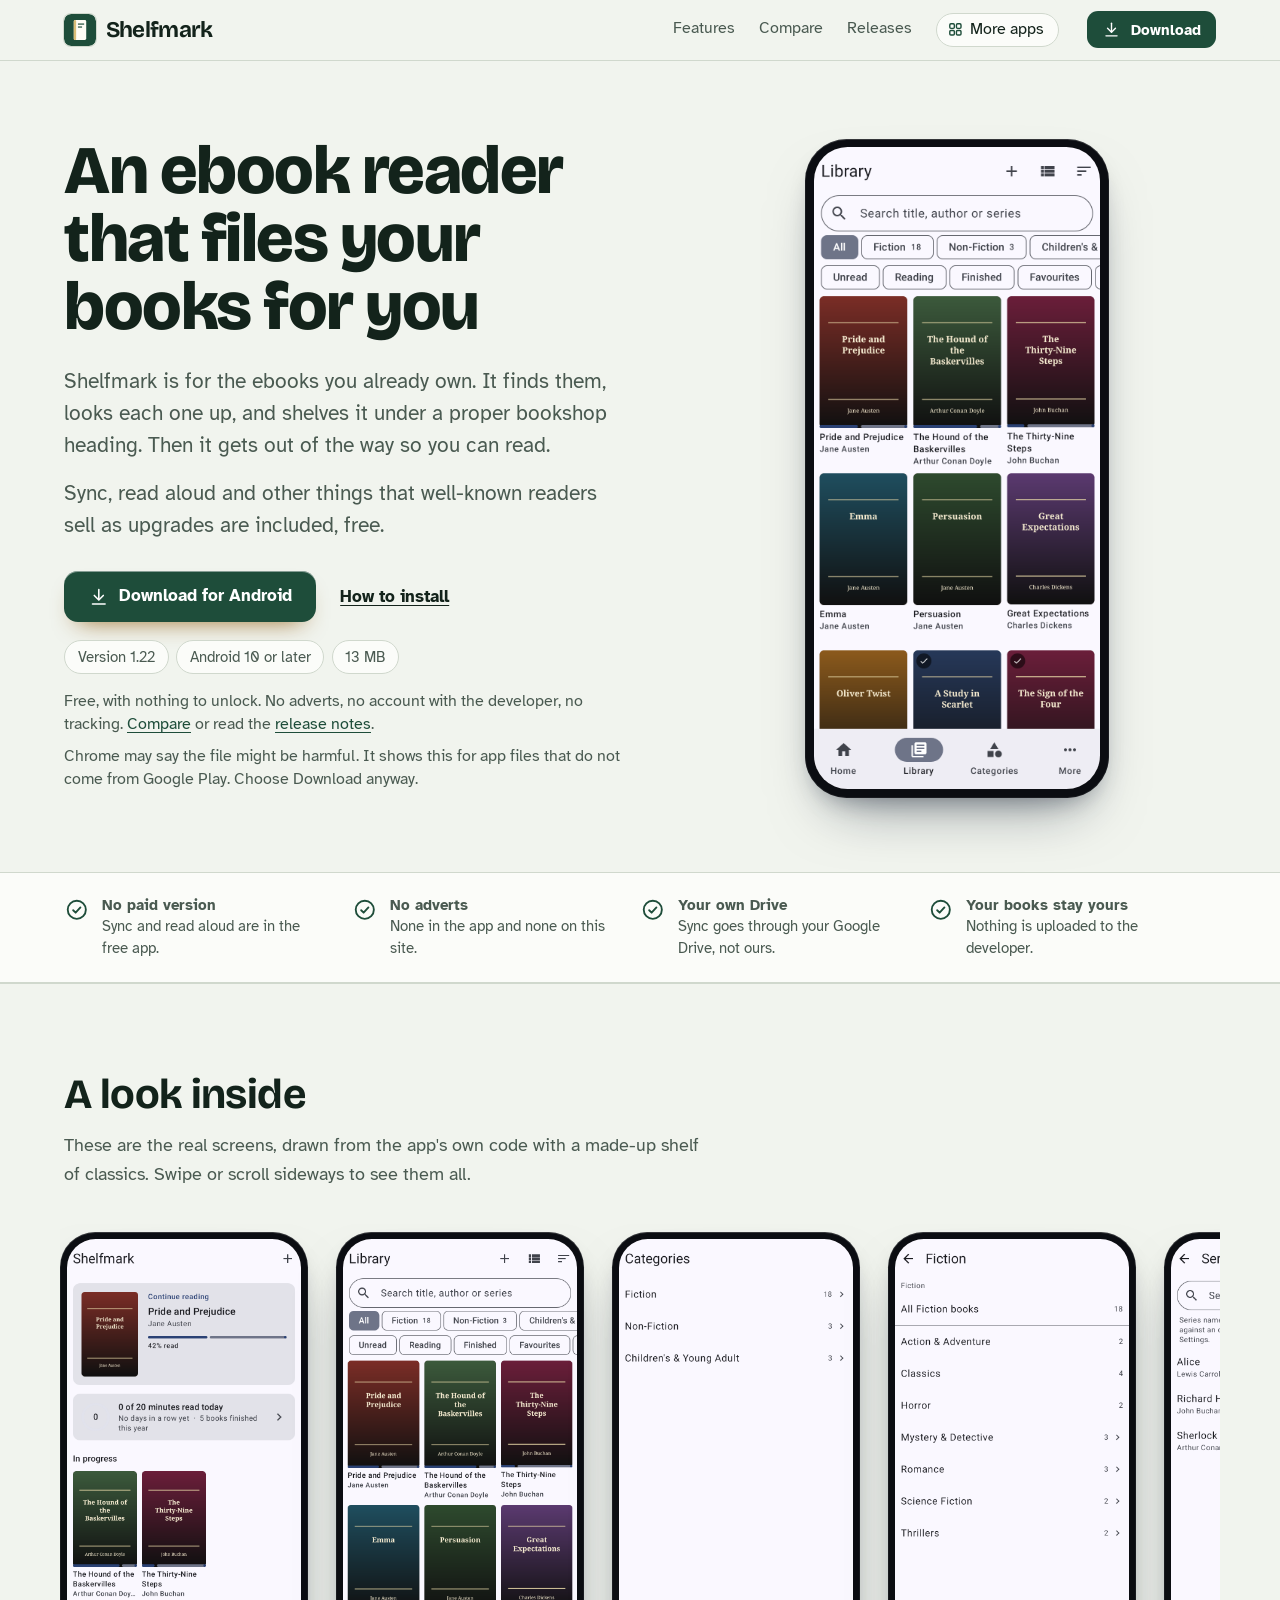
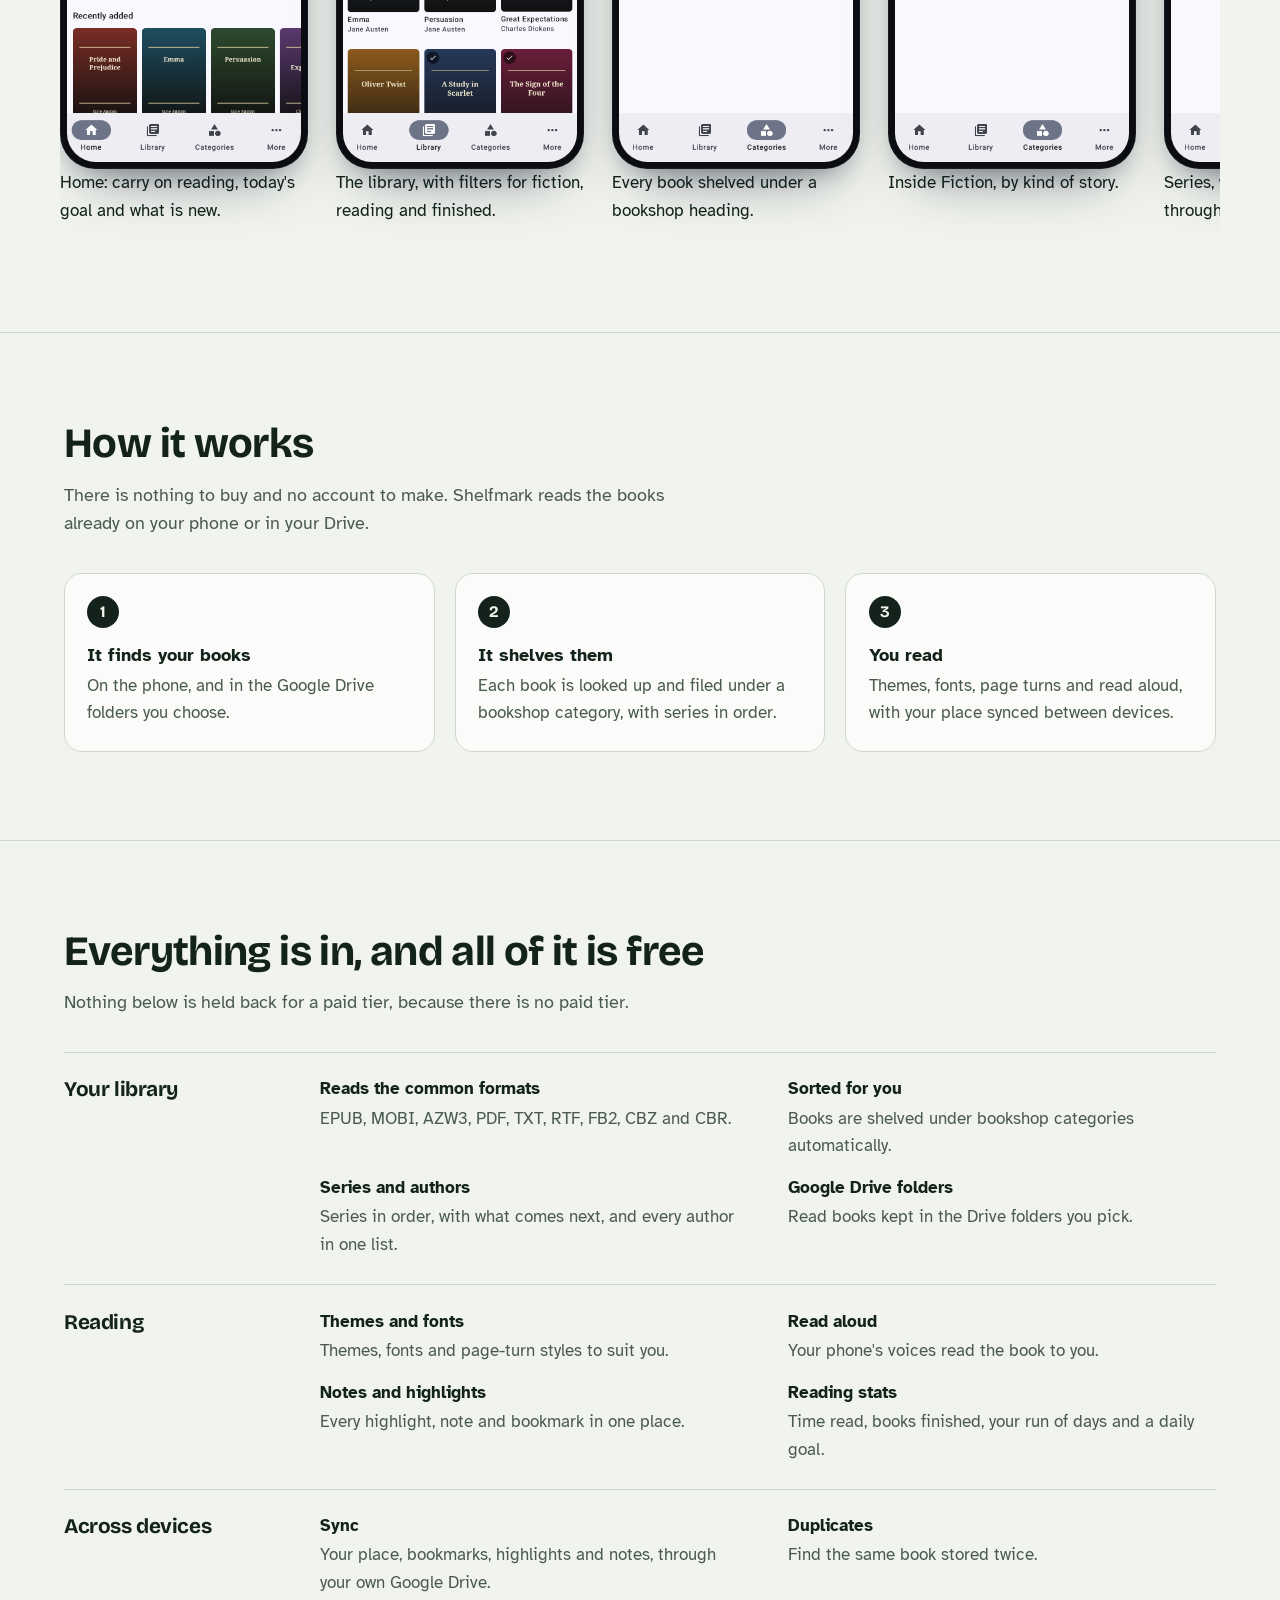
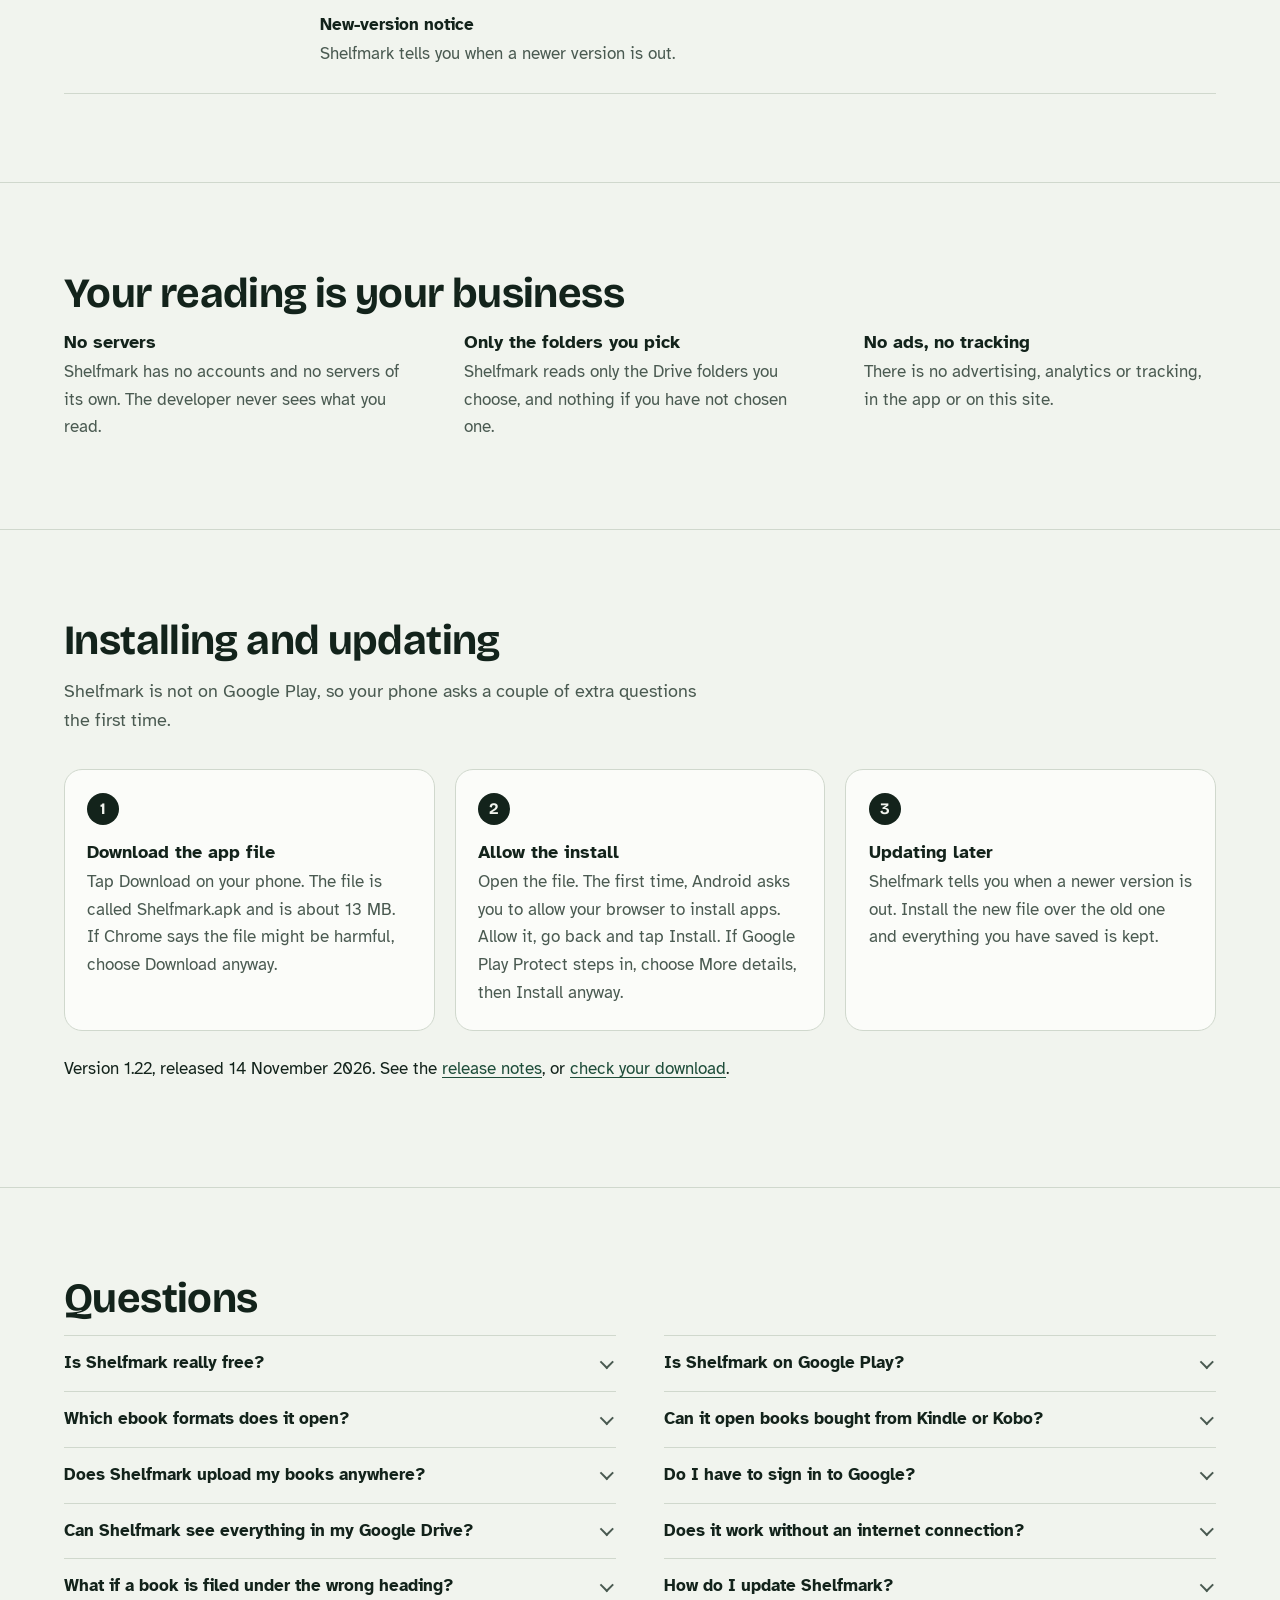
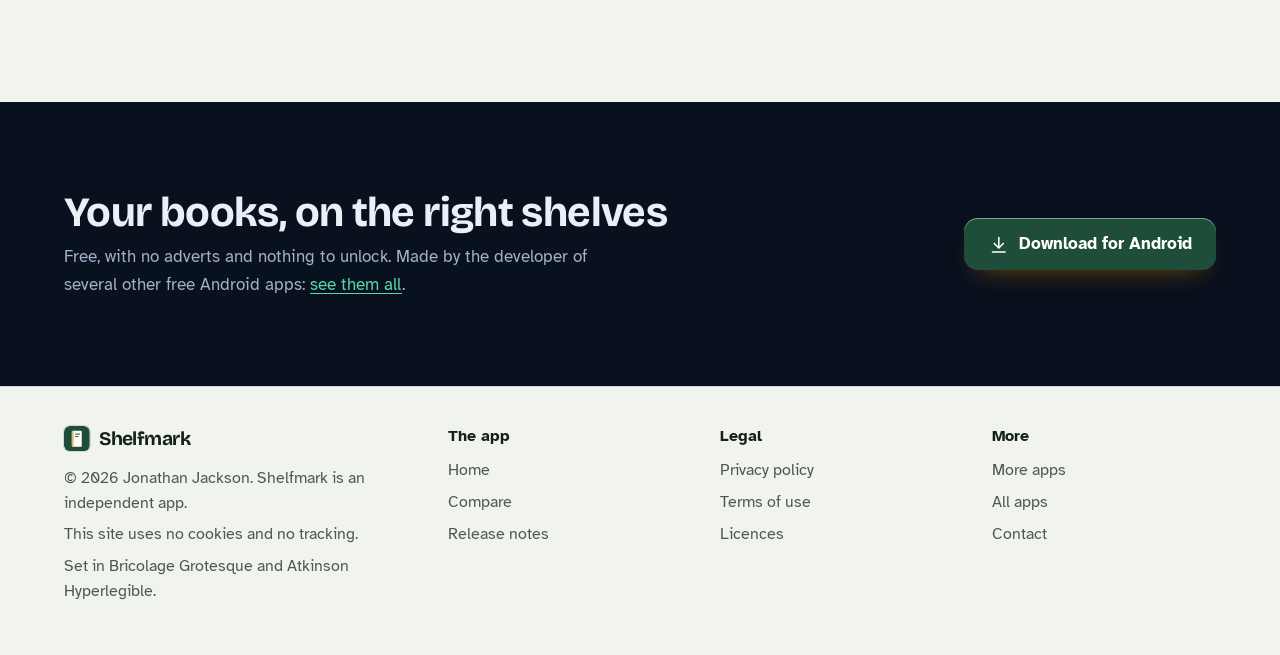
==== commit 0e1b885c: "Rebuild the site on the house layout, with screens from the app" ====
--- a/index.html
+++ b/index.html
@@ -3,38 +3,41 @@
 <head>
 <meta charset="utf-8">
 <meta name="viewport" content="width=device-width, initial-scale=1">
-<title>Shelfmark: the Android ebook reader that sorts your library</title>
-<meta name="description" content="Shelfmark is a free Android ebook reader that files your books under bookshop headings and keeps your place across devices. No paid version, no ads, no accounts.">
+<title>Shelfmark: a free ebook reader that files your books for you</title>
+<meta name="description" content="Shelfmark is a free Android ebook reader that finds your books, shelves each one under a proper bookshop heading, and syncs your place through your own Google Drive. No adverts, nothing to unlock.">
 <meta name="author" content="Jonathan Jackson">
 <link rel="canonical" href="https://customgpter.github.io/shelfmark/">
 <meta name="theme-color" content="#f1f4ee" media="(prefers-color-scheme: light)">
 <meta name="theme-color" content="#0d1411" media="(prefers-color-scheme: dark)">
 <meta property="og:type" content="website">
 <meta property="og:site_name" content="Shelfmark">
-<meta property="og:title" content="Shelfmark: the Android ebook reader that sorts your library">
-<meta property="og:description" content="Shelfmark is a free Android ebook reader that files your books under bookshop headings and keeps your place across devices. No paid version, no ads, no accounts.">
+<meta property="og:title" content="Shelfmark: a free ebook reader that files your books for you">
+<meta property="og:description" content="Shelfmark is a free Android ebook reader that finds your books, shelves each one under a proper bookshop heading, and syncs your place through your own Google Drive. No adverts, nothing to unlock.">
 <meta property="og:url" content="https://customgpter.github.io/shelfmark/">
 <meta property="og:image" content="https://customgpter.github.io/shelfmark/assets/og.png">
 <meta property="og:image:width" content="1200">
 <meta property="og:image:height" content="630">
-<meta property="og:image:alt" content="A shelf of book spines, each carrying a Shelfmark category label">
+<meta property="og:image:alt" content="Shelfmark&#x27;s library of book covers">
 <meta property="og:locale" content="en_GB">
 <meta name="twitter:card" content="summary_large_image">
-<link rel="icon" href="assets/favicon.svg" type="image/svg+xml">
-<link rel="apple-touch-icon" href="assets/apple-touch-icon.png">
-<link rel="preload" href="assets/fonts/literata-latin-700-normal.woff2" as="font" type="font/woff2" crossorigin>
-<link rel="preload" href="assets/fonts/literata-latin-400-normal.woff2" as="font" type="font/woff2" crossorigin>
-<link rel="stylesheet" href="assets/site.css?v=5">
-<script type="application/ld+json">{"@context":"https://schema.org","@type":"SoftwareApplication","name":"Shelfmark","url":"https://customgpter.github.io/shelfmark/","description":"Shelfmark is an Android ebook reader that finds your books, files them under standard bookshop headings and keeps your place across your devices.","applicationCategory":"ReferenceApplication","applicationSubCategory":"Ebook reader","operatingSystem":"Android 10 or later","softwareVersion":"1.22","downloadUrl":"https://github.com/CustomGPTer/shelfmark/releases/latest/download/Shelfmark.apk","releaseNotes":"https://customgpter.github.io/shelfmark/releases.html","offers":{"@type":"Offer","price":"0","priceCurrency":"GBP"},"inLanguage":"en-GB","image":"https://customgpter.github.io/shelfmark/assets/og.png","featureList":["Reads EPUB, MOBI, AZW3, PDF, TXT, RTF, FB2, CBZ and CBR","Sorts books into bookshop categories automatically","Google Drive folder library","Sync of reading position, bookmarks, highlights and notes","Read aloud","Themes, fonts and page-turn styles"],"author":{"@type":"Person","name":"Jonathan Jackson"}}</script>
-<script type="application/ld+json">{"@context":"https://schema.org","@type":"WebSite","name":"Shelfmark","url":"https://customgpter.github.io/shelfmark/","inLanguage":"en-GB"}</script>
-<script type="application/ld+json">{"@context":"https://schema.org","@type":"FAQPage","mainEntity":[{"@type":"Question","name":"Is Shelfmark really free?","acceptedAnswer":{"@type":"Answer","text":"Yes. There is no paid version, no subscription and no adverts. Features that other readers sell as upgrades, such as sync between devices and read aloud, are included."}},{"@type":"Question","name":"Is Shelfmark on Google Play?","acceptedAnswer":{"@type":"Answer","text":"No. Shelfmark is a personal project and is downloaded from this site as an Android app file. It needs Android 10 or later."}},{"@type":"Question","name":"Which ebook formats does it open?","acceptedAnswer":{"@type":"Answer","text":"EPUB, MOBI, AZW3, PDF, TXT, RTF, FB2, CBZ and CBR."}},{"@type":"Question","name":"Can it open books bought from Kindle or Kobo?","acceptedAnswer":{"@type":"Answer","text":"Only if they have no copy protection. Books locked with DRM can only be opened by the shop's own app, and Shelfmark does not remove DRM."}},{"@type":"Question","name":"Does Shelfmark upload my books anywhere?","acceptedAnswer":{"@type":"Answer","text":"No. Your book files stay where they are. To sort a book, Shelfmark sends only its title and author to a book catalogue. If you turn on sync, your reading position, bookmarks and notes are saved to your own Google Drive, never the books themselves."}},{"@type":"Question","name":"Do I have to sign in to Google?","acceptedAnswer":{"@type":"Answer","text":"No. Reading the books on your phone needs no account at all. Google sign-in is only for showing books from your Drive folders and for syncing between your devices."}},{"@type":"Question","name":"Can Shelfmark see everything in my Google Drive?","acceptedAnswer":{"@type":"Answer","text":"Google's permission screen is worded that way because Google has no permission for a single folder. Shelfmark itself only reads the folders you pick, and reads nothing if you have not picked one."}},{"@type":"Question","name":"Does it work without an internet connection?","acceptedAnswer":{"@type":"Answer","text":"Yes, for reading. Books on your phone open offline. Sorting new books, Drive and sync need a connection."}},{"@type":"Question","name":"What if a book is filed under the wrong heading?","acceptedAnswer":{"@type":"Answer","text":"Press and hold the book, tap its category and choose another. Shelfmark never overwrites a choice you have made."}},{"@type":"Question","name":"How do I update Shelfmark?","acceptedAnswer":{"@type":"Answer","text":"Download the latest version from this site and install it over the one you have. Your library, reading positions, highlights and notes are kept."}}]}</script>
+<link rel="icon" href="./assets/favicon.svg" type="image/svg+xml">
+<link rel="apple-touch-icon" href="./assets/apple-touch-icon.png">
+<link rel="preload" href="./assets/fonts/bricolage-grotesque-latin.woff2" as="font" type="font/woff2" crossorigin>
+<link rel="preload" href="./assets/fonts/atkinson-hyperlegible-latin-400-normal.woff2" as="font" type="font/woff2" crossorigin>
+<link rel="stylesheet" href="./assets/site.css?v=1">
+<link rel="stylesheet" href="./assets/house.css?v=1">
+<link rel="stylesheet" href="./assets/apps-list.css?v=1">
+<script src="./assets/apps-list.js?v=1" defer></script>
+<script type="application/ld+json">{"@context":"https://schema.org","@type":"SoftwareApplication","name":"Shelfmark","url":"https://customgpter.github.io/shelfmark/","description":"Shelfmark is a free Android ebook reader that finds your books, shelves each one under a proper bookshop heading, and syncs your place through your own Google Drive. No adverts, nothing to unlock.","applicationCategory":"BookApplication","operatingSystem":"Android 10 or later","softwareVersion":"1.22","downloadUrl":"https://github.com/CustomGPTer/shelfmark/releases/latest/download/Shelfmark.apk","releaseNotes":"https://customgpter.github.io/shelfmark/releases.html","offers":{"@type":"Offer","price":"0","priceCurrency":"GBP"},"inLanguage":"en-GB","image":"https://customgpter.github.io/shelfmark/assets/og.png","featureList":["Reads the common formats","Sorted for you","Series and authors","Google Drive folders","Themes and fonts","Read aloud","Notes and highlights","Reading stats","Sync","Duplicates","New-version notice"],"author":{"@type":"Person","name":"Jonathan Jackson"}}</script>
+<script type="application/ld+json">{"@context":"https://schema.org","@type":"FAQPage","mainEntity":[{"@type":"Question","name":"Is Shelfmark really free?","acceptedAnswer":{"@type":"Answer","text":"Yes. There is no paid version, no subscription and no adverts. Features that other readers sell as upgrades, such as sync between devices and read aloud, are included. See the comparison."}},{"@type":"Question","name":"Is Shelfmark on Google Play?","acceptedAnswer":{"@type":"Answer","text":"No. Shelfmark is a personal project and is downloaded from this site as an Android app file. It needs Android 10 or later."}},{"@type":"Question","name":"Which ebook formats does it open?","acceptedAnswer":{"@type":"Answer","text":"EPUB, MOBI, AZW3, PDF, TXT, RTF, FB2, CBZ and CBR."}},{"@type":"Question","name":"Can it open books bought from Kindle or Kobo?","acceptedAnswer":{"@type":"Answer","text":"Only if they have no copy protection. Books locked with DRM can only be opened by the shop's own app, and Shelfmark does not remove DRM."}},{"@type":"Question","name":"Does Shelfmark upload my books anywhere?","acceptedAnswer":{"@type":"Answer","text":"No. Your book files stay where they are. To sort a book, Shelfmark sends only its title and author to a book catalogue. If you turn on sync, your reading position, bookmarks and notes are saved to your own Google Drive, never the books themselves."}},{"@type":"Question","name":"Do I have to sign in to Google?","acceptedAnswer":{"@type":"Answer","text":"No. Reading the books on your phone needs no account at all. Google sign-in is only for showing books from your Drive folders and for syncing between your devices."}},{"@type":"Question","name":"Can Shelfmark see everything in my Google Drive?","acceptedAnswer":{"@type":"Answer","text":"Google's permission screen is worded that way because Google has no permission for a single folder. Shelfmark itself only reads the folders you pick, and reads nothing if you have not picked one."}},{"@type":"Question","name":"Does it work without an internet connection?","acceptedAnswer":{"@type":"Answer","text":"Yes, for reading. Books on your phone open offline. Sorting new books, Drive and sync need a connection."}},{"@type":"Question","name":"What if a book is filed under the wrong heading?","acceptedAnswer":{"@type":"Answer","text":"Press and hold the book, tap its category and choose another. Shelfmark never overwrites a choice you have made."}},{"@type":"Question","name":"How do I update Shelfmark?","acceptedAnswer":{"@type":"Answer","text":"Download the latest version from this site and install it over the one you have. Your library, reading positions, highlights and notes are kept."}}]}</script>
 </head>
 <body>
 <a class="skip" href="#main">Skip to content</a>
 <header class="masthead">
 <div class="wrap">
-<a class="brand" href="./" aria-label="Shelfmark home"><svg viewBox="0 0 24 30" aria-hidden="true"><rect x="3" y="1" width="18" height="28" rx="2.5" fill="#1e4d3a"/><rect x="3" y="1" width="3" height="28" rx="1.5" fill="#143629"/><rect x="8" y="4.2" width="10" height="1.1" fill="#d9bd76"/><rect x="7.2" y="17" width="11.6" height="8" rx="1" fill="#fffdf5"/><rect x="9.2" y="19.2" width="7.6" height="1.3" fill="#1b2a22"/><rect x="9.2" y="21.8" width="5" height="1.3" fill="#1b2a22"/></svg><span>Shelfmark</span></a>
-<nav aria-label="Main"><ul><li><a href="./#features">Features</a></li><li><a href="compare.html">Compare</a></li><li><a href="releases.html">Releases</a></li><li><a class="more-apps" href="more-apps.html"><svg viewBox="0 0 24 24" aria-hidden="true"><rect x="4" y="4" width="6.5" height="6.5" rx="1.6"/><rect x="13.5" y="4" width="6.5" height="6.5" rx="1.6"/><rect x="4" y="13.5" width="6.5" height="6.5" rx="1.6"/><rect x="13.5" y="13.5" width="6.5" height="6.5" rx="1.6"/></svg>More apps</a></li><li><a href="privacy.html">Privacy</a></li><li><a href="terms.html">Terms</a></li><li><a href="licences.html">Licences</a></li></ul></nav>
+<a class="brand" href="./" aria-label="Shelfmark home"><svg viewBox="0 0 108 108" aria-hidden="true"><rect width="108" height="108" rx="24" fill="#1e4d3a"/><rect x="33" y="20" width="42" height="68" rx="5" fill="#fffdf5"/><rect x="33" y="20" width="8" height="68" rx="4" fill="#d9bd76"/><rect x="47" y="32" width="21" height="4" fill="#1e4d3a"/><rect x="47" y="42" width="14" height="4" fill="#1e4d3a"/></svg><span>Shelfmark</span></a>
+<nav aria-label="Main"><ul><li><a href="./#features">Features</a></li><li><a href="./compare.html">Compare</a></li><li><a href="./releases.html">Releases</a></li><li><a class="more-apps" href="./more-apps.html"><svg class="ico" viewBox="0 0 24 24" aria-hidden="true"><rect x="4" y="4" width="6.5" height="6.5" rx="1.6"/><rect x="13.5" y="4" width="6.5" height="6.5" rx="1.6"/><rect x="4" y="13.5" width="6.5" height="6.5" rx="1.6"/><rect x="13.5" y="13.5" width="6.5" height="6.5" rx="1.6"/></svg>More apps</a></li></ul></nav>
+<a class="button small" href="https://github.com/CustomGPTer/shelfmark/releases/latest/download/Shelfmark.apk"><svg class="ico" viewBox="0 0 24 24" aria-hidden="true"><path d="M12 4v11"/><path d="M7 10.5l5 5 5-5"/><path d="M5 20h14"/></svg>Download</a>
 </div>
 </header>
 <main id="main">
@@ -42,123 +45,97 @@
 <div class="wrap hero-grid">
 <div class="hero-copy">
 <h1>An ebook reader that files your books for you</h1>
-<p class="lede">Shelfmark is an Android app for the ebooks you already own. It finds them, looks each one up, and shelves it under a proper bookshop heading. Then it gets out of the way so you can read.</p>
-<p class="lede">It is free, with no paid version. Sync, read aloud and other things that well-known readers sell as upgrades are included.</p>
-<p class="get"><a class="button" href="https://github.com/CustomGPTer/shelfmark/releases/latest/download/Shelfmark.apk">Download for Android</a></p>
-<p class="facts">Free, with nothing to unlock. Android 10 or later. No ads, no accounts, no tracking. <a href="compare.html">Compare</a> &middot; <a href="releases.html">Release notes</a></p>
+<p class="lede">Shelfmark is for the ebooks you already own. It finds them, looks each one up, and shelves it under a proper bookshop heading. Then it gets out of the way so you can read.</p><p class="lede">Sync, read aloud and other things that well-known readers sell as upgrades are included, free.</p>
+
+<p class="get" id="download"><a class="button" href="https://github.com/CustomGPTer/shelfmark/releases/latest/download/Shelfmark.apk"><svg class="ico" viewBox="0 0 24 24" aria-hidden="true"><path d="M12 4v11"/><path d="M7 10.5l5 5 5-5"/><path d="M5 20h14"/></svg>Download for Android</a><a class="aside" href="#install">How to install</a></p>
+<ul class="pills"><li>Version 1.22</li><li>Android 10 or later</li><li>13 MB</li></ul>
+<p class="facts">Free, with nothing to unlock. No adverts, no account with the developer, no tracking. <a href="compare.html">Compare</a> or read the <a href="releases.html">release notes</a>.</p>
 <p class="facts">Chrome may say the file might be harmful. It shows this for app files that do not come from Google Play. Choose Download anyway.</p>
 </div>
-<div class="shelf" role="img" aria-label="Books standing on a shelf, sorted into labelled sections such as Fiction, Classics and Fiction, Mystery and Detective. Each spine carries a small category label."><div class="books" style="grid-column:1"><div class="spine" style="--c:#6e2630;--t:94%;--w:3.0em;--i:0;--tilt:-5deg"><span class="t">Pride and Prejudice</span><span class="m">FIC<span>CLA</span></span></div><div class="spine" style="--c:#20324f;--t:100%;--w:2.7em;--i:1;--tilt:4deg"><span class="t">The Picture of Dorian Gray</span><span class="m">FIC<span>CLA</span></span></div><div class="spine" style="--c:#255c46;--t:88%;--w:3.5em;--i:2;--tilt:-3deg"><span class="t">Middlemarch</span><span class="m">FIC<span>CLA</span></span></div></div><div class="books" style="grid-column:2"><div class="spine" style="--c:#a8762a;--t:91%;--w:2.6em;--i:3;--tilt:5deg"><span class="t">A Study in Scarlet</span><span class="m">FIC<span>MYS</span></span></div><div class="spine" style="--c:#45525c;--t:97%;--w:3.1em;--i:4;--tilt:-4deg"><span class="t">The Moonstone</span><span class="m">FIC<span>MYS</span></span></div></div><div class="books" style="grid-column:3"><div class="spine" style="--c:#1f5a63;--t:86%;--w:2.4em;--i:5;--tilt:3deg"><span class="t">The Time Machine</span><span class="m">FIC<span>SCI</span></span></div><div class="spine" style="--c:#4d2f52;--t:95%;--w:2.9em;--i:6;--tilt:-6deg"><span class="t">Frankenstein</span><span class="m">FIC<span>SCI</span></span></div></div><div class="books last" style="grid-column:4"><div class="spine" style="--c:#5b4127;--t:100%;--w:3.3em;--i:7;--tilt:4deg"><span class="t">On the Origin of Species</span><span class="m">SCI<span>LIF</span></span></div></div><div class="board"></div><div class="bay-name" style="grid-column:1">Fiction / Classics</div><div class="bay-name" style="grid-column:2">Fiction / Mystery &amp; Detective</div><div class="bay-name" style="grid-column:3">Fiction / Science Fiction</div><div class="bay-name last" style="grid-column:4">Science / Life Sciences</div></div>
+<div class="hero-phone"><div class="phone"><img src="./assets/screens/library.png" alt="The library, with filters for fiction, reading and finished." width="393" height="852" fetchpriority="high"></div></div>
 </div>
 </div>
 
-<section id="sorting" aria-labelledby="sorting-h">
+<section class="promises" aria-label="In short">
+<div class="wrap"><ul><li><svg class="ico" viewBox="0 0 24 24" aria-hidden="true"><circle cx="12" cy="12" r="8.5"/><path d="M8.6 12.4l2.3 2.3 4.5-4.9"/></svg><span><b>No paid version</b><span>Sync and read aloud are in the free app.</span></span></li><li><svg class="ico" viewBox="0 0 24 24" aria-hidden="true"><circle cx="12" cy="12" r="8.5"/><path d="M8.6 12.4l2.3 2.3 4.5-4.9"/></svg><span><b>No adverts</b><span>None in the app and none on this site.</span></span></li><li><svg class="ico" viewBox="0 0 24 24" aria-hidden="true"><circle cx="12" cy="12" r="8.5"/><path d="M8.6 12.4l2.3 2.3 4.5-4.9"/></svg><span><b>Your own Drive</b><span>Sync goes through your Google Drive, not ours.</span></span></li><li><svg class="ico" viewBox="0 0 24 24" aria-hidden="true"><circle cx="12" cy="12" r="8.5"/><path d="M8.6 12.4l2.3 2.3 4.5-4.9"/></svg><span><b>Your books stay yours</b><span>Nothing is uploaded to the developer.</span></span></li></ul></div>
+</section>
+
+<section id="screens" aria-labelledby="screens-h">
 <div class="wrap">
-<h2 id="sorting-h">How the sorting works</h2>
-<p class="intro">Most readers show your books as one long list of file names. Shelfmark works out what each book is and where a bookshop would put it.</p>
-<ol class="steps">
-<li><h3>It finds your books</h3><p>On your phone, and in the Google Drive folders you choose. Nothing is moved or renamed.</p></li>
-<li><h3>It looks each one up</h3><p>By title and author, in Open Library first, with Apple's book catalogue as a second opinion. This runs quietly in the background.</p></li>
-<li><h3>It files it</h3><p>Under a standard heading such as <span class="path">Fiction / Thrillers / Espionage</span>. Move a book yourself and your choice sticks.</p></li>
-</ol>
+<h2 id="screens-h">A look inside</h2>
+<p class="intro">These are the real screens, drawn from the app&#x27;s own code with a made-up shelf of classics. Swipe or scroll sideways to see them all.</p>
+<div class="gallery" tabindex="0" role="region" aria-label="Screens from Shelfmark"><figure class="shot"><div class="phone"><img src="./assets/screens/home.png" alt="Home: carry on reading, today&#x27;s goal and what is new." width="393" height="852" loading="eager" decoding="async"></div><figcaption>Home: carry on reading, today&#x27;s goal and what is new.</figcaption></figure><figure class="shot"><div class="phone"><img src="./assets/screens/library.png" alt="The library, with filters for fiction, reading and finished." width="393" height="852" loading="eager" decoding="async"></div><figcaption>The library, with filters for fiction, reading and finished.</figcaption></figure><figure class="shot"><div class="phone"><img src="./assets/screens/categories.png" alt="Every book shelved under a bookshop heading." width="393" height="852" loading="eager" decoding="async"></div><figcaption>Every book shelved under a bookshop heading.</figcaption></figure><figure class="shot"><div class="phone"><img src="./assets/screens/fiction.png" alt="Inside Fiction, by kind of story." width="393" height="852" loading="eager" decoding="async"></div><figcaption>Inside Fiction, by kind of story.</figcaption></figure><figure class="shot"><div class="phone"><img src="./assets/screens/series.png" alt="Series, with how far you are through each." width="393" height="852" loading="eager" decoding="async"></div><figcaption>Series, with how far you are through each.</figcaption></figure><figure class="shot"><div class="phone"><img src="./assets/screens/authors.png" alt="Authors, with a count of their books." width="393" height="852" loading="eager" decoding="async"></div><figcaption>Authors, with a count of their books.</figcaption></figure><figure class="shot"><div class="phone"><img src="./assets/screens/more.png" alt="More: Drive and sync, collections, notes and reading stats." width="393" height="852" loading="eager" decoding="async"></div><figcaption>More: Drive and sync, collections, notes and reading stats.</figcaption></figure><figure class="shot"><div class="phone"><img src="./assets/screens/settings.png" alt="Settings for the library and online lookups." width="393" height="852" loading="eager" decoding="async"></div><figcaption>Settings for the library and online lookups.</figcaption></figure></div>
+</div>
+</section>
+
+<section id="how" aria-labelledby="how-h">
+<div class="wrap">
+<h2 id="how-h">How it works</h2>
+<p class="intro">There is nothing to buy and no account to make. Shelfmark reads the books already on your phone or in your Drive.</p>
+<ol class="steps"><li><h3>It finds your books</h3><p>On the phone, and in the Google Drive folders you choose.</p></li><li><h3>It shelves them</h3><p>Each book is looked up and filed under a bookshop category, with series in order.</p></li><li><h3>You read</h3><p>Themes, fonts, page turns and read aloud, with your place synced between devices.</p></li></ol>
 </div>
 </section>
 
 <section id="features" aria-labelledby="features-h">
 <div class="wrap">
-<h2 id="features-h">Made for long reading</h2>
-<p class="intro">Everything you change often is one tap away. Everything else is tidied under a single More options row.</p>
-<dl class="features">
-<div><dt>Nine formats</dt><dd>EPUB, MOBI, AZW3, PDF, TXT, RTF, FB2, and CBZ and CBR comics.</dd></div>
-<div><dt>Your place, on every device</dt><dd>Position, bookmarks, highlights, notes and collections stay in step through your own Google Drive.</dd></div>
-<div><dt>Books from your Drive folders</dt><dd>Pick the folders your ebooks live in. They appear in the library and download when you tap them.</dd></div>
-<div><dt>Read aloud</dt><dd>Listen with the voices on your phone, at your speed, with the screen off.</dd></div>
-<div><dt>Pages your way</dt><dd>Seven reading fonts, light and dark themes, and Slide, Curl, Fade or Scroll page turns.</dd></div>
-<div><dt>Notes in one place</dt><dd>Every highlight, note and bookmark from every book, gathered on one screen.</dd></div>
-<div><dt>Series and authors</dt><dd>Books in a series are shelved together and in order. Each author is listed once, by surname, however the name is spelt.</dd></div>
-<div><dt>Help when you need it</dt><dd>A reading ruler, a warm night filter, auto-scroll, a quiet daily reading goal with reading stats, and a duplicate finder.</dd></div>
-</dl>
-</div>
-</section>
-
-<section id="google" aria-labelledby="google-h">
-<div class="wrap">
-<h2 id="google-h">What it asks of your Google account</h2>
-<p class="intro">Signing in to Google is optional. If you do, Shelfmark asks for up to two permissions and uses them only for what is listed here.</p>
-<div class="scroll">
-<table>
-<thead><tr><th scope="col">Permission</th><th scope="col">What Shelfmark does with it</th><th scope="col">What it never does</th></tr></thead>
-<tbody>
-<tr><th scope="row">See and download your Google Drive files</th><td>Lists the ebooks inside the Drive folders you choose, and downloads a book when you open it.</td><td>Read anything outside those folders. Change, move, share or delete anything in your Drive.</td></tr>
-<tr><th scope="row">Its own app data in your Google Drive</th><td>Keeps one small hidden file with your reading position, bookmarks, highlights, notes and collections.</td><td>Store your books there, or read any other app's data.</td></tr>
-</tbody>
-</table>
-</div>
-<p class="after-table">The detail is in the <a href="privacy.html#google-user-data">privacy policy</a>.</p>
+<h2 id="features-h">Everything is in, and all of it is free</h2>
+<p class="intro">Nothing below is held back for a paid tier, because there is no paid tier.</p>
+<div class="groups"><div class="group"><h3>Your library</h3><dl><div><dt>Reads the common formats</dt><dd>EPUB, MOBI, AZW3, PDF, TXT, RTF, FB2, CBZ and CBR.</dd></div><div><dt>Sorted for you</dt><dd>Books are shelved under bookshop categories automatically.</dd></div><div><dt>Series and authors</dt><dd>Series in order, with what comes next, and every author in one list.</dd></div><div><dt>Google Drive folders</dt><dd>Read books kept in the Drive folders you pick.</dd></div></dl></div><div class="group"><h3>Reading</h3><dl><div><dt>Themes and fonts</dt><dd>Themes, fonts and page-turn styles to suit you.</dd></div><div><dt>Read aloud</dt><dd>Your phone's voices read the book to you.</dd></div><div><dt>Notes and highlights</dt><dd>Every highlight, note and bookmark in one place.</dd></div><div><dt>Reading stats</dt><dd>Time read, books finished, your run of days and a daily goal.</dd></div></dl></div><div class="group"><h3>Across devices</h3><dl><div><dt>Sync</dt><dd>Your place, bookmarks, highlights and notes, through your own Google Drive.</dd></div><div><dt>Duplicates</dt><dd>Find the same book stored twice.</dd></div><div><dt>New-version notice</dt><dd>Shelfmark tells you when a newer version is out.</dd></div></dl></div></div>
 </div>
 </section>
 
 <section id="privacy" aria-labelledby="privacy-h">
 <div class="wrap">
 <h2 id="privacy-h">Your reading is your business</h2>
-<ul class="plain">
-<li><h3>No servers</h3><p>Shelfmark has no accounts and no servers of its own. The developer never receives your books or your reading data.</p></li>
-<li><h3>No ads, no tracking</h3><p>There is no advertising, no analytics and no tracking in the app or on this site.</p></li>
-<li><h3>Books stay put</h3><p>Book files are never uploaded. Only a title and author are sent to a catalogue to sort a book.</p></li>
-</ul>
+<ul class="plain"><li><h3>No servers</h3><p>Shelfmark has no accounts and no servers of its own. The developer never sees what you read.</p></li><li><h3>Only the folders you pick</h3><p>Shelfmark reads only the Drive folders you choose, and nothing if you have not chosen one.</p></li><li><h3>No ads, no tracking</h3><p>There is no advertising, analytics or tracking, in the app or on this site.</p></li></ul>
 </div>
 </section>
 
-<section id="free" aria-labelledby="free-h">
+<section id="install" aria-labelledby="install-h">
 <div class="wrap">
-<h2 id="free-h">Free, including what others charge for</h2>
-<p class="intro">Shelfmark has no paid version. These are sold as paid upgrades by other well-known Android readers, and are part of Shelfmark for nothing.</p>
-<dl class="features">
-<div><dt>Sync between your devices</dt><dd>A paid extra in ReadEra.</dd></div>
-<div><dt>Read aloud</dt><dd>A paid extra in Moon+ Reader and FBReader.</dd></div>
-<div><dt>No adverts</dt><dd>Paid for in Moon+ Reader and Librera.</dd></div>
-<div><dt>PDFs and comics, built in</dt><dd>A paid extra in FBReader.</dd></div>
-<div><dt>Every note in one place</dt><dd>A paid extra in ReadEra.</dd></div>
-<div><dt>Reading statistics</dt><dd>A paid extra in Moon+ Reader.</dd></div>
-</dl>
-<p class="more"><a href="compare.html">See the full comparison, with sources</a></p>
+<h2 id="install-h">Installing and updating</h2>
+<p class="intro">Shelfmark is not on Google Play, so your phone asks a couple of extra questions the first time.</p>
+<ol class="steps"><li><h3>Download the app file</h3><p>Tap Download on your phone. The file is called Shelfmark.apk and is about 13 MB. If Chrome says the file might be harmful, choose Download anyway.</p></li><li><h3>Allow the install</h3><p>Open the file. The first time, Android asks you to allow your browser to install apps. Allow it, go back and tap Install. If Google Play Protect steps in, choose More details, then Install anyway.</p></li><li><h3>Updating later</h3><p>Shelfmark tells you when a newer version is out. Install the new file over the old one and everything you have saved is kept.</p></li></ol>
+<p class="after-table">Version 1.22, released 14 November 2026. See the <a href="releases.html">release notes</a>, or <a href="releases.html#checking">check your download</a>.</p>
 </div>
 </section>
 
 <section id="questions" aria-labelledby="questions-h">
 <div class="wrap">
 <h2 id="questions-h">Questions</h2>
-<div class="faq">
-<div><h3>Is Shelfmark really free?</h3><p>Yes. There is no paid version, no subscription and no adverts. Features that other readers sell as upgrades, such as sync between devices and read aloud, are included. <a href="compare.html">See the comparison</a>.</p></div><div><h3>Is Shelfmark on Google Play?</h3><p>No. Shelfmark is a personal project and is downloaded from this site as an Android app file. It needs Android 10 or later.</p></div><div><h3>Which ebook formats does it open?</h3><p>EPUB, MOBI, AZW3, PDF, TXT, RTF, FB2, CBZ and CBR.</p></div><div><h3>Can it open books bought from Kindle or Kobo?</h3><p>Only if they have no copy protection. Books locked with DRM can only be opened by the shop's own app, and Shelfmark does not remove DRM.</p></div><div><h3>Does Shelfmark upload my books anywhere?</h3><p>No. Your book files stay where they are. To sort a book, Shelfmark sends only its title and author to a book catalogue. If you turn on sync, your reading position, bookmarks and notes are saved to your own Google Drive, never the books themselves.</p></div><div><h3>Do I have to sign in to Google?</h3><p>No. Reading the books on your phone needs no account at all. Google sign-in is only for showing books from your Drive folders and for syncing between your devices.</p></div><div><h3>Can Shelfmark see everything in my Google Drive?</h3><p>Google's permission screen is worded that way because Google has no permission for a single folder. Shelfmark itself only reads the folders you pick, and reads nothing if you have not picked one.</p></div><div><h3>Does it work without an internet connection?</h3><p>Yes, for reading. Books on your phone open offline. Sorting new books, Drive and sync need a connection.</p></div><div><h3>What if a book is filed under the wrong heading?</h3><p>Press and hold the book, tap its category and choose another. Shelfmark never overwrites a choice you have made.</p></div><div><h3>How do I update Shelfmark?</h3><p>Download the latest version from this site and install it over the one you have. Your library, reading positions, highlights and notes are kept.</p></div>
-</div>
+<div class="faq"><details><summary>Is Shelfmark really free?</summary><p>Yes. There is no paid version, no subscription and no adverts. Features that other readers sell as upgrades, such as sync between devices and read aloud, are included. <a href="compare.html">See the comparison</a>.</p></details><details><summary>Is Shelfmark on Google Play?</summary><p>No. Shelfmark is a personal project and is downloaded from this site as an Android app file. It needs Android 10 or later.</p></details><details><summary>Which ebook formats does it open?</summary><p>EPUB, MOBI, AZW3, PDF, TXT, RTF, FB2, CBZ and CBR.</p></details><details><summary>Can it open books bought from Kindle or Kobo?</summary><p>Only if they have no copy protection. Books locked with DRM can only be opened by the shop's own app, and Shelfmark does not remove DRM.</p></details><details><summary>Does Shelfmark upload my books anywhere?</summary><p>No. Your book files stay where they are. To sort a book, Shelfmark sends only its title and author to a book catalogue. If you turn on sync, your reading position, bookmarks and notes are saved to your own Google Drive, never the books themselves.</p></details><details><summary>Do I have to sign in to Google?</summary><p>No. Reading the books on your phone needs no account at all. Google sign-in is only for showing books from your Drive folders and for syncing between your devices.</p></details><details><summary>Can Shelfmark see everything in my Google Drive?</summary><p>Google's permission screen is worded that way because Google has no permission for a single folder. Shelfmark itself only reads the folders you pick, and reads nothing if you have not picked one.</p></details><details><summary>Does it work without an internet connection?</summary><p>Yes, for reading. Books on your phone open offline. Sorting new books, Drive and sync need a connection.</p></details><details><summary>What if a book is filed under the wrong heading?</summary><p>Press and hold the book, tap its category and choose another. Shelfmark never overwrites a choice you have made.</p></details><details><summary>How do I update Shelfmark?</summary><p>Download the latest version from this site and install it over the one you have. Your library, reading positions, highlights and notes are kept.</p></details></div>
 </div>
 </section>
 
-<section id="get" aria-labelledby="get-h">
-<div class="wrap"><div class="measure">
-<h2 id="get-h">Getting Shelfmark</h2>
-<p>Shelfmark is a personal project and is free, with no paid version. It is downloaded from this site as an Android app file and is not on Google Play. It runs on phones and tablets with Android 10 or later.</p>
-<p class="get"><a class="button" href="https://github.com/CustomGPTer/shelfmark/releases/latest/download/Shelfmark.apk">Download for Android</a></p>
-<p>When you download, Chrome may warn that the file might be harmful. It shows this warning for app files that do not come from Google Play; choose Download anyway. If you want to be sure the file is the real one, compare it with the checksum in the <a href="releases.html#checking">release notes</a>.</p>
-<p>Open the downloaded file to install it. The first time, Android asks you to allow your browser to install apps. To update, install the latest version over the one you have: your library and reading data are kept. What changed in each version is in the <a href="releases.html">release notes</a>.</p>
-<p>For a question, a problem, or anything about your data, <a href="https://github.com/CustomGPTer/shelfmark/issues">open an issue on GitHub</a>.</p>
-</div></div>
+<section class="closing" aria-labelledby="closing-h">
+<div class="wrap">
+<div><h2 id="closing-h">Your books, on the right shelves</h2><p>Free, with no adverts and nothing to unlock. Made by the developer of several other free Android apps: <a href="more-apps.html">see them all</a>.</p></div>
+<a class="button" href="https://github.com/CustomGPTer/shelfmark/releases/latest/download/Shelfmark.apk"><svg class="ico" viewBox="0 0 24 24" aria-hidden="true"><path d="M12 4v11"/><path d="M7 10.5l5 5 5-5"/><path d="M5 20h14"/></svg>Download for Android</a>
+</div>
 </section>
 </main>
 <footer class="colophon">
 <div class="wrap">
 <div>
+<a class="brand" href="./" aria-label="Shelfmark home"><svg viewBox="0 0 108 108" aria-hidden="true"><rect width="108" height="108" rx="24" fill="#1e4d3a"/><rect x="33" y="20" width="42" height="68" rx="5" fill="#fffdf5"/><rect x="33" y="20" width="8" height="68" rx="4" fill="#d9bd76"/><rect x="47" y="32" width="21" height="4" fill="#1e4d3a"/><rect x="47" y="42" width="14" height="4" fill="#1e4d3a"/></svg><span>Shelfmark</span></a>
 <p>&copy; 2026 Jonathan Jackson. Shelfmark is an independent app.</p>
-<p>This site uses no cookies and no tracking. It is set in Literata and Atkinson Hyperlegible, two of the typefaces the app ships with.</p>
+<p>This site uses no cookies and no tracking.</p>
+<p>Set in Bricolage Grotesque and Atkinson Hyperlegible.</p>
 </div>
-<nav aria-label="Footer"><ul>
+<nav aria-label="The app"><h2>The app</h2><ul>
 <li><a href="./">Home</a></li>
-<li><a href="compare.html">Compare</a></li>
-<li><a href="releases.html">Release notes</a></li>
-<li><a href="more-apps.html">More apps</a></li>
-<li><a href="privacy.html">Privacy policy</a></li>
-<li><a href="terms.html">Terms of use</a></li>
-<li><a href="licences.html">Licences</a></li>
+<li><a href="./compare.html">Compare</a></li>
+<li><a href="./releases.html">Release notes</a></li>
+
+</ul></nav>
+<nav aria-label="Legal"><h2>Legal</h2><ul>
+<li><a href="./privacy.html">Privacy policy</a></li>
+<li><a href="./terms.html">Terms of use</a></li>
+<li><a href="./licences.html">Licences</a></li>
+</ul></nav>
+<nav aria-label="More"><h2>More</h2><ul>
+<li><a href="./more-apps.html">More apps</a></li>
+<li><a href="https://customgpter.github.io/">All apps</a></li>
 <li><a href="https://github.com/CustomGPTer/shelfmark/issues">Contact</a></li>
 </ul></nav>
 </div>
--- a/assets/site.css
+++ b/assets/site.css
@@ -1,199 +1,187 @@
-@font-face{font-family:"Literata";src:url("fonts/literata-latin-400-normal.woff2") format("woff2");font-weight:400;font-style:normal;font-display:swap}
-@font-face{font-family:"Literata";src:url("fonts/literata-latin-400-italic.woff2") format("woff2");font-weight:400;font-style:italic;font-display:swap}
-@font-face{font-family:"Literata";src:url("fonts/literata-latin-700-normal.woff2") format("woff2");font-weight:700;font-style:normal;font-display:swap}
+@font-face{font-family:"Bricolage Grotesque";src:url("fonts/bricolage-grotesque-latin.woff2") format("woff2");font-weight:200 800;font-style:normal;font-display:swap}
 @font-face{font-family:"Atkinson Hyperlegible";src:url("fonts/atkinson-hyperlegible-latin-400-normal.woff2") format("woff2");font-weight:400;font-style:normal;font-display:swap}
 @font-face{font-family:"Atkinson Hyperlegible";src:url("fonts/atkinson-hyperlegible-latin-700-normal.woff2") format("woff2");font-weight:700;font-style:normal;font-display:swap}
 
+/* Daylight page, night-time camera. The lamp colour is kept for the one thing to press and for what the camera has seen. */
 :root{
-  --paper:#f1f4ee; --sheet:#fbfcf9; --ink:#13231b; --soft:#4a5a51; --rule:#d0d8cd;
-  --green:#1e4d3a; --brass:#8f6b1c; --label:#fffdf5; --label-ink:#1b2a22; --board:#4a3524; --board-edge:#33241a;
-  --serif:"Literata",Georgia,"Times New Roman",serif;
+  --page:#f2f5f9; --panel:#ffffff; --raised:#e8edf3; --ink:#0d1a2b; --soft:#465468; --rule:#d2dae4;
+  --accent:#0a6a55; --accent-ink:#ffffff; --warn:#8a5200; --rec:#d3302f;
+  --lamp:#ffb347; --lamp-ink:#231400; --lamp-text:#8a5200;
+  --night:#09111e; --night-2:#111d30; --night-3:#1a2a43; --night-ink:#eaf0f8; --night-soft:#9fb0c7; --night-rule:#24364f; --iris:#55d6ab;
+  --display:"Bricolage Grotesque","Atkinson Hyperlegible",system-ui,sans-serif;
   --sans:"Atkinson Hyperlegible",system-ui,-apple-system,"Segoe UI",Roboto,sans-serif;
+  --mono:ui-monospace,SFMono-Regular,Menlo,Consolas,"Liberation Mono",monospace;
   color-scheme:light dark;
 }
 @media (prefers-color-scheme:dark){
-  :root{--paper:#0d1411; --sheet:#141d18; --ink:#e8eee6; --soft:#a0ada4; --rule:#27332c;
-    --green:#8acbab; --brass:#d7b05a; --label:#f3eedd; --board:#2a1e14; --board-edge:#1b130c}
+  :root{--page:#0a111b; --panel:#111a27; --raised:#182434; --ink:#e9eef5; --soft:#a0aec0; --rule:#243247;
+    --accent:#55d6ab; --accent-ink:#00281d; --warn:#ffb347; --rec:#ff6163; --lamp-text:#ffb347}
 }
 
 *,*::before,*::after{box-sizing:border-box}
-html{-webkit-text-size-adjust:100%;scroll-behavior:smooth}
+html{-webkit-text-size-adjust:100%;scroll-behavior:smooth;scroll-padding-top:5.5rem}
 @media (prefers-reduced-motion:reduce){html{scroll-behavior:auto}}
-body{margin:0;background:var(--paper);color:var(--ink);font:400 1.125rem/1.68 var(--serif);text-rendering:optimizeLegibility}
+body{margin:0;background:var(--page);color:var(--ink);font:400 1.0625rem/1.62 var(--sans);text-rendering:optimizeLegibility;-webkit-font-smoothing:antialiased}
 img,svg{max-width:100%;display:block}
-a{color:var(--green);text-decoration-thickness:.06em;text-underline-offset:.18em}
-a:hover{text-decoration-thickness:.12em}
-:focus-visible{outline:3px solid var(--brass);outline-offset:3px;border-radius:2px}
-code{font:.9em/1 ui-monospace,SFMono-Regular,Menlo,Consolas,monospace;overflow-wrap:anywhere}
-.skip{position:absolute;left:-999px;top:0;background:var(--ink);color:var(--paper);padding:.6rem 1rem;z-index:10}
-.skip:focus{left:.5rem;top:.5rem}
-
-.wrap{width:min(70rem,100% - 2.5rem);margin-inline:auto}
-.measure{max-width:43rem}
+a{color:var(--accent);text-decoration-thickness:.07em;text-underline-offset:.2em}
+a:hover{text-decoration-thickness:.13em}
+:focus-visible{outline:3px solid var(--lamp);outline-offset:3px;border-radius:6px}
+code{font:.9em/1 var(--mono);overflow-wrap:anywhere}
+h1,h2,h3{font-family:var(--display);font-weight:700;letter-spacing:-.015em;line-height:1.08;margin:0;text-wrap:balance}
+p{margin:0 0 1rem}
+.skip{position:absolute;left:-999px;top:0;background:var(--ink);color:var(--page);padding:.6rem 1rem;z-index:30;border-radius:0 0 8px 0}
+.skip:focus{left:0}
+.sr{position:absolute;width:1px;height:1px;overflow:hidden;clip-path:inset(50%);white-space:nowrap}
+.wrap{width:min(72rem,100% - 2.5rem);margin-inline:auto}
+.measure{max-width:44rem}
+.ico{width:1.25em;height:1.25em;flex:none;fill:none;stroke:currentColor;stroke-width:1.75;stroke-linecap:round;stroke-linejoin:round}
 
 /* ---------- masthead */
-.masthead{border-bottom:1px solid var(--rule)}
-.masthead .wrap{display:flex;flex-wrap:wrap;align-items:center;justify-content:space-between;gap:.5rem 2rem;padding-block:1rem}
-.brand{display:inline-flex;align-items:center;gap:.6rem;font:700 1.3rem/1 var(--serif);color:var(--ink);text-decoration:none;letter-spacing:-.01em}
-.brand svg{width:1.5rem;height:1.9rem;flex:none}
-.masthead nav ul{display:flex;flex-wrap:wrap;gap:.25rem 1.5rem;list-style:none;margin:0;padding:0;font:400 1rem/1.4 var(--sans)}
-.masthead nav a{color:var(--ink);text-decoration:none;padding-block:.35rem;display:inline-block}
-.masthead nav a:hover,.masthead nav a[aria-current="page"]{text-decoration:underline;text-decoration-color:var(--brass);text-decoration-thickness:.14em;text-underline-offset:.4em}
+.masthead{position:sticky;top:0;z-index:20;background:color-mix(in srgb,var(--page) 88%,transparent);-webkit-backdrop-filter:blur(14px) saturate(1.3);backdrop-filter:blur(14px) saturate(1.3);border-bottom:1px solid var(--rule)}
+.masthead .wrap{display:flex;flex-wrap:wrap;align-items:center;gap:.35rem 1.75rem;padding-block:.7rem}
+.brand{display:inline-flex;align-items:center;gap:.6rem;font:700 1.4rem/1 var(--display);letter-spacing:-.03em;color:var(--ink);text-decoration:none;margin-right:auto}
+.brand svg{width:2rem;height:2rem;flex:none;border-radius:.5rem;box-shadow:0 0 0 1px var(--rule)}
+.masthead nav ul{display:flex;flex-wrap:wrap;align-items:center;gap:.15rem 1.5rem;list-style:none;margin:0;padding:0;font-size:1rem;line-height:1.3}
+.masthead nav a{display:inline-flex;align-items:center;gap:.4rem;color:var(--soft);text-decoration:none;padding-block:.45rem;border-bottom:2px solid transparent}
+.masthead nav a:hover{color:var(--ink)}
+.masthead nav a[aria-current="page"]{color:var(--ink);border-bottom-color:var(--lamp)}
+.masthead nav a.more-apps{color:var(--ink);border:1px solid var(--rule);border-radius:999px;padding:.34rem .85rem .34rem .65rem;background:var(--panel)}
+.masthead nav a.more-apps .ico{width:1.05em;height:1.05em;color:var(--accent);stroke-width:2}
+.masthead nav a.more-apps:hover,.masthead nav a.more-apps[aria-current="page"]{border-color:var(--accent)}
+.button{display:inline-flex;align-items:center;gap:.6rem;background:var(--lamp);color:var(--lamp-ink);font:700 1.08rem/1.2 var(--sans);text-decoration:none;padding:.95rem 1.5rem;border-radius:14px;box-shadow:0 1px 0 rgba(255,255,255,.45) inset,0 12px 24px -14px rgba(138,82,0,.9)}
+.button:hover{background:#ffc56e}
+.button:active{transform:translateY(1px)}
+.button.small{font-size:.95rem;padding:.55rem .95rem;border-radius:11px;box-shadow:none}
+.button.quiet{background:none;box-shadow:none;border:1px solid var(--rule);color:var(--ink)}
+.button.quiet:hover{border-color:var(--ink);background:none}
+@media (max-width:52rem){
+  .masthead nav{order:3;flex:1 0 100%}
+  .masthead nav ul{gap:.1rem .85rem;font-size:.95rem}
+  .masthead nav .wide{display:none}
+}
+@media (max-width:24rem){.masthead nav a.more-apps .ico{display:none}.masthead nav a.more-apps{padding-inline:.7rem}}
 
 /* ---------- hero */
-.hero{padding-block:clamp(2.5rem,7vw,5.5rem) 0}
-.hero-grid{display:grid;gap:clamp(2rem,5vw,4rem);align-items:end}
-@media (min-width:60rem){.hero-grid{grid-template-columns:minmax(0,5fr) minmax(0,6fr)}}
-.hero-copy{padding-bottom:clamp(1rem,4vw,3.5rem)}
-h1{font:700 clamp(2.5rem,6.2vw,4.1rem)/1.06 var(--serif);letter-spacing:-.022em;margin:0 0 1.4rem;text-wrap:balance}
-.lede{font-size:clamp(1.15rem,2.1vw,1.32rem);line-height:1.58;color:var(--soft);margin:0 0 1.4rem;max-width:33rem}
-.facts{font:400 1rem/1.5 var(--sans);color:var(--soft);margin:0}
-
-/* the shelf: the one place the page shows off */
-.shelf{--h:clamp(13rem,34vw,21rem);font-size:clamp(.8rem,1.5vw,1.2rem);display:grid;grid-template-columns:repeat(4,auto);justify-content:space-between;align-items:end;column-gap:.9em}
-.books{grid-row:1;display:flex;align-items:flex-end;gap:3px;height:var(--h)}
-.spine{position:relative;flex:none;width:var(--w,2.7em);height:var(--t,90%);background:var(--c);color:#f7f3e6;border-radius:3px 3px 1px 1px;
-  box-shadow:inset 2px 0 0 rgba(255,255,255,.14),inset -3px 0 0 rgba(0,0,0,.2);
-  display:flex;flex-direction:column;align-items:center;justify-content:space-between;padding:.7rem 0 .55rem;overflow:hidden}
-.spine::before{content:"";position:absolute;left:14%;right:14%;top:.38rem;border-top:1px solid var(--foil,#d9bd76);opacity:.85}
-.spine .t{writing-mode:vertical-rl;font:700 clamp(.72rem,1.25vw,.92rem)/1.1 var(--serif);letter-spacing:.01em;white-space:nowrap;max-height:calc(100% - 3.4rem);overflow:hidden;margin-top:.5rem}
-.spine .m{background:var(--label);color:var(--label-ink);font:700 .62rem/1.15 var(--sans);letter-spacing:.04em;text-align:center;width:calc(100% - 8px);padding:.22rem 0 .2rem;border-radius:1px;box-shadow:0 0 0 1px rgba(0,0,0,.18)}
-.spine .m span{display:block;font-weight:400}
-.board{grid-row:2;grid-column:1/-1;height:.8rem;background:var(--board);border-bottom:.3rem solid var(--board-edge);border-radius:1px;margin-inline:-.6rem}
-.bay-name{grid-row:3;align-self:start;font:400 .86rem/1.3 var(--sans);color:var(--soft);padding:.6rem .1rem 0;min-height:3rem;max-width:9.5rem}
-@media (max-width:40rem){.shelf{grid-template-columns:repeat(3,auto)}.shelf .last{display:none}}
+.hero{padding-block:clamp(2.2rem,6vw,4.75rem) clamp(2.5rem,6vw,4.5rem);overflow:hidden}
+.hero-grid{display:grid;gap:clamp(2.25rem,5vw,4rem);align-items:center}
+@media (min-width:62rem){.hero-grid{grid-template-columns:minmax(0,11fr) minmax(0,10fr)}}
+.hero h1{font-size:clamp(2.6rem,6vw,4.25rem);font-weight:800;line-height:1;letter-spacing:-.022em;margin-bottom:1.5rem}
+.lede{font-size:clamp(1.14rem,2vw,1.3rem);line-height:1.55;color:var(--soft);margin:0 0 1rem;max-width:34rem}
+.get{display:flex;flex-wrap:wrap;align-items:center;gap:.9rem 1.5rem;margin:1.8rem 0 1.1rem}
+.get .aside{font-weight:700;color:var(--ink)}
+.facts{font-size:.98rem;line-height:1.5;color:var(--soft);margin:0 0 .5rem;max-width:36rem}
+.pills{display:flex;flex-wrap:wrap;gap:.45rem;list-style:none;margin:0 0 1rem;padding:0;font-size:.95rem}
+.pills li{border:1px solid var(--rule);border-radius:999px;padding:.22rem .8rem;background:var(--panel);color:var(--soft)}
+
+/* the monitor: the camera's view, the day beneath it, and the alert it sends */
+.monitor{position:relative;max-width:36rem;margin-inline:auto;width:100%;padding-bottom:3.1rem}
+@media (min-width:62rem){.monitor{margin-inline:auto 0}}
+.screen{position:relative;background:var(--night);border-radius:22px;padding:.6rem;box-shadow:0 0 0 1px var(--night-rule),0 30px 60px -30px rgba(9,17,30,.75)}
+.cam{position:relative;border-radius:15px;overflow:hidden;aspect-ratio:16/10;background:#0b1626}
+.cam svg{width:100%;height:100%}
+.cam text{font:700 15px var(--sans);fill:#231400}
+.hud{position:absolute;display:inline-flex;align-items:center;gap:.4rem;font:700 .76rem/1 var(--sans);color:var(--night-ink);background:rgba(6,12,22,.62);border-radius:999px;padding:.38rem .65rem;letter-spacing:.01em}
+.hud i{width:.5rem;height:.5rem;border-radius:50%;background:var(--iris)}
+.hud.watching{left:.7rem;top:.7rem}
+.hud.rec{right:.7rem;top:.7rem}
+.hud.rec i{background:#ff5a5c}
+.hud.stamp{left:.7rem;bottom:.7rem;font:400 .74rem/1 var(--mono);border-radius:6px;color:#d5deea}
+.hud.place{right:.7rem;bottom:.7rem;border-radius:6px;font-weight:400;color:#d5deea}
+.day{padding:.85rem .55rem 2rem;color:var(--night-soft);font-size:.8rem;line-height:1.2}
+.day-head{display:flex;justify-content:space-between;margin-bottom:.6rem}
+.day-head b{color:var(--night-ink)}
+.track{position:relative;height:1.5rem;border-radius:7px;background:repeating-linear-gradient(90deg,var(--night-3) 0 1px,transparent 1px calc(100% / 24)),var(--night-2);box-shadow:inset 0 0 0 1px var(--night-rule)}
+.ev{position:absolute;top:3px;bottom:3px;width:max(5px,1.1%);border-radius:3px;background:var(--iris);left:var(--at)}
+.ev.seen{background:var(--lamp)}
+.now{position:absolute;top:-4px;bottom:-4px;left:var(--at);width:2px;background:var(--night-ink);border-radius:2px}
+.hours{display:flex;justify-content:space-between;margin-top:.4rem;font-size:.72rem}
+.alert{position:absolute;right:-.4rem;bottom:0;display:flex;align-items:center;gap:.75rem;width:min(19rem,88%);background:var(--panel);color:var(--ink);border:1px solid var(--rule);border-radius:16px;padding:.65rem .8rem;box-shadow:0 18px 36px -18px rgba(9,17,30,.55)}
+.alert .thumb{flex:none;width:3.1rem;height:3.1rem;border-radius:10px;background:linear-gradient(160deg,#16263d,#0b1626);position:relative;overflow:hidden}
+.alert .thumb::before{content:"";position:absolute;left:50%;bottom:0;width:38%;height:62%;translate:-50% 0;border-radius:40% 40% 0 0;background:#6f86a6}
+.alert .thumb::after{content:"";position:absolute;left:50%;top:14%;width:26%;aspect-ratio:1;translate:-50% 0;border-radius:50%;background:#8ea4c2}
+.alert b{display:block;font-size:.98rem;line-height:1.25}
+.alert span{display:block;font-size:.86rem;color:var(--soft);line-height:1.3}
+.alert .dot{flex:none;width:.6rem;height:.6rem;border-radius:50%;background:var(--lamp);margin-left:auto;box-shadow:0 0 0 4px color-mix(in srgb,var(--lamp) 25%,transparent)}
+@media (max-width:26rem){.alert{right:0}}
 @media (prefers-reduced-motion:no-preference){
-  .spine{animation:shelve .75s cubic-bezier(.2,.8,.25,1) both;animation-delay:calc(var(--i) * 85ms + 150ms);transform-origin:50% 100%}
-  .bay-name{animation:appear .6s ease-out both;animation-delay:1.15s}
-  @keyframes shelve{from{opacity:0;transform:translateY(-1.6rem) rotate(var(--tilt,4deg))}60%{opacity:1}to{opacity:1;transform:none}}
-  @keyframes appear{from{opacity:0}to{opacity:1}}
+  .cam .spill{animation:vg-in .9s ease-out .25s both}
+  .cam .who{animation:vg-step .9s cubic-bezier(.2,.8,.25,1) .9s both}
+  .cam .mark{animation:vg-lock .45s cubic-bezier(.3,1.4,.5,1) 1.7s both;transform-box:fill-box;transform-origin:center}
+  .hud.rec{animation:vg-in .3s ease-out 2.05s both}
+  .hud.rec i{animation:vg-blink 1.2s steps(2,jump-none) 2.3s 4}
+  .ev.seen,.now{animation:vg-pop .4s cubic-bezier(.3,1.5,.5,1) 2.4s both}
+  .alert{animation:vg-rise .6s cubic-bezier(.2,.8,.25,1) 2.9s both}
+  @keyframes vg-in{from{opacity:0}to{opacity:1}}
+  @keyframes vg-step{from{opacity:0;transform:translateX(18px)}to{opacity:1;transform:none}}
+  @keyframes vg-lock{from{opacity:0;transform:scale(1.12)}to{opacity:1;transform:none}}
+  @keyframes vg-blink{from{opacity:1}to{opacity:.25}}
+  @keyframes vg-pop{from{opacity:0;transform:scaleY(.2)}to{opacity:1;transform:none}}
+  @keyframes vg-rise{from{opacity:0;transform:translateY(14px)}to{opacity:1;transform:none}}
 }
 
 /* ---------- sections */
 section{padding-block:clamp(3rem,7vw,5.5rem)}
 section + section{border-top:1px solid var(--rule)}
-h2{font:700 clamp(1.7rem,3.4vw,2.35rem)/1.15 var(--serif);letter-spacing:-.015em;margin:0 0 1rem;text-wrap:balance}
-h3{font:700 1.08rem/1.35 var(--sans);margin:0 0 .3rem}
-p{margin:0 0 1rem}
-.intro{color:var(--soft);max-width:40rem;margin-bottom:2.2rem}
-
-.steps{list-style:none;counter-reset:s;margin:0;padding:0;display:grid;gap:2rem 3rem}
+h2{font-size:clamp(1.8rem,3.6vw,2.6rem);margin-bottom:.9rem}
+h3{font:700 1.1rem/1.3 var(--sans);letter-spacing:0;margin:0 0 .3rem}
+.intro{color:var(--soft);max-width:40rem;margin-bottom:2.2rem;font-size:1.1rem}
+
+.promises{padding-block:0;border-block:1px solid var(--rule);background:var(--panel)}
+.promises ul{list-style:none;margin:0;padding:0;display:grid;grid-template-columns:repeat(auto-fit,minmax(min(100%,14rem),1fr))}
+.promises li{display:flex;gap:.8rem;align-items:flex-start;padding:1.4rem 1.5rem 1.4rem 0}
+.promises .ico{width:1.6rem;height:1.6rem;color:var(--accent);margin-top:.1rem}
+.promises b{display:block;line-height:1.3}
+.promises span{color:var(--soft);font-size:.96rem;line-height:1.45;display:block}
+.hero + .promises{border-top:1px solid var(--rule)}
+
+.steps{list-style:none;counter-reset:s;margin:0;padding:0;display:grid;gap:1.25rem}
 @media (min-width:52rem){.steps{grid-template-columns:repeat(3,minmax(0,1fr))}}
-.steps li{counter-increment:s;border-top:2px solid var(--ink);padding-top:1rem}
-.steps li::before{content:counter(s);font:700 1rem/1 var(--sans);color:var(--brass);display:block;margin-bottom:.7rem}
+.steps li{counter-increment:s;background:var(--panel);border:1px solid var(--rule);border-radius:18px;padding:1.4rem 1.4rem 1.5rem}
+.steps li::before{content:counter(s);display:grid;place-items:center;width:2rem;height:2rem;border-radius:50%;background:var(--ink);color:var(--page);font:700 1rem/1 var(--display);margin-bottom:1rem}
 .steps p{margin:0;color:var(--soft)}
-.path{font:400 1rem/1.5 var(--sans);background:var(--label);color:var(--label-ink);border:1px solid var(--rule);border-radius:2px;padding:.1rem .45rem;white-space:nowrap}
-
-.features{display:grid;gap:0 3.5rem;margin:0}
-@media (min-width:46rem){.features{grid-template-columns:repeat(2,minmax(0,1fr))}}
-.features div{padding:1.15rem 0;border-top:1px solid var(--rule)}
-.features dt{font:700 1.08rem/1.35 var(--sans)}
-.features dd{margin:.25rem 0 0;color:var(--soft)}
+
+.notices{display:grid;gap:1.25rem}
+@media (min-width:52rem){.notices{grid-template-columns:repeat(2,minmax(0,1fr))}}
+.sense{background:var(--night);color:var(--night-ink);border-radius:20px;padding:1.5rem 1.5rem 1.6rem;box-shadow:0 0 0 1px var(--night-rule)}
+.sense h3{font:700 1.35rem/1.2 var(--display);letter-spacing:-.02em;margin-bottom:.35rem}
+.sense p{color:var(--night-soft);margin-bottom:1.1rem}
+.chips{display:flex;flex-wrap:wrap;gap:.5rem;list-style:none;margin:0;padding:0}
+.chips li{display:inline-flex;align-items:center;gap:.45rem;border:1px solid var(--night-rule);background:var(--night-2);border-radius:10px;padding:.42rem .75rem .42rem .6rem;font-size:.98rem;line-height:1.2}
+.chips .ico{color:var(--lamp)}
+
+.groups{display:grid;gap:0}
+.group{display:grid;gap:.4rem 3rem;padding-block:1.6rem;border-top:1px solid var(--rule)}
+.group:last-child{border-bottom:1px solid var(--rule)}
+@media (min-width:56rem){.group{grid-template-columns:13rem minmax(0,1fr)}}
+.group > h3{font:700 1.3rem/1.2 var(--display);letter-spacing:-.02em;color:var(--ink)}
+.group dl{margin:0;display:grid;gap:1.1rem 2.5rem}
+@media (min-width:40rem){.group dl{grid-template-columns:repeat(2,minmax(0,1fr))}}
+.group dt{font-weight:700;line-height:1.35}
+.group dd{margin:.2rem 0 0;color:var(--soft)}
+
+.setups{display:grid;gap:1.25rem}
+@media (min-width:52rem){.setups{grid-template-columns:repeat(2,minmax(0,1fr))}}
+.setup{background:var(--panel);border:1px solid var(--rule);border-radius:20px;padding:1.5rem}
+.setup h3{font:700 1.35rem/1.2 var(--display);letter-spacing:-.02em;margin-bottom:.9rem}
+.setup .kit{display:flex;align-items:center;gap:.6rem;color:var(--soft);font-size:.95rem;margin-bottom:1rem}
+.setup .kit .ico{width:1.9rem;height:1.9rem;color:var(--ink);stroke-width:1.5}
+.setup .kit .to{width:1.2rem;height:1.2rem;color:var(--soft)}
+.ticks{list-style:none;margin:0;padding:0;display:grid;gap:.5rem}
+.ticks li{position:relative;padding-left:1.7rem;color:var(--soft)}
+.ticks li::before{content:"";position:absolute;left:.15rem;top:.42em;width:.75rem;height:.42rem;border-left:2.5px solid var(--accent);border-bottom:2.5px solid var(--accent);rotate:-45deg}
+
+.modes{list-style:none;margin:0;padding:0;display:grid;gap:1.25rem}
+@media (min-width:52rem){.modes{grid-template-columns:repeat(3,minmax(0,1fr))}}
+.modes li{border-top:3px solid var(--ink);padding-top:1rem}
+.modes p{color:var(--soft);margin:0}
 
 .scroll{overflow-x:auto}
-table{width:100%;border-collapse:collapse;font:400 1rem/1.5 var(--sans)}
+table{width:100%;border-collapse:collapse}
 th,td{text-align:left;vertical-align:top;padding:.85rem 1.2rem .85rem 0;border-top:1px solid var(--rule)}
 thead th{border-top:0;color:var(--soft);font-weight:400;padding-top:0}
 tbody th{font-weight:700;min-width:11rem}
 tr:last-child>*{border-bottom:1px solid var(--rule)}
-
-.plain{list-style:none;margin:0;padding:0;display:grid;gap:1.6rem 3rem}
-@media (min-width:52rem){.plain{grid-template-columns:repeat(3,minmax(0,1fr))}}
-.plain p{color:var(--soft);margin:0}
-
-.faq{display:grid;gap:1.8rem 3.5rem}
-@media (min-width:52rem){.faq{grid-template-columns:repeat(2,minmax(0,1fr))}}
-.faq p{color:var(--soft);margin:0}
-
-/* ---------- document pages */
-.doc{padding-block:clamp(2.5rem,6vw,4.5rem) clamp(3rem,7vw,5rem)}
-.doc h1{font-size:clamp(2.2rem,5vw,3.2rem)}
-.doc .lede{max-width:none}
-.doc h2{font-size:1.5rem;margin-top:2.8rem;scroll-margin-top:1.5rem}
-.doc h3{margin-top:1.6rem}
-.doc ul{padding-left:1.25rem;margin:0 0 1rem}
-.doc li{margin:.4rem 0}
-.contents{font:400 1rem/1.5 var(--sans);border-block:1px solid var(--rule);padding-block:1rem;margin-block:2rem}
-.contents ul{list-style:none;margin:.4rem 0 0;padding:0;columns:2 14rem;column-gap:2rem}
-.contents li{margin:.2rem 0;break-inside:avoid}
-.note{border-left:3px solid var(--brass);padding:.2rem 0 .2rem 1.1rem;color:var(--soft)}
-
-/* ---------- download and release notes */
-.button{display:inline-block;background:var(--green);color:var(--paper);font:700 1.05rem/1.2 var(--sans);text-decoration:none;padding:.9rem 1.5rem;border-radius:3px}
-.button:hover{text-decoration:underline;text-decoration-thickness:.1em;text-underline-offset:.22em}
-.get{margin:1.6rem 0 .9rem}
-.get .facts{margin-top:.9rem}
-.facts + .facts{margin-top:.5rem}
-.lede + .lede{margin-top:-.6rem}
-.more{margin:1.6rem 0 0;font:700 1rem/1.5 var(--sans)}
-.cmp{min-width:46rem;margin:1.4rem 0 1rem}
-.cmp th,.cmp td{padding:.8rem .9rem}
-.cmp thead th{color:var(--ink);font-weight:700;vertical-align:bottom;padding-top:.8rem}
-.cmp small{display:block;font-weight:400;font-size:.82rem;line-height:1.35;color:var(--soft)}
-.cmp tbody th{min-width:13rem;padding-left:0}
-.cmp thead th:first-child{padding-left:0}
-.cmp .ours{background:var(--sheet);box-shadow:inset 1px 0 var(--rule),inset -1px 0 var(--rule)}
-.yes{color:var(--green);font-weight:700}
-.pay{color:var(--brass);font-weight:700}
-.na{color:var(--soft)}
-.shops td{font-weight:400;min-width:9.5rem}
-.cmp .app{display:none}
-.key{font:400 .95rem/1.55 var(--sans);color:var(--soft);margin:0 0 .6rem}
-@media (max-width:54rem){
-  .cmp{min-width:0}
-  .cmp thead{position:absolute;width:1px;height:1px;overflow:hidden;clip-path:inset(50%)}
-  .cmp tbody,.cmp tr,.cmp th,.cmp td{display:block}
-  .cmp tr{padding:1rem 0;border-top:1px solid var(--rule)}
-  .cmp th,.cmp td{border:0;padding:0}
-  .cmp tbody th{min-width:0;margin-bottom:.55rem}
-  .cmp td{display:grid;grid-template-columns:8.5rem 1fr;gap:.75rem;padding:.22rem 0}
-  .cmp .app{display:block;font-weight:400;color:var(--soft)}
-  .cmp .ours{background:none;box-shadow:none}
-  .cmp .ours .app{color:var(--ink);font-weight:700}
-  .shops td{grid-template-columns:1fr;gap:0;padding:.35rem 0;min-width:0}
-  .shops .app{font-weight:700;color:var(--ink)}
-}
-.sum{font-size:.95rem;overflow-wrap:anywhere}
-.release{border-top:1px solid var(--rule);margin-top:2.4rem;padding-top:1.9rem;scroll-margin-top:1rem}
-.doc .release h2{margin-top:0}
-.contents + .release{border-top:0;margin-top:0;padding-top:.4rem}
-.ver{font:700 .86rem/1 var(--sans);letter-spacing:.09em;text-transform:uppercase;color:var(--brass);margin:0 0 .6rem}
-.when{font:400 .98rem/1.5 var(--sans);color:var(--soft);margin:-.35rem 0 .2rem}
-.tag{display:inline-block;background:var(--label);color:var(--label-ink);border:1px solid var(--rule);border-radius:2px;font-weight:700;font-size:.78rem;letter-spacing:.06em;text-transform:uppercase;padding:.05rem .45rem;margin-right:.6rem}
-.doc .release h3{font:700 .8rem/1.3 var(--sans);letter-spacing:.09em;text-transform:uppercase;color:var(--soft);margin:1.25rem 0 .2rem}
-.release ul{margin-bottom:0}
-
-/* ---------- colophon */
-.colophon{border-top:1px solid var(--rule);font:400 .98rem/1.6 var(--sans);color:var(--soft)}
-.colophon .wrap{display:flex;flex-wrap:wrap;justify-content:space-between;gap:1rem 3rem;padding-block:2rem 2.6rem}
-.colophon ul{display:flex;flex-wrap:wrap;gap:.3rem 1.5rem;list-style:none;margin:0;padding:0}
-.colophon p{margin:0}
 .after-table{margin-top:1.5rem}
-
-/* ---------- more apps, and fixes for phones */
-.masthead nav ul{align-items:center}
-.masthead nav a.more-apps{display:inline-flex;align-items:center;gap:.45rem;border:1px solid var(--rule);border-radius:3px;background:var(--sheet);padding:.3rem .7rem .3rem .6rem}
-.masthead nav a.more-apps svg{width:1em;height:1em;flex:none;fill:none;stroke:var(--green);stroke-width:2;stroke-linecap:round;stroke-linejoin:round}
-.masthead nav a.more-apps:hover,.masthead nav a.more-apps[aria-current="page"]{text-decoration:none;border-color:var(--green)}
-/* On a phone the legal pages are reached from the foot of the page, which keeps the header to one line. */
-@media (max-width:40rem){.masthead nav ul{gap:.25rem .75rem;font-size:.95rem}.masthead nav a.more-apps{padding:.28rem .6rem .28rem .5rem;gap:.38rem}.masthead nav li:nth-last-child(-n+3){display:none}}
-@media (max-width:23.5rem){.masthead nav ul{gap:.25rem .65rem}.masthead nav a.more-apps svg{display:none}.masthead nav a.more-apps{padding-inline:.6rem}}
-.doc .mapps{list-style:none;margin:2.4rem 0 0;padding:0;display:grid;gap:1.4rem}
-@media (min-width:50rem){.doc .mapps{grid-template-columns:repeat(2,minmax(0,1fr))}}
-.doc .mapp{margin:0;display:flex;flex-direction:column;background:var(--sheet);border:1px solid var(--rule);border-radius:6px;overflow:hidden}
-.mapp-cover{position:relative;height:6.5rem;background:linear-gradient(135deg,var(--b),var(--b2));overflow:hidden}
-.mapp-cover svg{position:absolute;right:-1.2rem;top:-1.6rem;width:11rem;height:11rem;max-width:none;opacity:.22}
-.mapp-body{display:flex;flex-direction:column;flex:1;padding:0 1.5rem 1.4rem}
-.mapp-icon{width:4.25rem;height:4.25rem;border-radius:1rem;margin-top:-2.1rem;position:relative;box-shadow:0 0 0 4px var(--sheet)}
-.doc .mapp h2{font-size:1.6rem;margin:.9rem 0 .1rem}
-.mapp-kind{font:400 1rem/1.4 var(--sans);color:var(--soft);margin:0 0 .8rem}
-.mapp-say{color:var(--soft);margin:0 0 1.2rem}
-.mapp-go{display:flex;flex-wrap:wrap;align-items:center;gap:.7rem 1.4rem;margin:auto 0 0;font:700 1rem/1.4 var(--sans)}
-.mapp-go .button{font-size:1rem;padding:.75rem 1.15rem}
-.mapp-needs{font:400 .92rem/1.5 var(--sans);color:var(--soft);margin:.9rem 0 0}
-.doc .mapps + .measure h2{margin-top:3.2rem}
-.doc a{overflow-wrap:anywhere}
-.colophon li a{display:inline-block;padding-block:.2rem}
 /* On a phone a table becomes a stack: the row's name, then its cells side by side. */
 @media (max-width:40rem){
   table:not(.cmp),table:not(.cmp) thead,table:not(.cmp) tbody{display:block}
@@ -203,7 +191,106 @@
   table:not(.cmp) th,table:not(.cmp) td{display:block;border:0;padding:0;flex:1 1 0;min-width:0;overflow-wrap:break-word}
   table:not(.cmp) tr>:first-child{flex:0 0 100%;min-width:0}
 }
-/* the shelf on a narrow phone: room for every title, and nothing wider than the screen */
-@media (max-width:40rem){.shelf{--h:15.5rem}.spine .t{font-size:.7rem}}
-@media (max-width:22.5rem){.shelf{font-size:.7rem;column-gap:.6em}.board{margin-inline:-.3rem}}
-/* ---------- end of more apps, and fixes for phones */
+
+.plain{list-style:none;margin:0;padding:0;display:grid;gap:1.6rem 3rem}
+@media (min-width:52rem){.plain{grid-template-columns:repeat(3,minmax(0,1fr))}}
+.plain p{color:var(--soft);margin:0}
+
+.faq{display:grid;gap:0 3rem;align-items:start}
+@media (min-width:56rem){.faq{grid-template-columns:repeat(2,minmax(0,1fr))}}
+.faq details{border-top:1px solid var(--rule);padding:.15rem 0}
+.faq summary{cursor:pointer;list-style:none;display:flex;align-items:flex-start;justify-content:space-between;gap:1rem;font-weight:700;padding:.85rem 0;line-height:1.35}
+.faq summary::-webkit-details-marker{display:none}
+.faq summary::after{content:"";flex:none;width:.6rem;height:.6rem;margin:.3rem .25rem 0 0;border-right:2px solid var(--soft);border-bottom:2px solid var(--soft);rotate:45deg;transition:rotate .15s}
+.faq details[open] summary::after{rotate:-135deg;margin-top:.55rem}
+.faq details p{color:var(--soft);margin:0 0 1.1rem;max-width:36rem}
+@media (prefers-reduced-motion:reduce){.faq summary::after{transition:none}}
+
+.closing{background:var(--night);color:var(--night-ink);border-top:0}
+.closing .wrap{display:grid;gap:1.5rem 3rem;align-items:center}
+@media (min-width:52rem){.closing .wrap{grid-template-columns:minmax(0,1fr) auto}}
+.closing h2{margin-bottom:.5rem}
+.closing p{color:var(--night-soft);margin:0;max-width:36rem}
+.closing a:not(.button){color:var(--iris)}
+section + .closing{border-top:0}
+
+/* ---------- document pages */
+.doc{padding-block:clamp(2.5rem,6vw,4.5rem) clamp(3rem,7vw,5rem)}
+.doc h1{font-size:clamp(2.2rem,5vw,3.2rem);font-weight:800;letter-spacing:-.02em;margin-bottom:1.2rem}
+.doc .lede{max-width:none}
+.doc h2{font-size:1.6rem;margin-top:2.8rem;margin-bottom:.7rem;scroll-margin-top:5.5rem}
+.doc h3{margin-top:1.6rem}
+.doc ul{padding-left:1.25rem;margin:0 0 1rem}
+.doc li{margin:.4rem 0}
+.doc a{overflow-wrap:anywhere}
+.contents{border-block:1px solid var(--rule);padding-block:1rem;margin-block:2rem}
+.contents ul{list-style:none;margin:.4rem 0 0;padding:0;columns:2 14rem;column-gap:2rem}
+.contents li{margin:.2rem 0;break-inside:avoid}
+.note{border-left:3px solid var(--lamp);padding:.2rem 0 .2rem 1.1rem;color:var(--soft)}
+.key{font-size:.95rem;line-height:1.55;color:var(--soft);margin:0 0 .6rem}
+.sum{font-size:.95rem;overflow-wrap:anywhere}
+
+/* ---------- compare */
+.cmp{min-width:44rem;margin:1.4rem 0 1rem}
+.cmp th,.cmp td{padding:.85rem .9rem}
+.cmp thead th{color:var(--ink);font-weight:700;vertical-align:bottom;padding-top:.85rem}
+.cmp small{display:block;font-weight:400;font-size:.84rem;line-height:1.35;color:var(--soft)}
+.cmp tbody th{min-width:13rem;padding-left:0}
+.cmp thead th:first-child{padding-left:0}
+.cmp .ours{background:var(--panel);box-shadow:inset 1px 0 var(--rule),inset -1px 0 var(--rule)}
+.yes{color:var(--accent);font-weight:700}
+.pay{color:var(--lamp-text);font-weight:700}
+.na{color:var(--soft)}
+.cmp .app{display:none}
+@media (max-width:54rem){
+  .cmp{min-width:0}
+  .cmp thead{position:absolute;width:1px;height:1px;overflow:hidden;clip-path:inset(50%)}
+  .cmp tbody,.cmp tr,.cmp th,.cmp td{display:block}
+  .cmp tr{padding:1rem 0;border-top:1px solid var(--rule)}
+  .cmp th,.cmp td{border:0;padding:0}
+  .cmp tbody th{min-width:0;margin-bottom:.55rem}
+  .cmp td{display:grid;grid-template-columns:7.5rem 1fr;gap:.75rem;padding:.22rem 0}
+  .cmp .app{display:block;font-weight:400;color:var(--soft)}
+  .cmp .ours{background:none;box-shadow:none}
+  .cmp .ours .app{color:var(--ink);font-weight:700}
+}
+
+/* ---------- release notes */
+.release{border-top:1px solid var(--rule);margin-top:2.4rem;padding-top:1.9rem;scroll-margin-top:5.5rem}
+.doc .release h2{margin-top:0}
+.contents + .release{border-top:0;margin-top:0;padding-top:.4rem}
+.ver{font-weight:700;font-size:.95rem;color:var(--lamp-text);margin:0 0 .5rem}
+.when{color:var(--soft);margin:-.2rem 0 .2rem}
+.tag{display:inline-block;background:var(--accent);color:var(--accent-ink);border-radius:999px;font-weight:700;font-size:.8rem;padding:.08rem .6rem;margin-right:.6rem}
+.doc .release h3{font-size:1rem;color:var(--ink);margin:1.3rem 0 .2rem}
+.release ul{margin-bottom:0}
+
+/* ---------- more apps */
+.mapps{list-style:none;margin:2.2rem 0 0;padding:0;display:grid;gap:1.4rem}
+@media (min-width:50rem){.mapps{grid-template-columns:repeat(2,minmax(0,1fr))}}
+.doc .mapps{padding-left:0}
+.doc .mapp{margin:0}
+.mapp{display:flex;flex-direction:column;background:var(--panel);border:1px solid var(--rule);border-radius:20px;overflow:hidden}
+.mapp-cover{position:relative;height:6.5rem;background:linear-gradient(135deg,var(--b),var(--b2));overflow:hidden}
+.mapp-cover svg{position:absolute;right:-1.2rem;top:-1.6rem;width:11rem;height:11rem;max-width:none;opacity:.22}
+.mapp-body{display:flex;flex-direction:column;flex:1;padding:0 1.4rem 1.4rem}
+.mapp-icon{width:4.25rem;height:4.25rem;border-radius:1rem;margin-top:-2.1rem;position:relative;box-shadow:0 0 0 4px var(--panel)}
+.mapp h2{font-size:1.6rem;margin:.85rem 0 .1rem}
+.mapp-kind{color:var(--soft);margin:0 0 .7rem}
+.mapp-say{margin:0 0 1.1rem}
+.mapp-go{display:flex;flex-wrap:wrap;align-items:center;gap:.7rem 1.3rem;margin:auto 0 0}
+.mapp-go .button{padding:.75rem 1.15rem;font-size:1rem;border-radius:12px}
+.mapp-site{font-weight:700}
+.mapp-needs{font-size:.9rem;color:var(--soft);margin:.9rem 0 0}
+
+/* ---------- colophon */
+.colophon{border-top:1px solid var(--rule);color:var(--soft);font-size:.98rem;line-height:1.6}
+.colophon .wrap{display:grid;gap:2rem 3rem;padding-block:2.4rem 2.8rem}
+@media (min-width:52rem){.colophon .wrap{grid-template-columns:minmax(0,1.5fr) repeat(3,minmax(0,1fr))}}
+.colophon p{margin:0 0 .4rem;max-width:26rem}
+.colophon .brand{font-size:1.2rem;margin-bottom:.9rem}
+.colophon .brand svg{width:1.6rem;height:1.6rem}
+.colophon h2{font:700 .98rem/1.3 var(--sans);letter-spacing:0;color:var(--ink);margin:0 0 .5rem}
+.colophon ul{list-style:none;margin:0;padding:0}
+.colophon li a{display:inline-block;padding-block:.22rem;color:var(--soft);text-decoration:none}
+.colophon li a:hover{color:var(--ink);text-decoration:underline}
--- a/assets/house.css
+++ b/assets/house.css
@@ -0,0 +1,33 @@
+:root{--page:#f1f4ee;--panel:#fbfcf9;--raised:#e4eadf;--ink:#13231b;--soft:#4a5a51;--rule:#d0d8cd;--accent:#1e4d3a;--accent-ink:#ffffff;--lamp:#1e4d3a;--lamp-ink:#ffffff;--lamp-text:#1e4d3a}
+@media (prefers-color-scheme:dark){:root{--page:#0d1411;--panel:#141d18;--raised:#1b2620;--ink:#e8eee6;--soft:#a0ada4;--rule:#27332c;--accent:#8fd1ad;--accent-ink:#04170e;--lamp:#8fd1ad;--lamp-ink:#04170e;--lamp-text:#8fd1ad}}
+/* House additions: phone frames, the screens gallery, the lawful-use box and test-build labels. */
+.brand svg{border-radius:22%}
+.hero-phone{display:flex;justify-content:center}
+.phone{position:relative;width:min(100%,19rem);aspect-ratio:393/852;padding:.55rem;border-radius:2.6rem;background:#0b0d12;box-shadow:0 0 0 1px rgba(255,255,255,.06) inset,0 1px 0 rgba(255,255,255,.12) inset,0 30px 60px -28px rgba(10,20,40,.55),0 12px 24px -12px rgba(10,20,40,.35)}
+.phone img{display:block;width:100%;height:100%;object-fit:cover;object-position:top;border-radius:2.1rem;background:#111}
+.gallery{display:flex;gap:clamp(1rem,3vw,1.75rem);overflow-x:auto;scroll-snap-type:x mandatory;padding:.5rem .25rem 1.25rem;margin:1.75rem -.25rem 0;scrollbar-width:thin;overscroll-behavior-x:contain}
+.gallery:focus-visible{outline-offset:6px}
+.shot{flex:0 0 auto;width:min(72vw,15.5rem);margin:0;scroll-snap-align:start}
+.shot .phone{width:100%;border-radius:2.2rem;padding:.45rem}
+.shot .phone img{border-radius:1.8rem}
+.shot .shot figcaption{margin:.85rem .2rem 0;font-size:.98rem;line-height:1.4;color:var(--soft)}
+.gate-scope{margin:0 0 .25rem}
+.law-box{margin:0 0 1rem;padding:.9rem 1rem;max-width:34rem;border:1px solid #e0b450;background:#fff8e6;color:#3d2a00;border-radius:14px}
+.law-box label{display:flex;gap:.65rem;align-items:flex-start;font-weight:700;cursor:pointer;font-size:1.02rem}
+.law-box input{width:1.25rem;height:1.25rem;margin:.12rem 0 0;flex:none;accent-color:#8a5200}
+.law-box p{margin:.5rem 0 0;font-size:.95rem}
+.law-box a{color:#6b4000;font-weight:700}
+.gate-scope a[aria-disabled="true"]{opacity:.45;cursor:not-allowed;pointer-events:none;filter:grayscale(.4);box-shadow:none}
+.law-band{background:var(--raised)}
+.beta-tag{display:inline-block;margin-left:-.9rem;font-size:.72rem;font-weight:700;letter-spacing:.05em;text-transform:uppercase;padding:.3rem .5rem;border-radius:6px;background:#ffe7b3;color:#5c3b00;border:1px solid #e0b450}
+.beta-note{max-width:34rem;padding:.8rem 1rem;border-radius:12px;background:#ffe7b3;color:#3d2a00;border:1px solid #e0b450}
+.mapp-soon{display:inline-block;padding:.85rem 1.3rem;border:1px dashed var(--rule);border-radius:14px;color:var(--soft);font-weight:700}
+code.sum{word-break:break-all}
+@media (prefers-color-scheme:dark){
+  .law-box,.beta-note{background:#2a2108;color:#ffe9b8;border-color:#7a5c14}
+  .law-box a{color:#ffd27a}
+  .law-box input{accent-color:#ffb347}
+  .beta-tag{background:#4a3500;color:#ffe2a3;border-color:#8a6a1c}
+  .phone{box-shadow:0 0 0 1px rgba(255,255,255,.1) inset,0 30px 60px -28px rgba(0,0,0,.8)}
+}
+@media (max-width:40rem){.hero-phone .phone{width:min(78%,17rem)}}
--- a/assets/apps-list.css
+++ b/assets/apps-list.css
@@ -0,0 +1,42 @@
+/* The full app list on More apps pages and the hub. Works alongside each site's own card styles. */
+.mapps-jump{margin:1.8rem 0 0}
+.mapps-jump ul{list-style:none;margin:0;padding:0;display:flex;flex-wrap:wrap;gap:.5rem}
+.mapps-jump a{display:inline-block;padding:.45rem .85rem;border:1px solid var(--rule,#d2dae4);border-radius:999px;font-size:.95rem;font-weight:700;text-decoration:none;color:inherit;background:var(--panel,#fff)}
+.mapps-jump a:hover,.mapps-jump a:focus-visible{border-color:currentColor}
+.mapps-group{margin:2.6rem 0 0;scroll-margin-top:5rem}
+.mapps-cat{font-size:1.45rem;margin:0;padding:0 0 .6rem;border-bottom:1px solid var(--rule,#d2dae4)}
+.mapps-group .mapps{margin-top:1.4rem}
+.mapp h3{font-size:1.5rem;line-height:1.2;margin:.85rem 0 .1rem;display:flex;flex-wrap:wrap;align-items:center;gap:.5rem}
+.mapp-badge{display:inline-block;font-size:.75rem;font-weight:700;letter-spacing:.04em;text-transform:uppercase;line-height:1;padding:.35rem .55rem;border-radius:6px;vertical-align:middle}
+.mapp-badge.beta{background:#ffe7b3;color:#5c3b00;border:1px solid #e0b450}
+.mapp-badge.here{background:transparent;color:var(--soft,#465468);border:1px solid var(--rule,#d2dae4)}
+.mapp-soon{display:inline-block;padding:.7rem 1.1rem;border:1px dashed var(--rule,#b9c4d1);border-radius:12px;color:var(--soft,#465468);font-weight:700}
+.mapp-go .button.ghost{background:transparent;color:inherit;border:2px solid currentColor;box-shadow:none}
+.mapp-also{font-size:.9rem;color:var(--soft,#465468);margin:.6rem 0 0}
+.mapp-law{margin:0 0 1rem;padding:.8rem .9rem;border:1px solid #e0b450;background:#fff8e6;color:#3d2a00;border-radius:12px;font-size:.95rem}
+.mapp-law label{display:flex;gap:.6rem;align-items:flex-start;font-weight:700;cursor:pointer}
+.mapp-law input{width:1.2rem;height:1.2rem;margin:.1rem 0 0;flex:none;accent-color:#8a5200}
+.mapp-law p{margin:.45rem 0 0}
+.mapp-law a{color:#6b4000;font-weight:700}
+.mapp a[aria-disabled="true"]{opacity:.45;cursor:not-allowed;pointer-events:none;filter:grayscale(.4)}
+@media (prefers-color-scheme:dark){
+  .mapp-badge.beta{background:#4a3500;color:#ffe2a3;border-color:#8a6a1c}
+  .mapp-law{background:#2a2108;color:#ffe9b8;border-color:#7a5c14}
+  .mapp-law a{color:#ffd27a}
+  .mapp-law input{accent-color:#ffb347}
+}
+:where(.mapp a.button){display:inline-flex;align-items:center;gap:.5rem;padding:.75rem 1.15rem;border-radius:12px;background:var(--accent,#1f5fa8);color:var(--accent-ink,#fff);font-weight:700;text-decoration:none;border:2px solid transparent}
+:where(.mapp a.button.ghost){background:transparent;color:inherit;border-color:currentColor}
+:where(.mapps){list-style:none;padding:0;display:grid;gap:1.4rem}
+.gate-scope{margin:0 0 .25rem}
+.law-box{margin:0 0 1rem;padding:.9rem 1rem;max-width:34rem;border:1px solid #e0b450;background:#fff8e6;color:#3d2a00;border-radius:14px}
+.law-box label{display:flex;gap:.65rem;align-items:flex-start;font-weight:700;cursor:pointer;font-size:1.02rem}
+.law-box input{width:1.25rem;height:1.25rem;margin:.12rem 0 0;flex:none;accent-color:#8a5200}
+.law-box p{margin:.5rem 0 0;font-size:.95rem}
+.law-box a{color:#6b4000;font-weight:700}
+.gate-scope a[aria-disabled="true"]{opacity:.45;cursor:not-allowed;pointer-events:none;filter:grayscale(.4);box-shadow:none}
+@media (prefers-color-scheme:dark){
+  .law-box{background:#2a2108;color:#ffe9b8;border-color:#7a5c14}
+  .law-box a{color:#ffd27a}
+  .law-box input{accent-color:#ffb347}
+}
